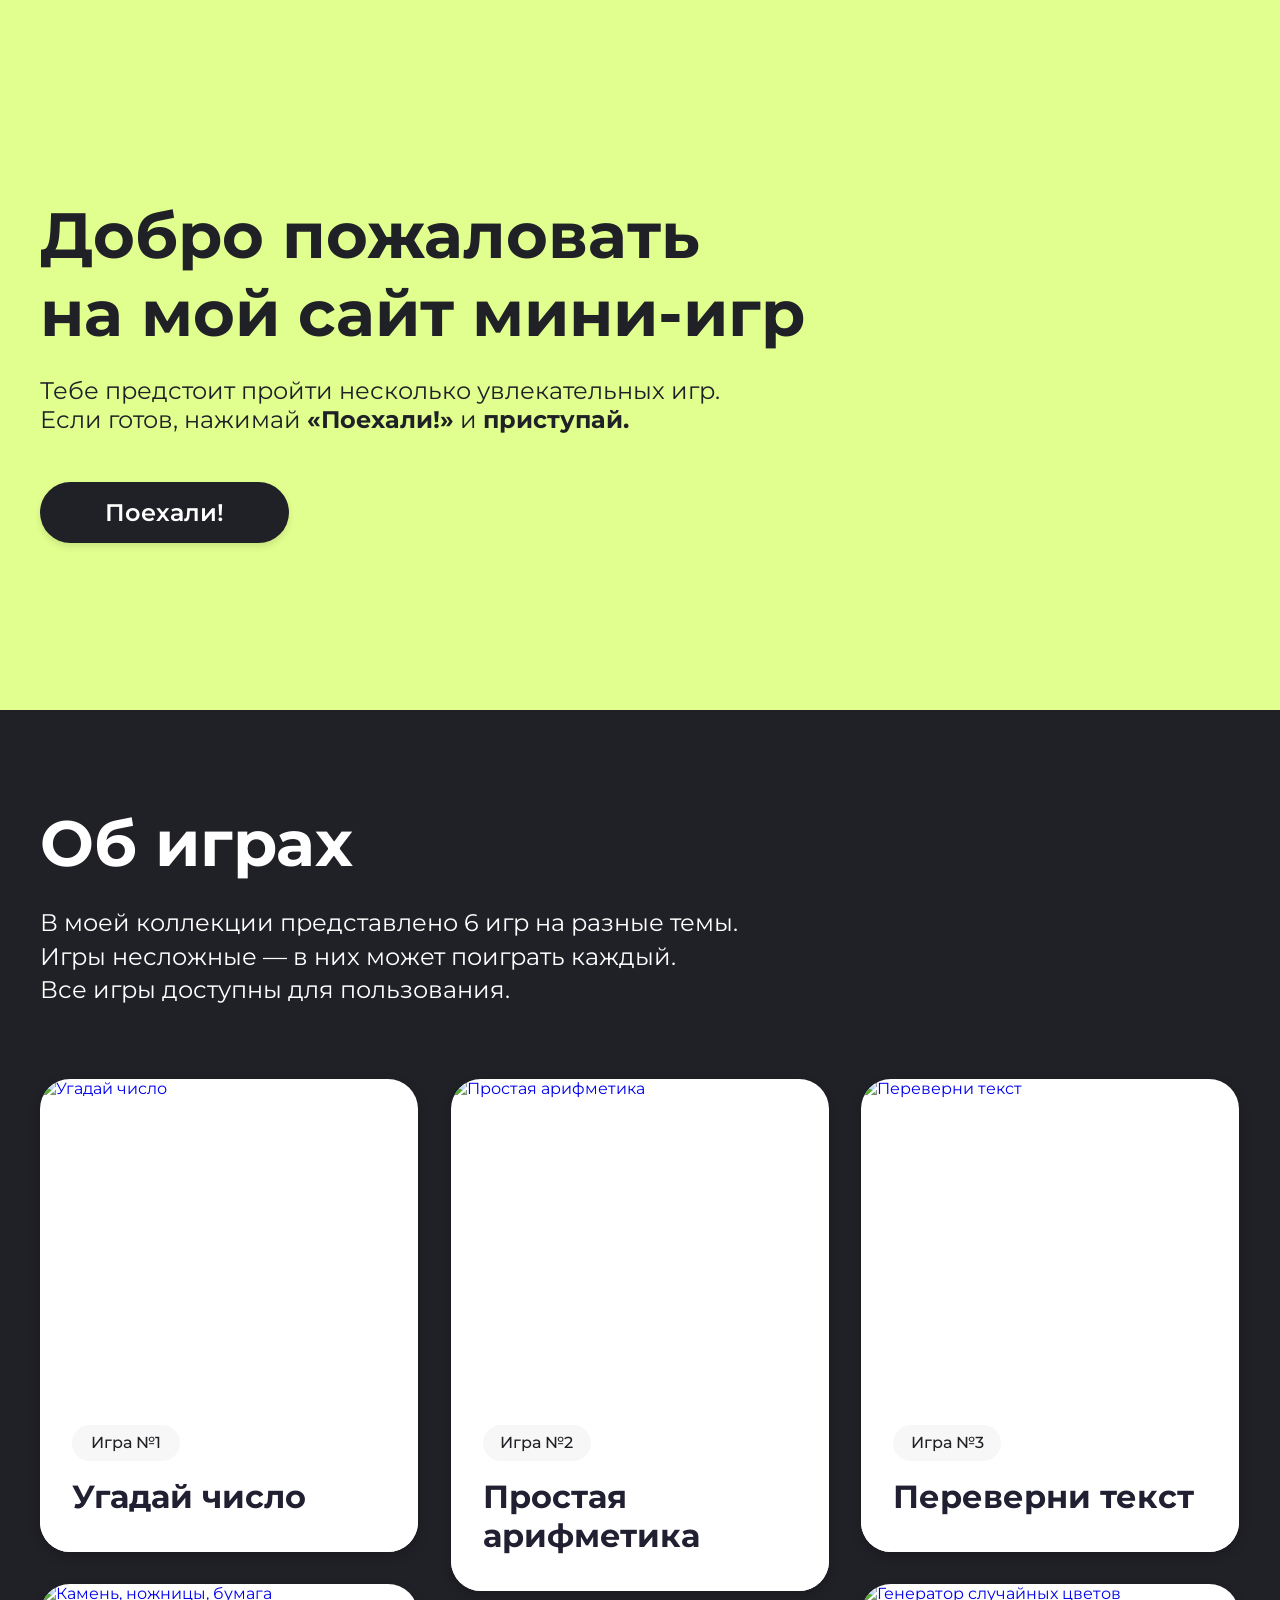
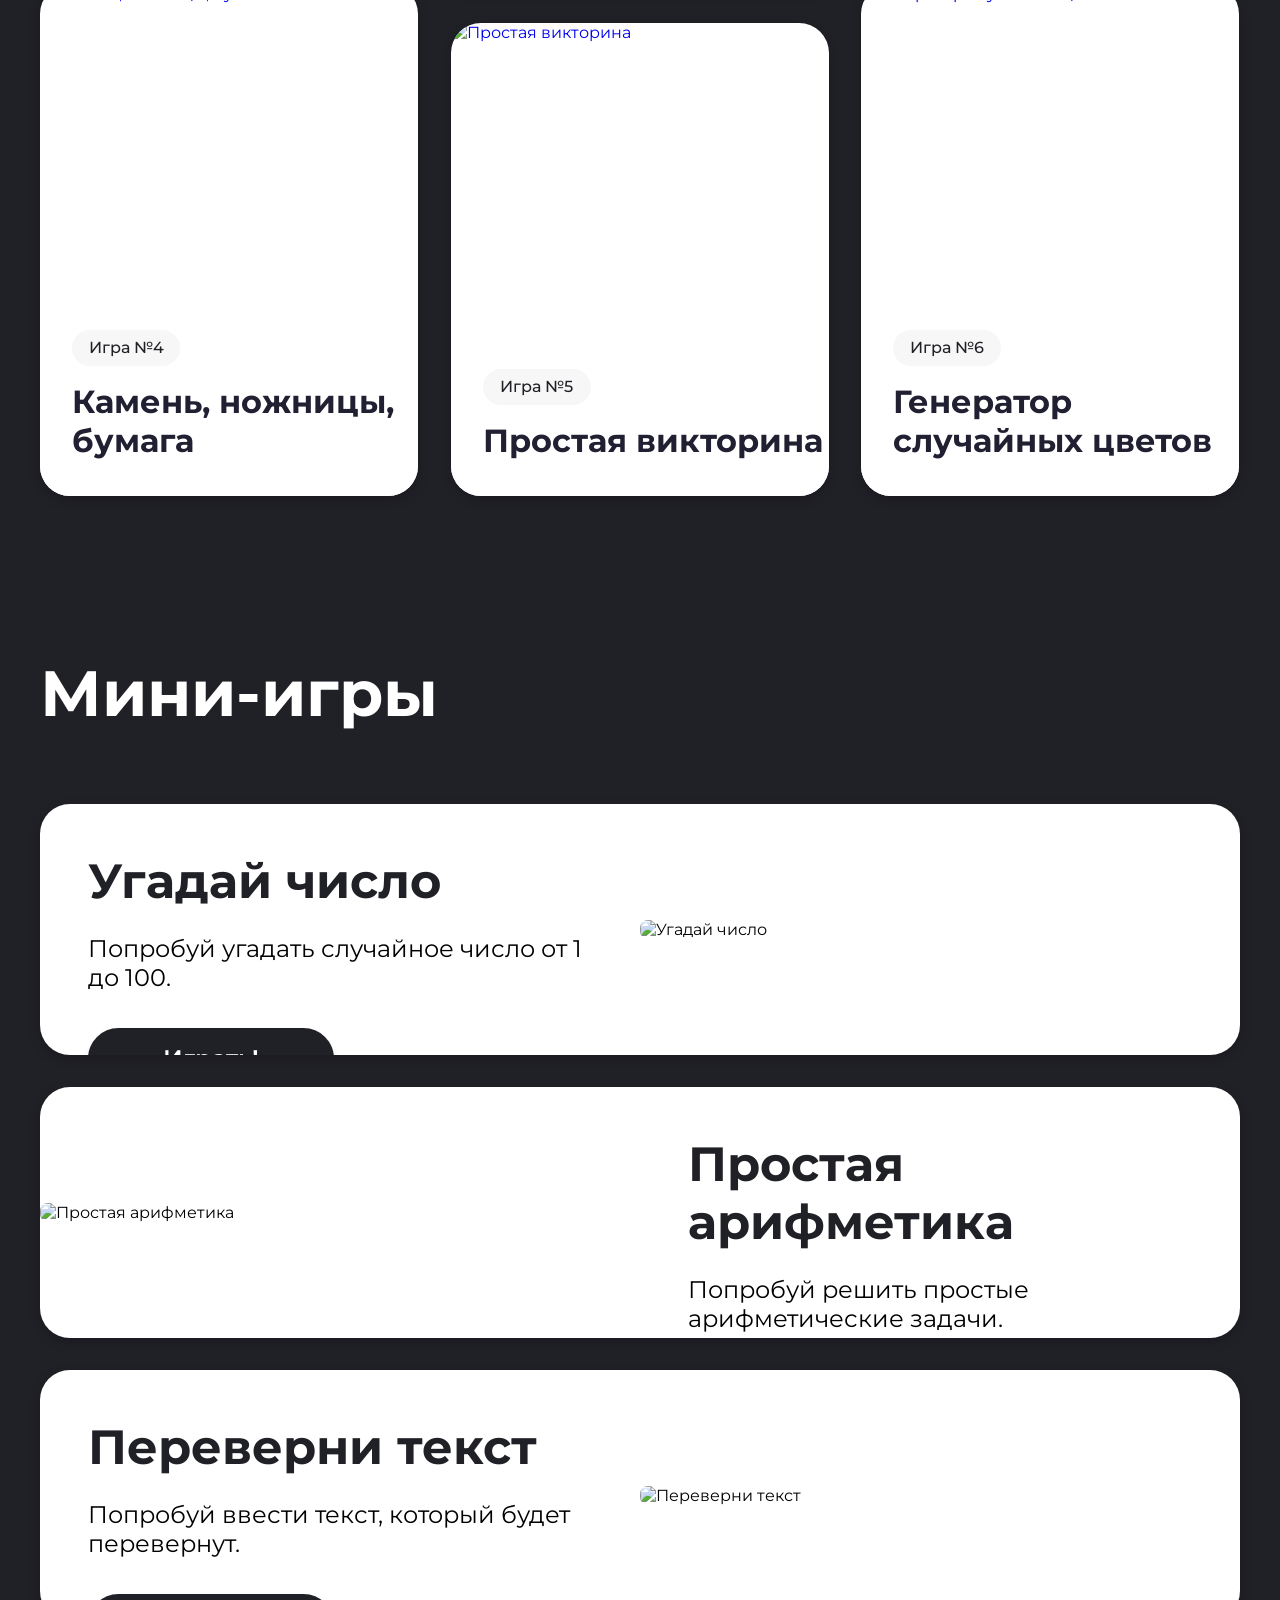
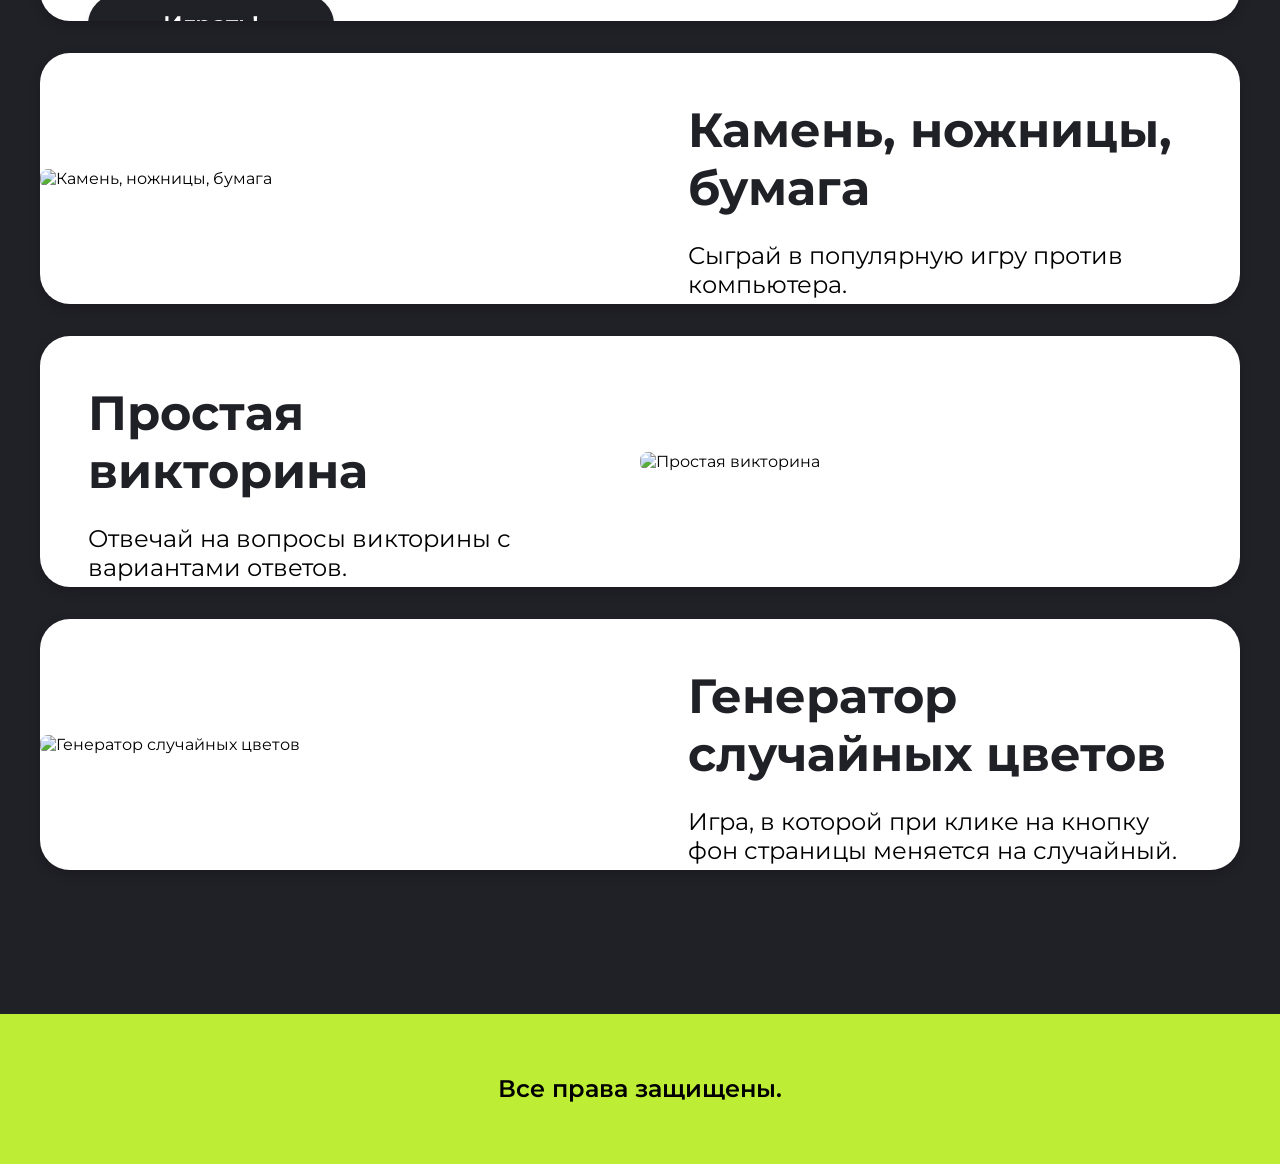
==== index.html @ d9d862b8 "Директория  картинок на ноуте!" ====
<!doctype html>
<html lang="ru">

<head>
  <meta charset="UTF-8">
  <meta name="viewport" content="width=device-width, initial-scale=1.0">
  <link rel="preconnect" href="https://fonts.googleapis.com">
  <link rel="preconnect" href="https://fonts.gstatic.com" crossorigin>
  <link href="https://fonts.googleapis.com/css2?family=Montserrat:ital,wght@0,100..900;1,100..900&display=swap"
    rel="stylesheet">
  <title>Сайт мини-игр</title>
  <link rel="stylesheet" href="css/style.css">
  <link href="fonts/your-font.css" rel="stylesheet">

</head>

<body>
  <!-- БЛОК «Добро пожаловать» -->
  <header class="header center">
    <div class="header__wrapper">
      <h1 class="header__title">Добро пожаловать на&nbsp;мой сайт мини-игр</h1> 
      <p class="header__subtitle">Тебе предстоит пройти несколько увлекательных игр. <br>Если готов, нажимай
        <b>«Поехали!»</b> и <b>приступай.</b></p>
      <button class="header__button header__button-start">Поехали!</button>
    </div>
  </header>

  <!-- БЛОК «Об играх» -->
  <div class="games-section center">
    <h2 class="games-section__title">Об играх</h2>
    <p class="games-section__description">В моей коллекции представлено 6 игр на разные темы. Игры&nbsp;несложные — в
      них может поиграть каждый. <br>Все игры доступны для пользования.</p>
    <div class="games-section__grid">
      <a href="#game-guess-number" class="game-card">
        <div class="game-card__image-wrapper"><img src="/HW-N_1/images/path-to-your-image-1.jpg" alt="Угадай число"
            class="game-card__image"></div>
        <div class="game-card__content">
          <div class="game-card__number-block">
            <h3 class="game-card__number">Игра №1</h3>
          </div>
          <p class="game-card__name">Угадай число</p>
        </div>
      </a>
      <a href="#game-rock-paper-scissors" class="game-card game-card-big">
        <div class="game-card__image-wrapper"><img src="/HW-N_1/images/path-to-your-image-4.jpg" alt="Камень, ножницы, бумага"
            class="game-card__image"></div>
        <div class="game-card__content">
          <div class="game-card__number-block">
            <h3 class="game-card__number">Игра №4</h3>
          </div>
          <p class="game-card__name">Камень, ножницы, бумага</p>
        </div>
      </a>
      <a href="#game-simple-math" class="game-card game-card-big">
        <div class="game-card__image-wrapper"><img src="/HW-N_1/images/path-to-your-image-2.jpg" alt="Простая арифметика"
            class="game-card__image"></div>
        <div class="game-card__content">
          <div class="game-card__number-block">
            <h3 class="game-card__number">Игра №2</h3>
          </div>
          <p class="game-card__name">Простая арифметика</p>
        </div>
      </a>
      <a href="#game-quiz" class="game-card">
        <div class="game-card__image-wrapper"><img src="/HW-N_1/images/path-to-your-image-5.jpg" alt="Простая викторина"
            class="game-card__image"></div>
        <div class="game-card__content">
          <div class="game-card__number-block">
            <h3 class="game-card__number">Игра №5</h3>
          </div>
          <p class="game-card__name">Простая викторина</p>
        </div>
      </a>
      <a href="#game-reverse-text" class="game-card">
        <div class="game-card__image-wrapper"><img src="/HW-N_1/images/path-to-your-image-3.jpg" alt="Переверни текст"
            class="game-card__image"></div>
        <div class="game-card__content">
          <div class="game-card__number-block">
            <h3 class="game-card__number">Игра №3</h3>
          </div>
          <p class="game-card__name">Переверни текст</p>
        </div>
      </a>
      <a href="#game-random-color" class="game-card game-card-big">
        <div class="game-card__image-wrapper"><img src="/HW-N_1/images/path-to-your-image-6.jpg"
            alt="Генератор случайных цветов" class="game-card__image"></div>
        <div class="game-card__content">
          <div class="game-card__number-block">
            <h3 class="game-card__number">Игра №6</h3>
          </div>
          <p class="game-card__name">Генератор случайных цветов</p>
        </div>
      </a>
    </div>
  </div>

  <!-- БЛОК «Мини-игры» (интерактивные карточки) с добавленными ID -->
  <div class="mini-games-section center">
    <h2 class="mini-games-section__title">Мини-игры</h2>
    <div class="mini-games-section__grid">
      <!-- игра 1 - Угадай число -->
      <div class="mini-game-card" id="game-guess-number">
        <div class="mini-game-card__content">
          <h3 class="mini-game-card__title">Угадай число</h3>
          <p class="mini-game-card__description">Попробуй угадать случайное число от 1 до 100.</p>
          <div class="mini-game-card__buttons"><button
              class="mini-game-card__button mini-game-card__button-play">Играть!</button></div>
        </div>
        <div class="mini-game-card__image-wrapper"><img src="/HW-N_1/images/path-to-your-image-1.jpg" alt="Угадай число"
            class="mini-game-card__image"></div>
      </div>
      <!-- игра 2 - Простая арифметика -->
      <div class="mini-game-card mini-game-card-mob" id="game-simple-math">
        <div class="mini-game-card__image-wrapper"><img src="/HW-N_1/images/path-to-your-image-2.jpg" alt="Простая арифметика"
            class="mini-game-card__image"></div>
        <div class="mini-game-card__content">
          <h3 class="mini-game-card__title">Простая арифметика</h3>
          <p class="mini-game-card__description">Попробуй решить простые арифметические задачи.</p>
          <button class="mini-game-card__button mini-game-card__button-play">Играть!</button>
        </div>
      </div>
      <!-- игра 3 - Переверни текст -->
      <div class="mini-game-card" id="game-reverse-text">
        <div class="mini-game-card__content">
          <h3 class="mini-game-card__title">Переверни текст</h3>
          <p class="mini-game-card__description">Попробуй ввести текст, который будет перевернут.</p>
          <button class="mini-game-card__button mini-game-card__button-play">Играть!</button>
        </div>
        <div class="mini-game-card__image-wrapper"><img src="/HW-N_1/images/path-to-your-image-3.jpg" alt="Переверни текст"
            class="mini-game-card__image"></div>
      </div>
      <!-- игра 4 - Камень, ножницы, бумага -->
      <div class="mini-game-card mini-game-card-mob" id="game-rock-paper-scissors">
        <div class="mini-game-card__image-wrapper"><img src="/HW-N_1/images/path-to-your-image-4.jpg"
            alt="Камень, ножницы, бумага" class="mini-game-card__image"></div>
        <div class="mini-game-card__content">
          <h3 class="mini-game-card__title">Камень, ножницы, бумага</h3>
          <p class="mini-game-card__description">Сыграй в популярную игру против компьютера.</p>
          <button class="mini-game-card__button mini-game-card__button-play">Играть!</button>
        </div>
      </div>
      <!-- игра 5 - Простая викторина -->
      <div class="mini-game-card" id="game-quiz">
        <div class="mini-game-card__content">
          <h3 class="mini-game-card__title">Простая викторина</h3>
          <p class="mini-game-card__description">Отвечай на вопросы викторины с вариантами ответов.</p>
          <button class="mini-game-card__button mini-game-card__button-play">Играть!</button>
        </div>
        <div class="mini-game-card__image-wrapper"><img src="/HW-N_1/images/path-to-your-image-5.jpg" alt="Простая викторина"
            class="mini-game-card__image"></div>
      </div>
      <!-- игра 6 - Генератор случайных цветов -->
      <div class="mini-game-card mini-game-card-mob" id="game-random-color">
        <div class="mini-game-card__image-wrapper"><img src="/HW-N_1/images/path-to-your-image-6.jpg"
            alt="Генератор случайных цветов" class="mini-game-card__image"></div>
        <div class="mini-game-card__content">
          <h3 class="mini-game-card__title">Генератор случайных цветов</h3>
          <p class="mini-game-card__description">Игра, в которой при клике на кнопку фон страницы меняется на случайный.
          </p>
          <button class="mini-game-card__button mini-game-card__button-play">Играть!</button>
        </div>
      </div>
    </div>
  </div>

  <footer class="footer">
    <p class="footer__copyright">Все права защищены.</p>
  </footer>

  <script>
    (function () {
      // Функция генерации короткого звука (щелчок) без внешних файлов
      function playBeep() {
        try {
          const AudioContext = window.AudioContext || window.webkitAudioContext;
          const audioCtx = new AudioContext();
          const oscillator = audioCtx.createOscillator();
          const gainNode = audioCtx.createGain();
          oscillator.connect(gainNode);
          gainNode.connect(audioCtx.destination);
          oscillator.frequency.value = 880;
          gainNode.gain.value = 0.2;
          oscillator.start();
          gainNode.gain.exponentialRampToValueAtTime(0.00001, audioCtx.currentTime + 0.3);
          oscillator.stop(audioCtx.currentTime + 0.3);
          if (audioCtx.state === 'suspended') {
            audioCtx.resume();
          }
        } catch (e) {
          console.warn('Звук не поддерживается', e);
        }
      }

      function highlightElement(element) {
        if (!element) return;
        element.classList.add('mini-game-card-highlight');
        setTimeout(() => {
          element.classList.remove('mini-game-card-highlight');
        }, 1000);
      }

      const gameCardLinks = document.querySelectorAll('.games-section__grid a');
      gameCardLinks.forEach((link) => {
        link.addEventListener('click', (e) => {
          e.preventDefault();
          const targetId = link.getAttribute('href').substring(1);
          const targetSection = document.getElementById(targetId);
          if (targetSection) {
            playBeep();
            targetSection.scrollIntoView({
              behavior: 'smooth',
              block: 'start',
            });
            setTimeout(() => {
              highlightElement(targetSection);
            }, 400);
          } else {
            alert(`Раздел с игрой "${link.querySelector('.game-card__name')?.textContent || 'игра'}" пока недоступен.`);
          }
        });
      });

      const startBtn = document.querySelector('.header__button-start');
      if (startBtn) {
        startBtn.addEventListener('click', () => {
          const gamesSection = document.querySelector('.mini-games-section');
          if (gamesSection) {
            gamesSection.scrollIntoView({ behavior: 'smooth', block: 'start' });
          } else {
            alert('Добро пожаловать! Список игр ниже ↓');
          }
        });
      }

      const allPlayButtons = document.querySelectorAll('.mini-game-card__button-play');
      allPlayButtons.forEach((btn) => {
        btn.addEventListener('click', (e) => {
          e.stopPropagation();
          const card = btn.closest('.mini-game-card');
          const gameTitle = card?.querySelector('.mini-game-card__title')?.innerText || 'игра';
          alert(`✨ Запуск "${gameTitle}"\nЗдесь будет логика игры. ✨`);
        });
      });
    })();
  </script>
</body>

</html>
---- css/style.css ----
@charset "UTF-8";
/*Основные стили*/
* {
  margin: 0;
  padding: 0;
  box-sizing: border-box;
}

a {
  text-decoration: none;
}

a,
input,
button,
select {
  font-family: "Montserrat", sans-serif;
}

body {
  font-family: "Montserrat", sans-serif;
  background-color: #202027;
  /* фон для всего сайта, как на макете */
}

.center {
  padding-left: calc(50% - 600px);
  padding-right: calc(50% - 600px);
}

/* ===== ХЕДЕР ===== */
.header {
  height: 710px;
  background-color: #E1FF8F;
  background-image: url(/HW-N_1/images/main\ start.svg);
  background-repeat: no-repeat;
  background-size: cover;
  background-position: top;
  /*Хеадер (Шапка сайта)*/
}
.header__wrapper {
  /* вместо фиксированной ширины — максимальная */
  max-width: 769px;
  height: 358px;
  padding-top: 196px;
}
.header__title {
  font-weight: 700;
  font-size: 64px;
  color: #202027;
  margin-bottom: 24px;
}
.header__subtitle {
  font-weight: 400;
  font-size: 24px;
  color: #202027;
  margin-bottom: 48px;
}
.header__button {
  padding: 16px 65px;
  border: none;
  border-radius: 60px;
  font-size: 24px;
  font-weight: 600;
  cursor: pointer;
  transition: all 0.3s ease;
}
.header__button-start {
  background-color: #202027;
  color: #ffffff;
  box-shadow: 0 4px 6px rgba(0, 0, 0, 0.1);
}
.header__button-start:hover {
  transform: translateY(-2px);
  box-shadow: 0 6px 8px rgba(0, 0, 0, 0.2);
}

/* ===== СЕКЦИЯ «ОБ ИГРАХ» ===== */
.games-section {
  background-color: #202027;
  padding-bottom: 94px;
  background-image: url(/HW-N_1/images/mini\ -images.svg);
  background-repeat: no-repeat;
  background-size: cover;
  background-position: top 77px;
}
.games-section__title {
  font-weight: 700;
  font-size: 64px;
  color: #ffffff;
  padding-top: 94px;
  margin-bottom: 24px;
}
.games-section__description {
  max-width: 788px;
  font-weight: 400;
  font-size: 24px;
  color: #ffffff;
  margin-bottom: 72px;
  line-height: 1.4;
}
.games-section__grid {
  -moz-columns: 3;
       columns: 3;
  -moz-column-gap: 32px;
       column-gap: 32px;
  margin-bottom: 32px;
}

/*===== КАРТОЧКИ =====*/
.game-card {
  width: 378px;
  height: 473px;
  margin-bottom: 32px;
  grid-template-columns: 1fr 1fr;
  /* Изображение и текст — по 50% */
  gap: 20px;
  border-radius: 30px;
  overflow: hidden;
  background-color: #fff;
  transition: transform 0.3s ease;
  box-shadow: 0 4px 12px rgba(0, 0, 0, 0.2);
}
.game-card:hover {
  transform: translateY(-3px);
}
.game-card-big {
  width: 378px;
  height: 512px;
  grid-template-columns: 1fr 1fr;
  /* Изображение и текст — по 50% */
  gap: 20px;
  border-radius: 30px;
  overflow: hidden;
  background-color: #fff;
  transition: transform 0.3s ease;
  box-shadow: 0 4px 12px rgba(0, 0, 0, 0.2);
}
.game-card-big:hover {
  transform: translateY(-3px);
}
.game-card__image-wrapper {
  overflow: hidden;
  width: 378px;
  height: 314px;
}
.game-card__image {
  width: 100%;
  height: 314px;
  -o-object-fit: cover;
     object-fit: cover;
  display: block;
}
.game-card__content {
  padding-left: 32px;
  width: 378px;
  height: 198px;
  background-color: white;
  border-radius: 0 0 30px 30px;
}
.game-card__number {
  font-weight: 500;
  font-size: 16px;
  color: #202027;
}
.game-card__number-block {
  /* Серый фон */
  background-color: #f7f7f7;
  /* светло-серый, можно поменять на нужный оттенок */
  /* Скруглённые углы как на изображении */
  border-radius: 52.58px;
  /* Отступы вокруг блока */
  box-sizing: border-box;
  /* Ширина и высота (по необходимости) */
  width: 108px;
  /* можно задать любую ширину */
  height: 36px;
  margin-top: 32px;
}
.game-card__name {
  font-weight: 700;
  font-size: 32px;
  color: #202032;
  margin-top: 16px;
}

/* ===== СЕКЦИЯ «МИНИ-ИГРЫ» ===== */
.mini-games__section {
  background-color: #202027;
  padding-bottom: 94px;
  background-image: url(/HW-N_1/images/mini\ -images.svg);
  background-repeat: no-repeat;
  background-size: cover;
  background-position: top 77px;
  margin-bottom: 144px;
}

.mini-games-section__title {
  font-weight: 700;
  font-size: 64px;
  color: #ffffff;
  margin-bottom: 72px;
}

.mini-games-section__grid {
  display: flex;
  flex-wrap: wrap;
  gap: 32px;
}

/* ===== КАРТОЧКИ «МИНИ-ИГРЫ» ===== */
.mini-game-card {
  display: flex;
  flex-direction: row;
  width: 100%;
  background: #fff;
  border-radius: 30px;
  overflow: hidden;
  box-shadow: 0 4px 12px rgba(0, 0, 0, 0.1);
  transition: transform 0.3s ease;
  box-shadow: 0 4px 12px rgba(0, 0, 0, 0.2);
}

.mini-game-card:hover {
  transform: translateY(-3px);
}

.mini-game-card__content {
  padding: 48px 48px 203px;
  width: 504px;
  height: 249px;
}

.mini-game-card__title {
  font-weight: 700;
  font-size: 48px;
  color: #202027;
  margin-bottom: 24px;
}

.mini-game-card__description {
  font-weight: 400;
  font-size: 24px;
  margin-bottom: 36px;
}

.mini-game-card__button {
  padding: 16px 75px;
  border: none;
  border-radius: 60px;
  font-size: 24px;
  font-weight: 600;
  cursor: pointer;
  transition: all 0.3s ease;
}

.mini-game-card__button-play {
  background-color: #202027;
  color: #ffffff;
  box-shadow: 0 4px 6px rgba(0, 0, 0, 0.1);
}

.mini-game-card__button-play:hover {
  transform: translateY(-2px);
  box-shadow: 0 6px 8px rgba(0, 0, 0, 0.2);
}

.mini-game-card__content,
.mini-game-card__image-wrapper {
  flex: 1;
  /* Каждая часть занимает 50% ширины */
  max-width: 50%;
  /* Ограничиваем ширину */
}

.mini-game-card__image-wrapper {
  display: flex;
  justify-content: center;
  /* Центрируем картинку */
  align-items: center;
  /* Центрируем по вертикали */
}

.mini-game-card__image {
  width: 100%;
  /* Картинка занимает всю ширину блока */
  height: auto;
  /* Сохраняем пропорции */
  border-radius: 8px;
  /* Скругление углов */
  -o-object-fit: cover;
     object-fit: cover;
  /* Заполняем блок, обрезая лишнее */
}

.footer {
  height: 150px;
  /*Высота блока */
  display: flex;
  align-items: center;
  justify-content: space-around;
  /*центрируем текст */
  background-color: #bded35;
  /* Тёмный фон, как на макете */
  padding: 20px 0;
  /* Отступы сверху/снизу */
  text-align: center;
  /* Выравнивание текста по центру */
  margin-top: 144px;
}

.footer__copyright {
  color: #000;
  /* Белый цвет текста для контраста */
  font-family: "Montserrat", sans-serif;
  /* Шрифт из макета */
  font-weight: 600;
  /* Жирный шрифт */
  font-size: 24px;
  /* Размер шрифта как на макете */
  line-height: 1;
  /* Межстрочный интервал */
  margin: 0;
  /* Убираем стандартные отступы p */
}

/*Основные стили*/
* {
  margin: 0;
  padding: 0;
  box-sizing: border-box;
}

a {
  text-decoration: none;
}

a,
input,
button,
select {
  font-family: "Montserrat", sans-serif;
}

body {
  font-family: "Montserrat", sans-serif;
  background-color: #202027;
  /* фон для всего сайта, как на макете */
}

.center {
  padding-left: calc(50% - 600px);
  padding-right: calc(50% - 600px);
}

/* ===== ХЕДЕР ===== */
.header {
  height: 710px;
  background-color: #E1FF8F;
  background-image: url(/HW-N_1/images/main\ start.svg);
  background-repeat: no-repeat;
  background-size: cover;
  background-position: top;
  /*Хеадер (Шапка сайта)*/
}
.header__wrapper {
  /* вместо фиксированной ширины — максимальная */
  max-width: 769px;
  height: 358px;
  padding-top: 196px;
}
.header__title {
  font-weight: 700;
  font-size: 64px;
  color: #202027;
  margin-bottom: 24px;
}
.header__subtitle {
  font-weight: 400;
  font-size: 24px;
  color: #202027;
  margin-bottom: 48px;
}
.header__button {
  padding: 16px 65px;
  border: none;
  border-radius: 60px;
  font-size: 24px;
  font-weight: 600;
  cursor: pointer;
  transition: all 0.3s ease;
}
.header__button-start {
  background-color: #202027;
  color: #ffffff;
  box-shadow: 0 4px 6px rgba(0, 0, 0, 0.1);
}
.header__button-start:hover {
  transform: translateY(-2px);
  box-shadow: 0 6px 8px rgba(0, 0, 0, 0.2);
}

/* ===== СЕКЦИЯ «ОБ ИГРАХ» ===== */
.games-section {
  background-color: #202027;
  padding-bottom: 94px;
  background-image: url(/HW-N_1/images/mini\ -images.svg);
  background-repeat: no-repeat;
  background-size: cover;
  background-position: top 77px;
}
.games-section__title {
  font-weight: 700;
  font-size: 64px;
  color: #ffffff;
  padding-top: 94px;
  margin-bottom: 24px;
}
.games-section__description {
  max-width: 788px;
  font-weight: 400;
  font-size: 24px;
  color: #ffffff;
  margin-bottom: 72px;
  line-height: 1.4;
}
.games-section__grid {
  -moz-columns: 3;
       columns: 3;
  -moz-column-gap: 32px;
       column-gap: 32px;
  margin-bottom: 32px;
}

/*=====КАРТОЧКИ=====*/
.game-card {
  width: 378px;
  height: 473px;
  margin-bottom: 32px;
  display: block;
  text-decoration: none;
  grid-template-columns: 1fr 1fr;
  /* Изображение и текст — по 50% */
  gap: 20px;
  border-radius: 30px;
  overflow: hidden;
  background-color: #fff;
  transition: transform 0.3s ease;
  box-shadow: 0 4px 12px rgba(0, 0, 0, 0.2);
}
.game-card:hover {
  transform: translateY(-3px);
}
.game-card-big {
  width: 378px;
  height: 512px;
  grid-template-columns: 1fr 1fr;
  /* Изображение и текст — по 50% */
  gap: 20px;
  border-radius: 30px;
  overflow: hidden;
  background-color: #fff;
  transition: transform 0.3s ease;
  box-shadow: 0 4px 12px rgba(0, 0, 0, 0.2);
}
.game-card-big:hover {
  transform: translateY(-3px);
}
.game-card__image-wrapper {
  overflow: hidden;
  width: 378px;
  height: 314px;
}
.game-card__image {
  width: 100%;
  height: 314px;
  -o-object-fit: cover;
     object-fit: cover;
  display: block;
}
.game-card__content {
  padding-left: 32px;
  width: 378px;
  height: 198px;
  background-color: white;
  border-radius: 0 0 30px 30px;
}
.game-card__number {
  font-weight: 500;
  font-size: 16px;
  color: #202027;
}
.game-card__number-block {
  display: flex;
  justify-content: center;
  /* по горизонтали (дублирует text-align, можно оставить одно) */
  align-items: center;
  /* Серый фон */
  background-color: #f7f7f7;
  /* светло-серый, можно поменять на нужный оттенок */
  /* Скруглённые углы как на изображении */
  border-radius: 52.58px;
  /* Отступы вокруг блока */
  box-sizing: border-box;
  /* Ширина и высота (по необходимости) */
  width: 108px;
  /* можно задать любую ширину */
  height: 36px;
  margin-top: 32px;
}
.game-card__name {
  font-weight: 700;
  font-size: 32px;
  color: #202032;
  margin-top: 16px;
}

/* ===== СЕКЦИЯ «МИНИ-ИГРЫ» ===== */
.mini-games__section {
  background-color: #202027;
  padding-bottom: 94px;
  background-image: url(/HW-N_1/images/mini\ -images.svg);
  background-repeat: no-repeat;
  background-size: cover;
  background-position: top 77px;
  margin-bottom: 144px;
}

.mini-games-section__title {
  font-weight: 700;
  font-size: 64px;
  color: #ffffff;
  margin-bottom: 72px;
}

.mini-games-section__grid {
  display: flex;
  flex-wrap: wrap;
  gap: 32px;
}

/* ===== КАРТОЧКИ «МИНИ-ИГРЫ» ===== */
.mini-game-card {
  display: flex;
  flex-direction: row;
  width: 100%;
  background: #fff;
  border-radius: 30px;
  overflow: hidden;
  box-shadow: 0 4px 12px rgba(0, 0, 0, 0.1);
  transition: transform 0.3s ease;
  box-shadow: 0 4px 12px rgba(0, 0, 0, 0.2);
}

.mini-game-card:hover {
  transform: translateY(-3px);
}

.mini-game-card__content {
  padding: 48px 48px 203px;
  width: 504px;
  height: 249px;
}

.mini-game-card__title {
  font-weight: 700;
  font-size: 48px;
  color: #202027;
  margin-bottom: 24px;
}

.mini-game-card__description {
  font-weight: 400;
  font-size: 24px;
  margin-bottom: 36px;
}

.mini-game-card__button {
  padding: 16px 75px;
  border: none;
  border-radius: 60px;
  font-size: 24px;
  font-weight: 600;
  cursor: pointer;
  transition: all 0.3s ease;
}

.mini-game-card__button-play {
  background-color: #202027;
  color: #ffffff;
  box-shadow: 0 4px 6px rgba(0, 0, 0, 0.1);
}

.mini-game-card__button-play:hover {
  transform: translateY(-2px);
  box-shadow: 0 6px 8px rgba(0, 0, 0, 0.2);
}

.mini-game-card__content,
.mini-game-card__image-wrapper {
  flex: 1;
  /* Каждая часть занимает 50% ширины */
  max-width: 50%;
  /* Ограничиваем ширину */
}

.mini-game-card__image-wrapper {
  display: flex;
  justify-content: center;
  /* Центрируем картинку */
  align-items: center;
  /* Центрируем по вертикали */
}

.mini-game-card__image {
  width: 100%;
  /* Картинка занимает всю ширину блока */
  height: auto;
  /* Сохраняем пропорции */
  border-radius: 8px;
  /* Скругление углов */
  -o-object-fit: cover;
     object-fit: cover;
  /* Заполняем блок, обрезая лишнее */
}

.footer {
  height: 150px;
  background-color: #bded35;
  /* Тёмный фон, как на макете */
  padding: 20px 0;
  /* Отступы сверху/снизу */
  text-align: center;
  /* Выравнивание текста по центру */
  margin-top: 144px;
}

.footer__copyright {
  color: #000;
  /* Белый цвет текста для контраста */
  font-family: "Montserrat", sans-serif;
  /* Шрифт из макета */
  font-weight: 600;
  /* Жирный шрифт */
  font-size: 24px;
  /* Размер шрифта как на макете */
  line-height: 1;
  /* Межстрочный интервал */
  margin: 0;
  /* Убираем стандартные отступы p */
}

/*Общие стили*/
@media (max-width: 767px) {
  .center {
    padding-left: 16px;
    padding-right: 16px;
  }
}
/* Хедер */
@media (max-width: 767px) {
  .header {
    display: flex;
    justify-content: center;
    text-align: center;
    height: 700px;
    background-color: #E1FF8F;
    background-image: url(/HW-N_1/images/main\ start.svg);
    background-repeat: no-repeat;
    background-size: cover;
    background-position: top;
  }
  .header__wrapper {
    height: 371px;
    max-width: 343px;
    padding-top: 147px;
  }
  .header__title {
    display: -webkit-inline-box;
    width: 296px;
    font-weight: 700;
    font-size: 40px;
    margin-bottom: 24px;
    text-align: center;
  }
  .header__subtitle {
    font-weight: 400;
    font-size: 16px;
    margin-bottom: 36px;
    text-align: center;
    line-height: 1.4;
  }
  .header__button {
    width: 285px;
    padding: 16px 103.5px;
    font-weight: 600;
    font-size: 16px;
  }
}
@media (max-width: 767px) {
  .games-section {
    display: none;
  }
}
/* ===== СЕКЦИЯ «МИНИ-ИГРЫ» ===== */
@media (max-width: 767px) {
  .mini-games__section {
    background-color: #202027;
    padding-bottom: 94px;
    background-image: url(/images/mini-images.svg);
    background-repeat: no-repeat;
    background-size: cover;
    background-position: top 77px;
    margin-bottom: 144px;
  }
  .mini-games-section__title {
    font-weight: 700;
    font-size: 40px;
    color: #ffffff;
    margin-top: 48px;
  }
  .mini-games-section__grid {
    display: flex;
    flex-direction: column; /* Вертикальное расположение карточек */
    gap: 24px; /* Отступы между карточками */
  }
  /* ===== КАРТОЧКИ «МИНИ-ИГРЫ» ===== */
  .mini-game-card {
    display: flex;
    flex-direction: column-reverse;
    width: 100%; /* Занимают всю ширину экрана */
    height: auto; /* Убрали жёсткую высоту — теперь зависит от контента */
    background: #fff;
    border-radius: 30px;
    box-shadow: 0 4px 12px rgba(0, 0, 0, 0.1);
    transition: transform 0.3s ease;
  }
  .mini-game-card:hover {
    transform: translateY(-3px);
  }
  .mini-game-card-mob {
    display: flex;
    flex-direction: column;
    width: 100%; /* Занимают всю ширину экрана */
    height: auto; /* Убрали жёсткую высоту — теперь зависит от контента */
    background: #fff;
    border-radius: 30px;
    box-shadow: 0 4px 12px rgba(0, 0, 0, 0.1);
    transition: transform 0.3s ease;
  }
  .mini-game-card-mob:hover {
    transform: translateY(-3px);
  }
  .mini-game-card__content {
    padding: 29px 29px 32px;
    width: 100%; /* Ширина 100% для вертикального макета */
    height: 221px;
  }
  .mini-game-card__title {
    font-weight: 700;
    font-size: 32px;
    color: #202027;
    margin-bottom: 16px;
  }
  .mini-game-card__description {
    font-weight: 400;
    font-size: 16px;
    margin-bottom: 32px;
  }
  .mini-game-card__button {
    padding: 16px 110px;
    border: none;
    border-radius: 60px;
    font-size: 16px;
    font-weight: 600;
    cursor: pointer;
    transition: all 0.3s ease;
    width: 100%; /* Кнопка занимает всю ширину карточки */
  }
  .mini-game-card__button-play {
    background-color: #202027;
    color: #ffffff;
    box-shadow: 0 4px 6px rgba(0, 0, 0, 0.1);
  }
  .mini-game-card__button-play:hover {
    transform: translateY(-2px);
    box-shadow: 0 6px 8px rgba(0, 0, 0, 0.2);
  }
  /* Исправляем разметку для вертикального макета */
  .mini-game-card__content,
  .mini-game-card__image-wrapper {
    flex: 1;
    max-width: none; /* Убираем ограничение 50% — теперь полноэкранные */
  }
  .mini-game-card__image-wrapper {
    display: flex;
    justify-content: center;
    align-items: center;
    width: 100%; /* Ширина 100% для вертикального макета */
  }
  .mini-game-card__image {
    width: 100%;
    height: auto;
    border-radius: 8px;
    -o-object-fit: cover;
       object-fit: cover;
  }
  /* Подсветка карточки мини-игры при переходе */
  .mini-game-card-highlight {
    box-shadow: 0 0 0 4px #E1FF8F, 0 8px 20px rgba(0, 0, 0, 0.3) !important;
    transform: scale(1.02);
    transition: all 0.2s ease;
  }
}
@media (max-width: 767px) {
  .footer {
    background-color: #bded35;
    /* Тёмный фон, как на макете */
    padding: 20px 0;
    /* Отступы сверху/снизу */
    text-align: center;
    /* Выравнивание текста по центру */
    margin-top: 10px;
  }
  .footer__copyright {
    color: #000;
    /* Белый цвет текста для контраста */
    font-family: "Montserrat", sans-serif;
    /* Шрифт из макета */
    font-weight: 600;
    /* Жирный шрифт */
    font-size: 16px;
    /* Размер шрифта как на макете */
    line-height: 1;
    /* Межстрочный интервал */
    margin: 0;
    /* Убираем стандартные отступы p */
  }
}/*# sourceMappingURL=style.css.map */
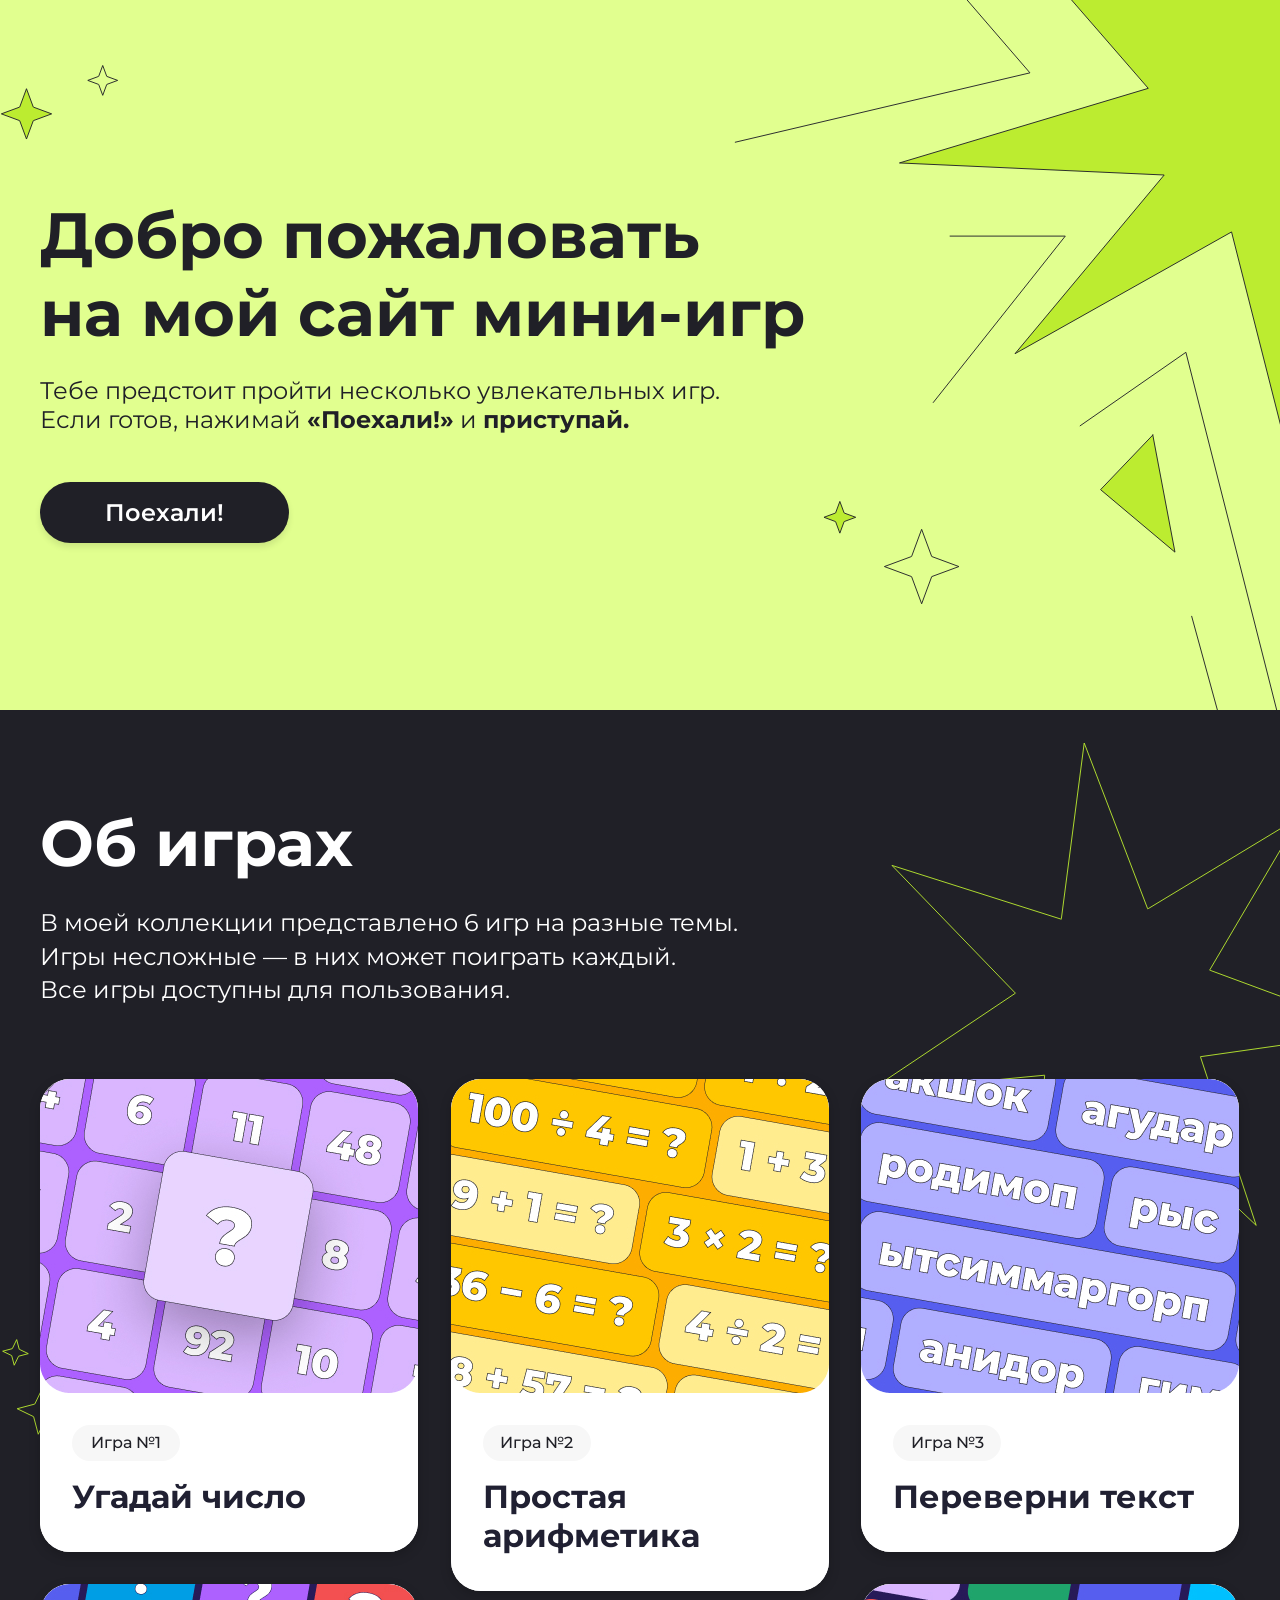
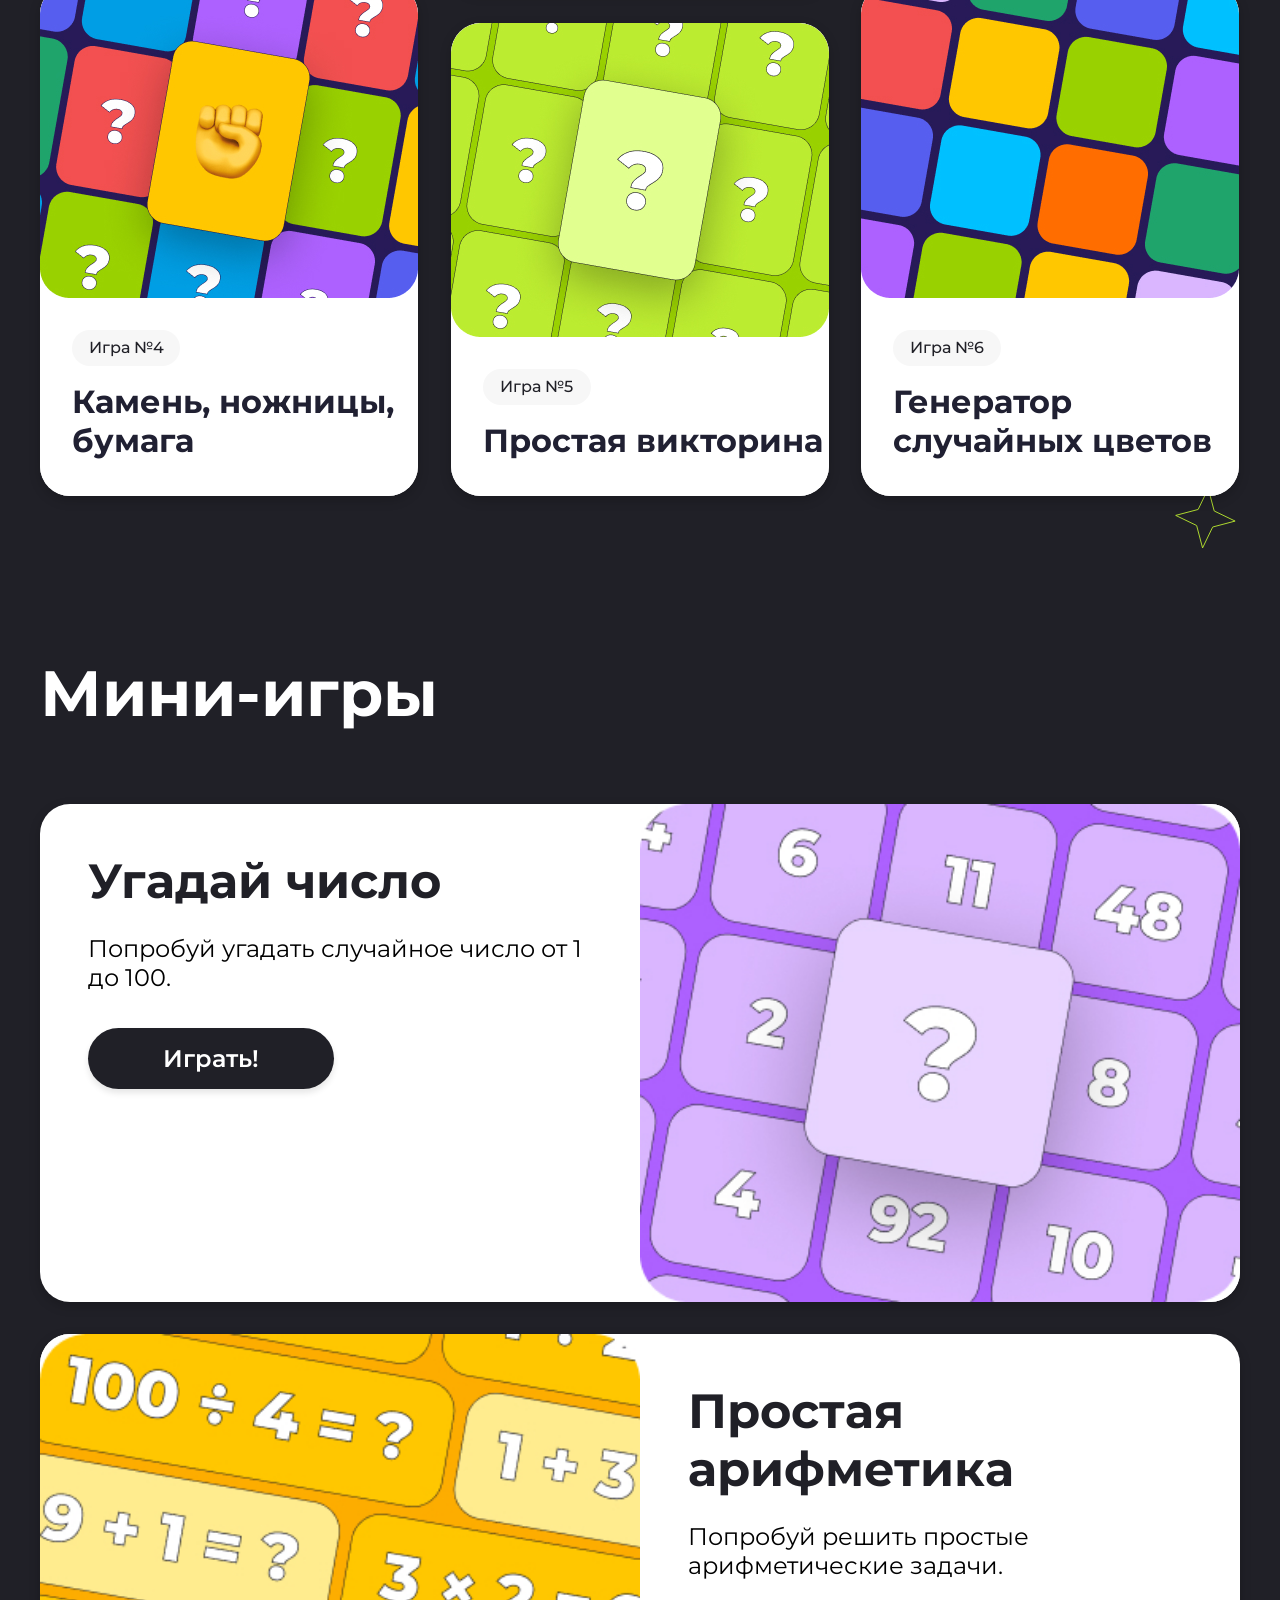
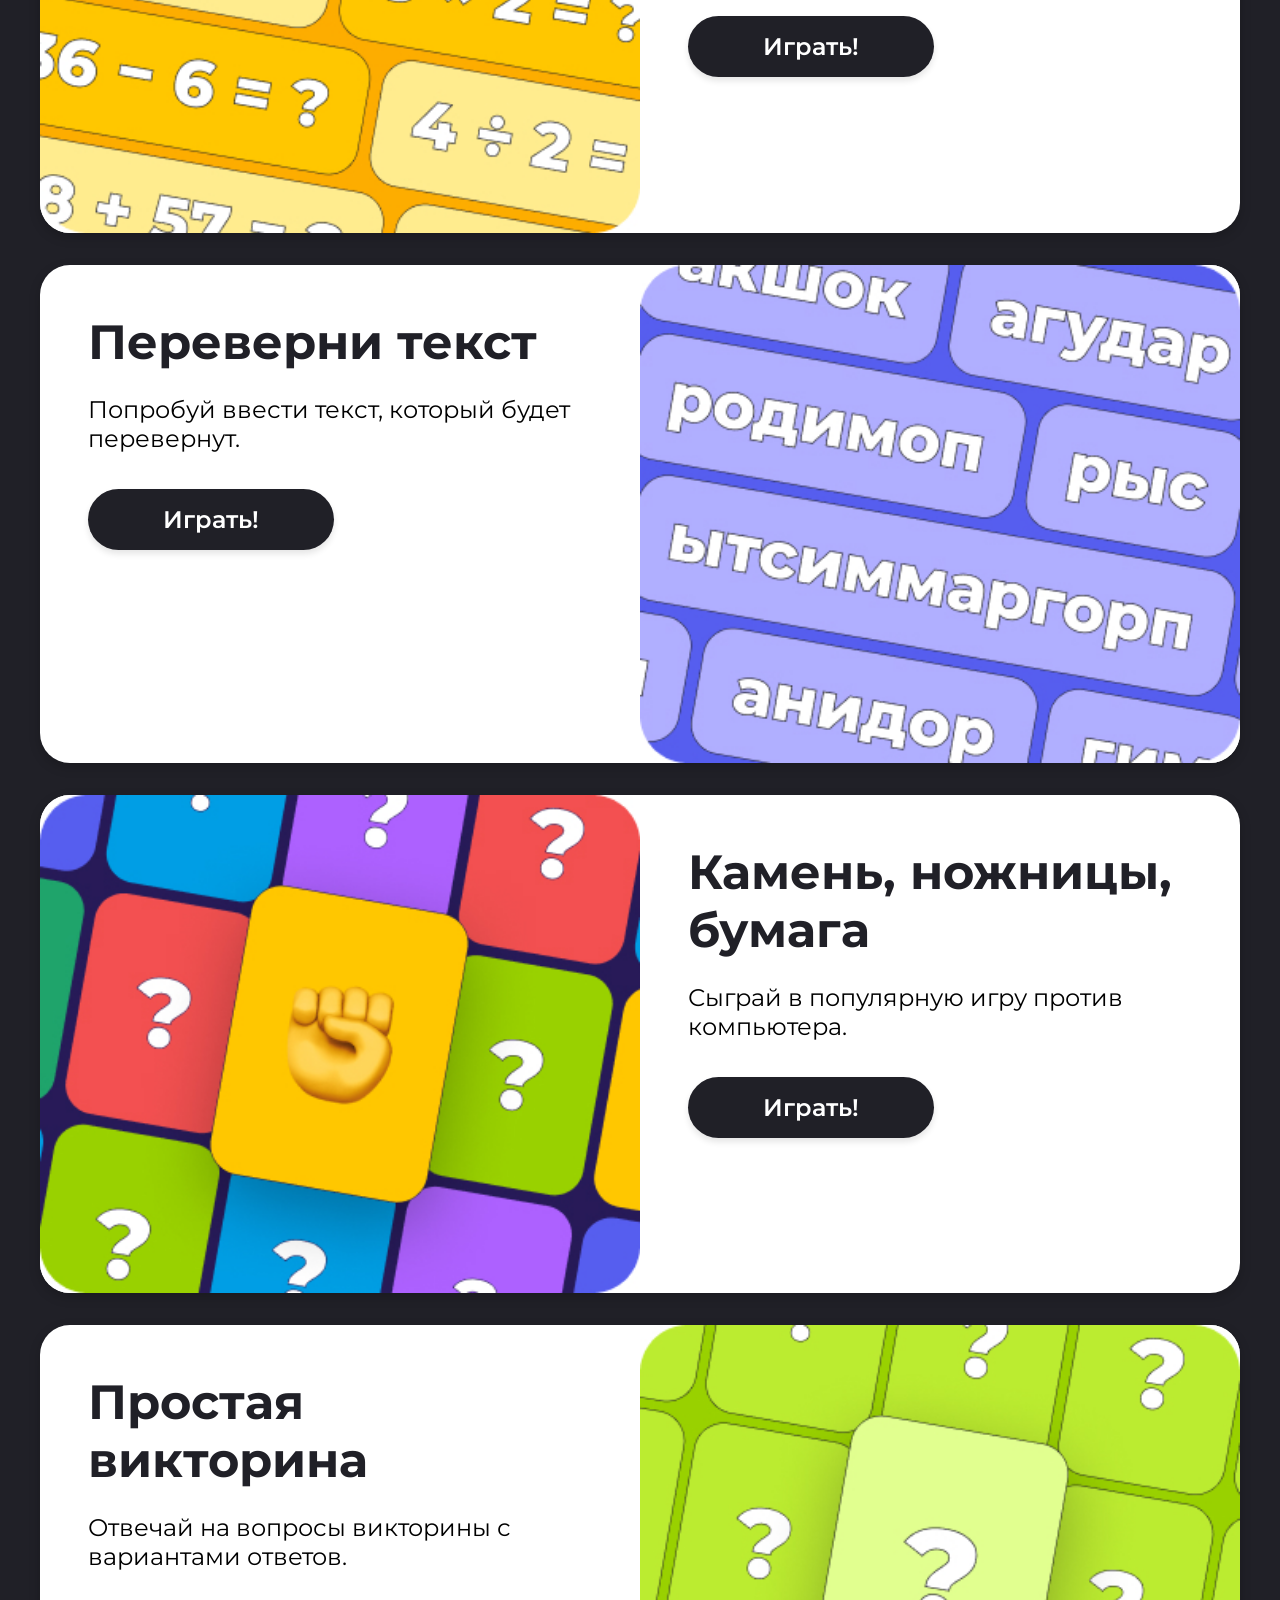
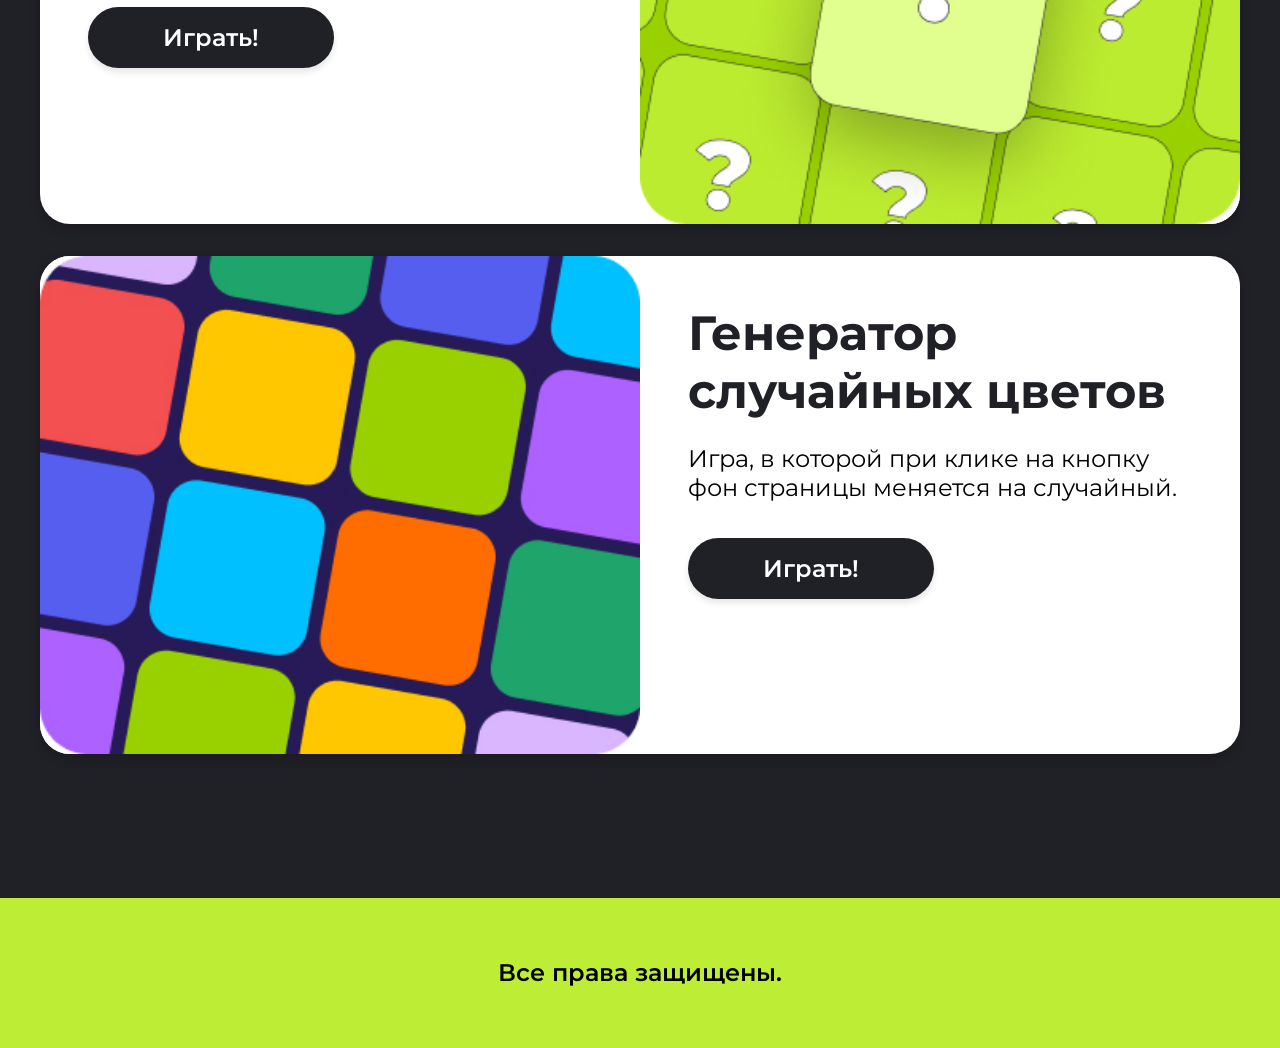
==== commit 3a47c056: "Изменён путь к файлу." ====
--- a/index.html
+++ b/index.html
@@ -32,7 +32,7 @@
       них может поиграть каждый. <br>Все игры доступны для пользования.</p>
     <div class="games-section__grid">
       <a href="#game-guess-number" class="game-card">
-        <div class="game-card__image-wrapper"><img src="/HW-N_1/images/path-to-your-image-1.jpg" alt="Угадай число"
+        <div class="game-card__image-wrapper"><img src="./images/path-to-your-image-1.jpg" alt="Угадай число"
             class="game-card__image"></div>
         <div class="game-card__content">
           <div class="game-card__number-block">
@@ -42,7 +42,7 @@
         </div>
       </a>
       <a href="#game-rock-paper-scissors" class="game-card game-card-big">
-        <div class="game-card__image-wrapper"><img src="/HW-N_1/images/path-to-your-image-4.jpg" alt="Камень, ножницы, бумага"
+        <div class="game-card__image-wrapper"><img src="./images/path-to-your-image-4.jpg" alt="Камень, ножницы, бумага"
             class="game-card__image"></div>
         <div class="game-card__content">
           <div class="game-card__number-block">
@@ -52,7 +52,7 @@
         </div>
       </a>
       <a href="#game-simple-math" class="game-card game-card-big">
-        <div class="game-card__image-wrapper"><img src="/HW-N_1/images/path-to-your-image-2.jpg" alt="Простая арифметика"
+        <div class="game-card__image-wrapper"><img src="./images/path-to-your-image-2.jpg" alt="Простая арифметика"
             class="game-card__image"></div>
         <div class="game-card__content">
           <div class="game-card__number-block">
@@ -62,7 +62,7 @@
         </div>
       </a>
       <a href="#game-quiz" class="game-card">
-        <div class="game-card__image-wrapper"><img src="/HW-N_1/images/path-to-your-image-5.jpg" alt="Простая викторина"
+        <div class="game-card__image-wrapper"><img src="./images/path-to-your-image-5.jpg" alt="Простая викторина"
             class="game-card__image"></div>
         <div class="game-card__content">
           <div class="game-card__number-block">
@@ -72,7 +72,7 @@
         </div>
       </a>
       <a href="#game-reverse-text" class="game-card">
-        <div class="game-card__image-wrapper"><img src="/HW-N_1/images/path-to-your-image-3.jpg" alt="Переверни текст"
+        <div class="game-card__image-wrapper"><img src="./images/path-to-your-image-3.jpg" alt="Переверни текст"
             class="game-card__image"></div>
         <div class="game-card__content">
           <div class="game-card__number-block">
@@ -82,7 +82,7 @@
         </div>
       </a>
       <a href="#game-random-color" class="game-card game-card-big">
-        <div class="game-card__image-wrapper"><img src="/HW-N_1/images/path-to-your-image-6.jpg"
+        <div class="game-card__image-wrapper"><img src="./images/path-to-your-image-6.jpg"
             alt="Генератор случайных цветов" class="game-card__image"></div>
         <div class="game-card__content">
           <div class="game-card__number-block">
@@ -106,12 +106,12 @@
           <div class="mini-game-card__buttons"><button
               class="mini-game-card__button mini-game-card__button-play">Играть!</button></div>
         </div>
-        <div class="mini-game-card__image-wrapper"><img src="/HW-N_1/images/path-to-your-image-1.jpg" alt="Угадай число"
+        <div class="mini-game-card__image-wrapper"><img src="./images/path-to-your-image-1.jpg" alt="Угадай число"
             class="mini-game-card__image"></div>
       </div>
       <!-- игра 2 - Простая арифметика -->
       <div class="mini-game-card mini-game-card-mob" id="game-simple-math">
-        <div class="mini-game-card__image-wrapper"><img src="/HW-N_1/images/path-to-your-image-2.jpg" alt="Простая арифметика"
+        <div class="mini-game-card__image-wrapper"><img src="./images/path-to-your-image-2.jpg" alt="Простая арифметика"
             class="mini-game-card__image"></div>
         <div class="mini-game-card__content">
           <h3 class="mini-game-card__title">Простая арифметика</h3>
@@ -126,12 +126,12 @@
           <p class="mini-game-card__description">Попробуй ввести текст, который будет перевернут.</p>
           <button class="mini-game-card__button mini-game-card__button-play">Играть!</button>
         </div>
-        <div class="mini-game-card__image-wrapper"><img src="/HW-N_1/images/path-to-your-image-3.jpg" alt="Переверни текст"
+        <div class="mini-game-card__image-wrapper"><img src="./images/path-to-your-image-3.jpg" alt="Переверни текст"
             class="mini-game-card__image"></div>
       </div>
       <!-- игра 4 - Камень, ножницы, бумага -->
       <div class="mini-game-card mini-game-card-mob" id="game-rock-paper-scissors">
-        <div class="mini-game-card__image-wrapper"><img src="/HW-N_1/images/path-to-your-image-4.jpg"
+        <div class="mini-game-card__image-wrapper"><img src="./images/path-to-your-image-4.jpg"
             alt="Камень, ножницы, бумага" class="mini-game-card__image"></div>
         <div class="mini-game-card__content">
           <h3 class="mini-game-card__title">Камень, ножницы, бумага</h3>
@@ -146,12 +146,12 @@
           <p class="mini-game-card__description">Отвечай на вопросы викторины с вариантами ответов.</p>
           <button class="mini-game-card__button mini-game-card__button-play">Играть!</button>
         </div>
-        <div class="mini-game-card__image-wrapper"><img src="/HW-N_1/images/path-to-your-image-5.jpg" alt="Простая викторина"
+        <div class="mini-game-card__image-wrapper"><img src="./images/path-to-your-image-5.jpg" alt="Простая викторина"
             class="mini-game-card__image"></div>
       </div>
       <!-- игра 6 - Генератор случайных цветов -->
       <div class="mini-game-card mini-game-card-mob" id="game-random-color">
-        <div class="mini-game-card__image-wrapper"><img src="/HW-N_1/images/path-to-your-image-6.jpg"
+        <div class="mini-game-card__image-wrapper"><img src="./images/path-to-your-image-6.jpg"
             alt="Генератор случайных цветов" class="mini-game-card__image"></div>
         <div class="mini-game-card__content">
           <h3 class="mini-game-card__title">Генератор случайных цветов</h3>
--- a/css/style.css
+++ b/css/style.css
@@ -32,7 +32,7 @@
 .header {
   height: 710px;
   background-color: #E1FF8F;
-  background-image: url(/HW-N_1/images/main\ start.svg);
+  background-image: url(../images/main\ start.svg);
   background-repeat: no-repeat;
   background-size: cover;
   background-position: top;
@@ -79,7 +79,7 @@
 .games-section {
   background-color: #202027;
   padding-bottom: 94px;
-  background-image: url(/HW-N_1/images/mini\ -images.svg);
+  background-image: url(../images/mini\ -images.svg);
   background-repeat: no-repeat;
   background-size: cover;
   background-position: top 77px;
@@ -188,7 +188,7 @@
 .mini-games__section {
   background-color: #202027;
   padding-bottom: 94px;
-  background-image: url(/HW-N_1/images/mini\ -images.svg);
+  background-image: url(../images/mini\ -images.svg);
   background-repeat: no-repeat;
   background-size: cover;
   background-position: top 77px;
@@ -357,7 +357,7 @@
 .header {
   height: 710px;
   background-color: #E1FF8F;
-  background-image: url(/HW-N_1/images/main\ start.svg);
+  background-image: url(../images/main\ start.svg);
   background-repeat: no-repeat;
   background-size: cover;
   background-position: top;
@@ -404,7 +404,7 @@
 .games-section {
   background-color: #202027;
   padding-bottom: 94px;
-  background-image: url(/HW-N_1/images/mini\ -images.svg);
+  background-image: url(../images/mini\ -images.svg);
   background-repeat: no-repeat;
   background-size: cover;
   background-position: top 77px;
@@ -519,7 +519,7 @@
 .mini-games__section {
   background-color: #202027;
   padding-bottom: 94px;
-  background-image: url(/HW-N_1/images/mini\ -images.svg);
+  background-image: url(../images/mini\ -images.svg);
   background-repeat: no-repeat;
   background-size: cover;
   background-position: top 77px;
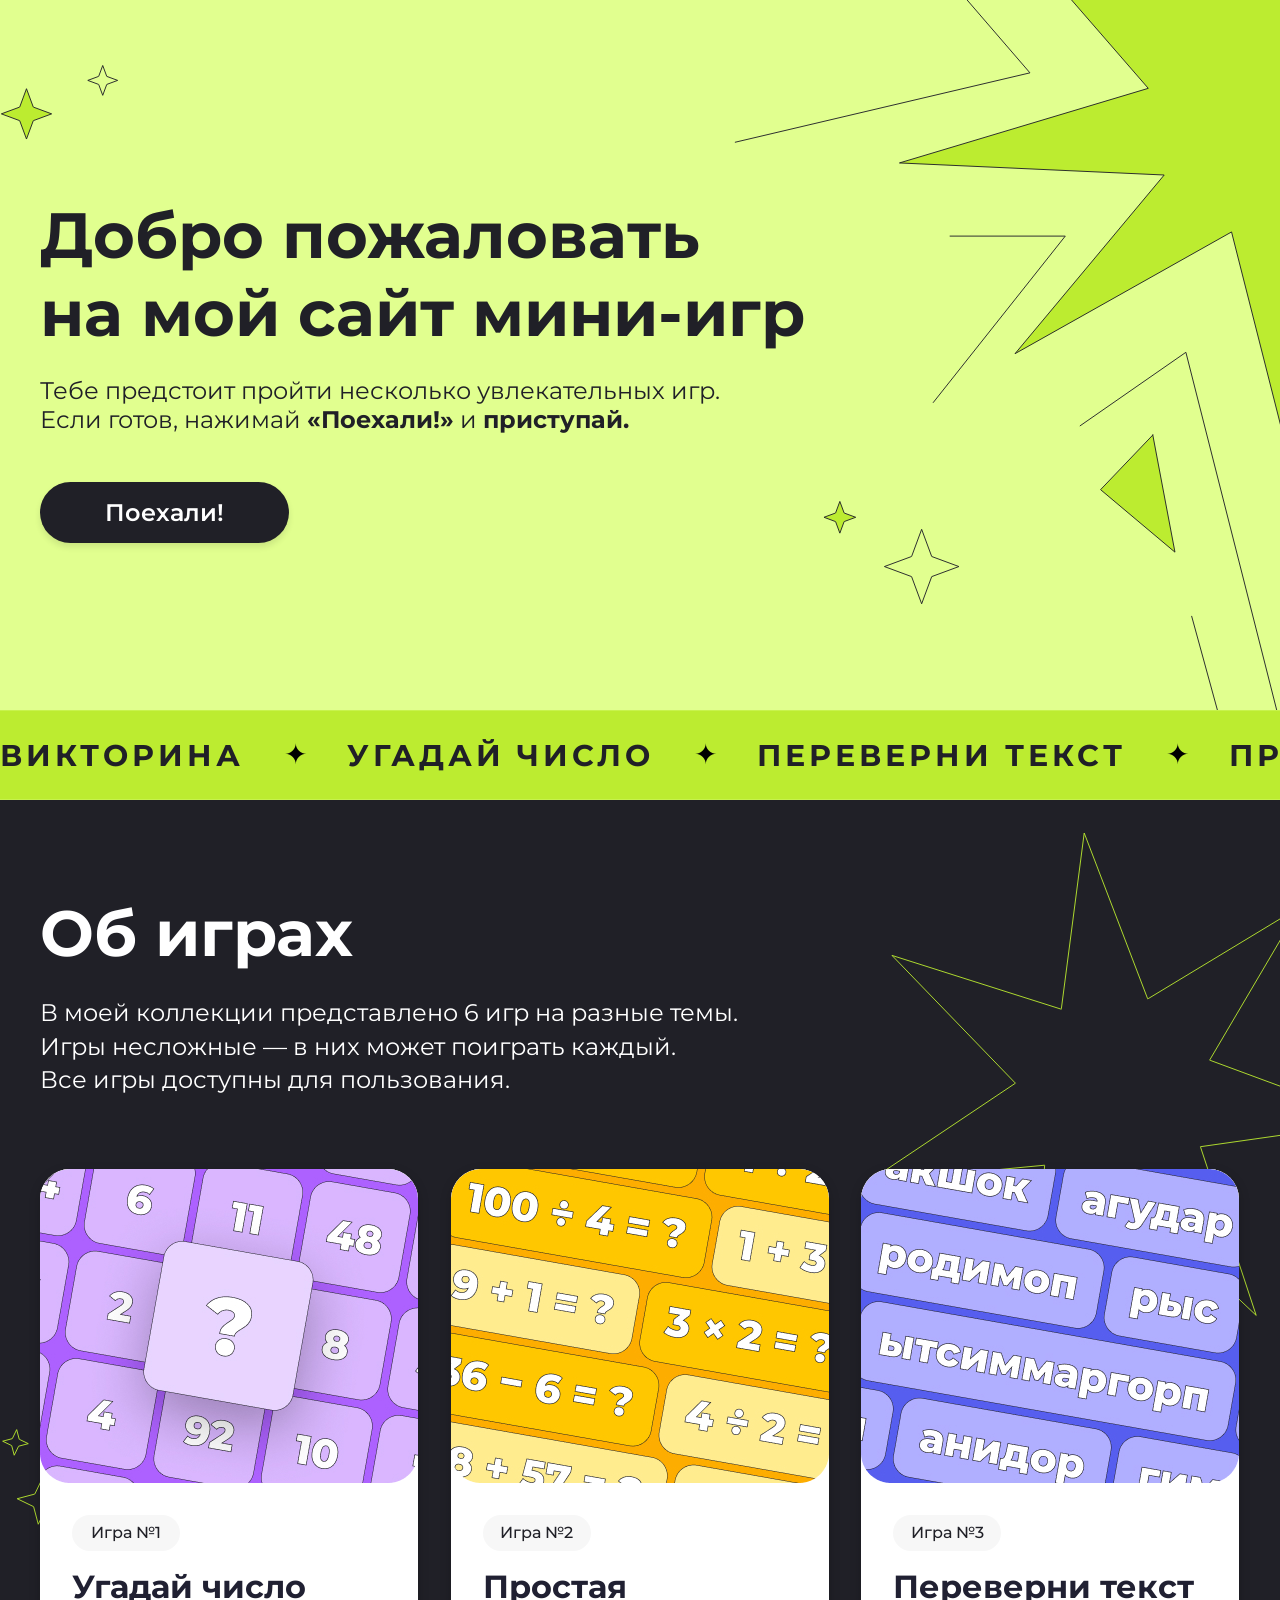
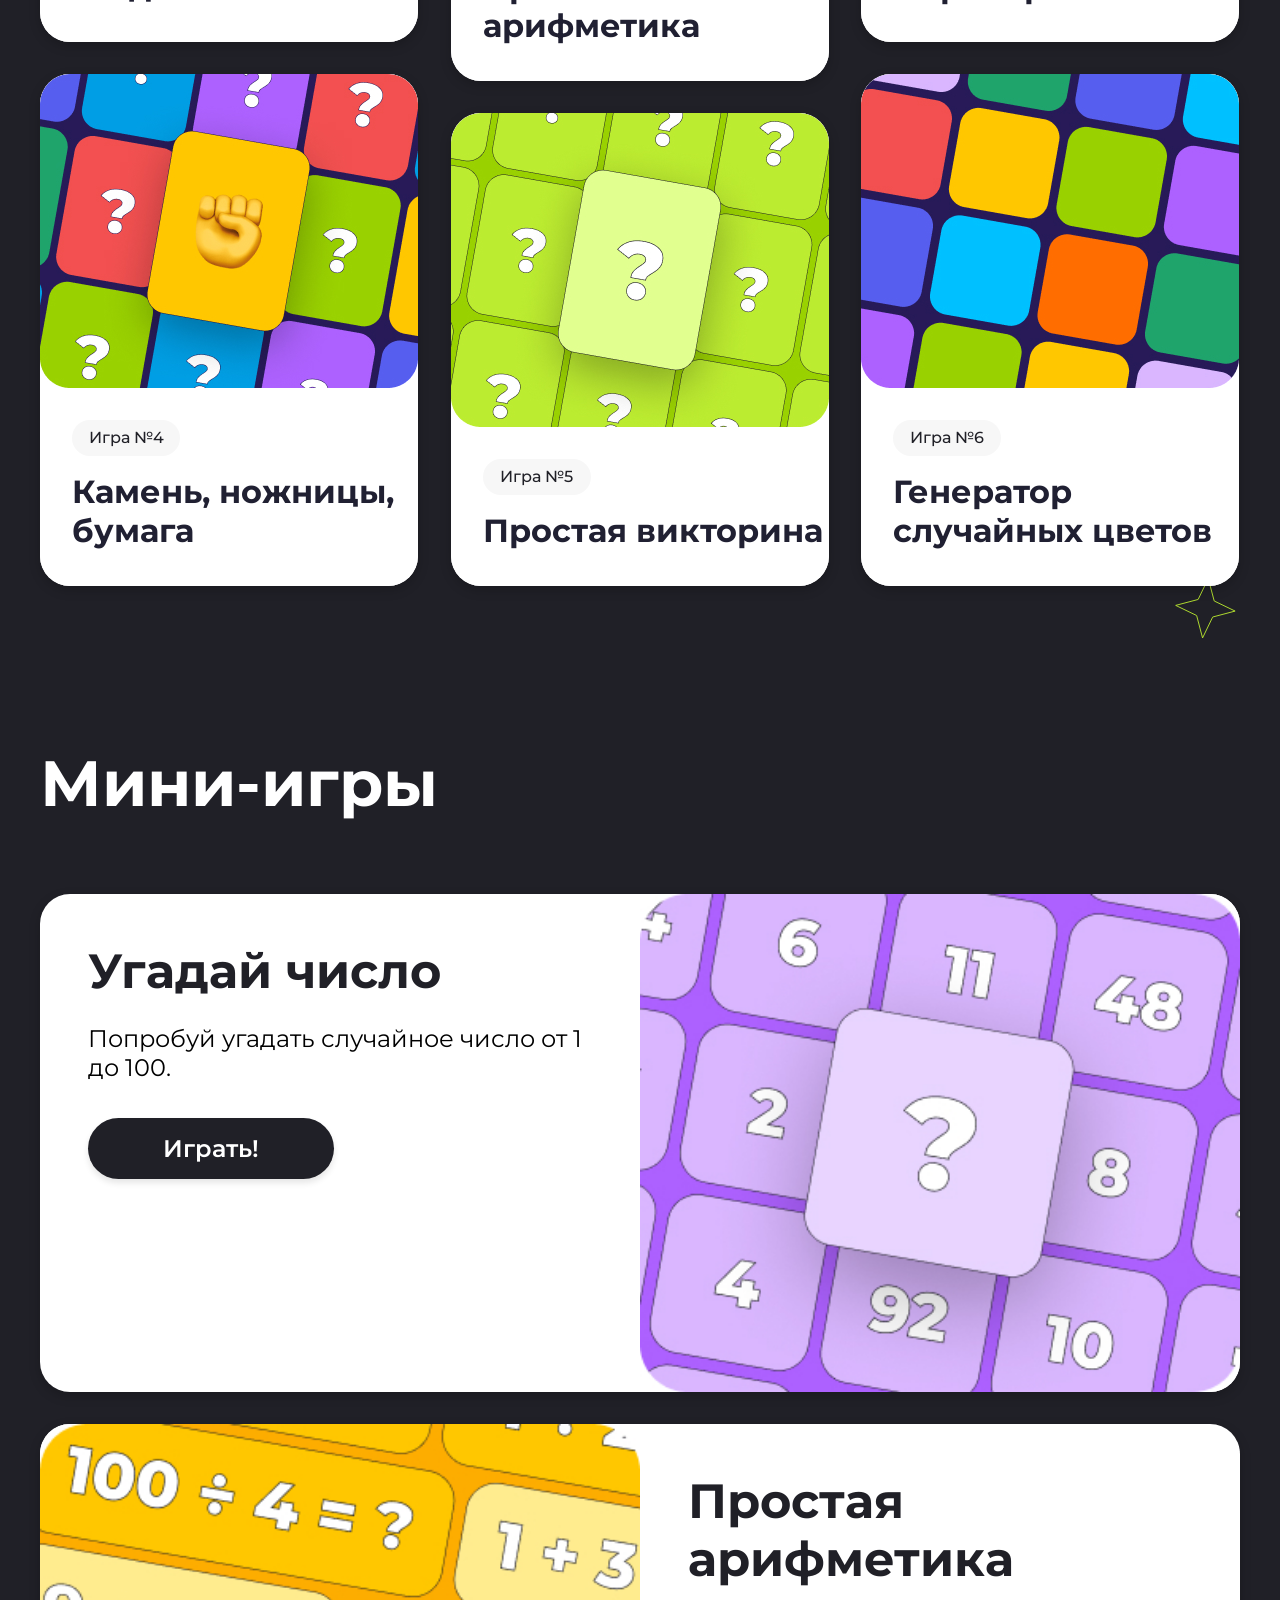
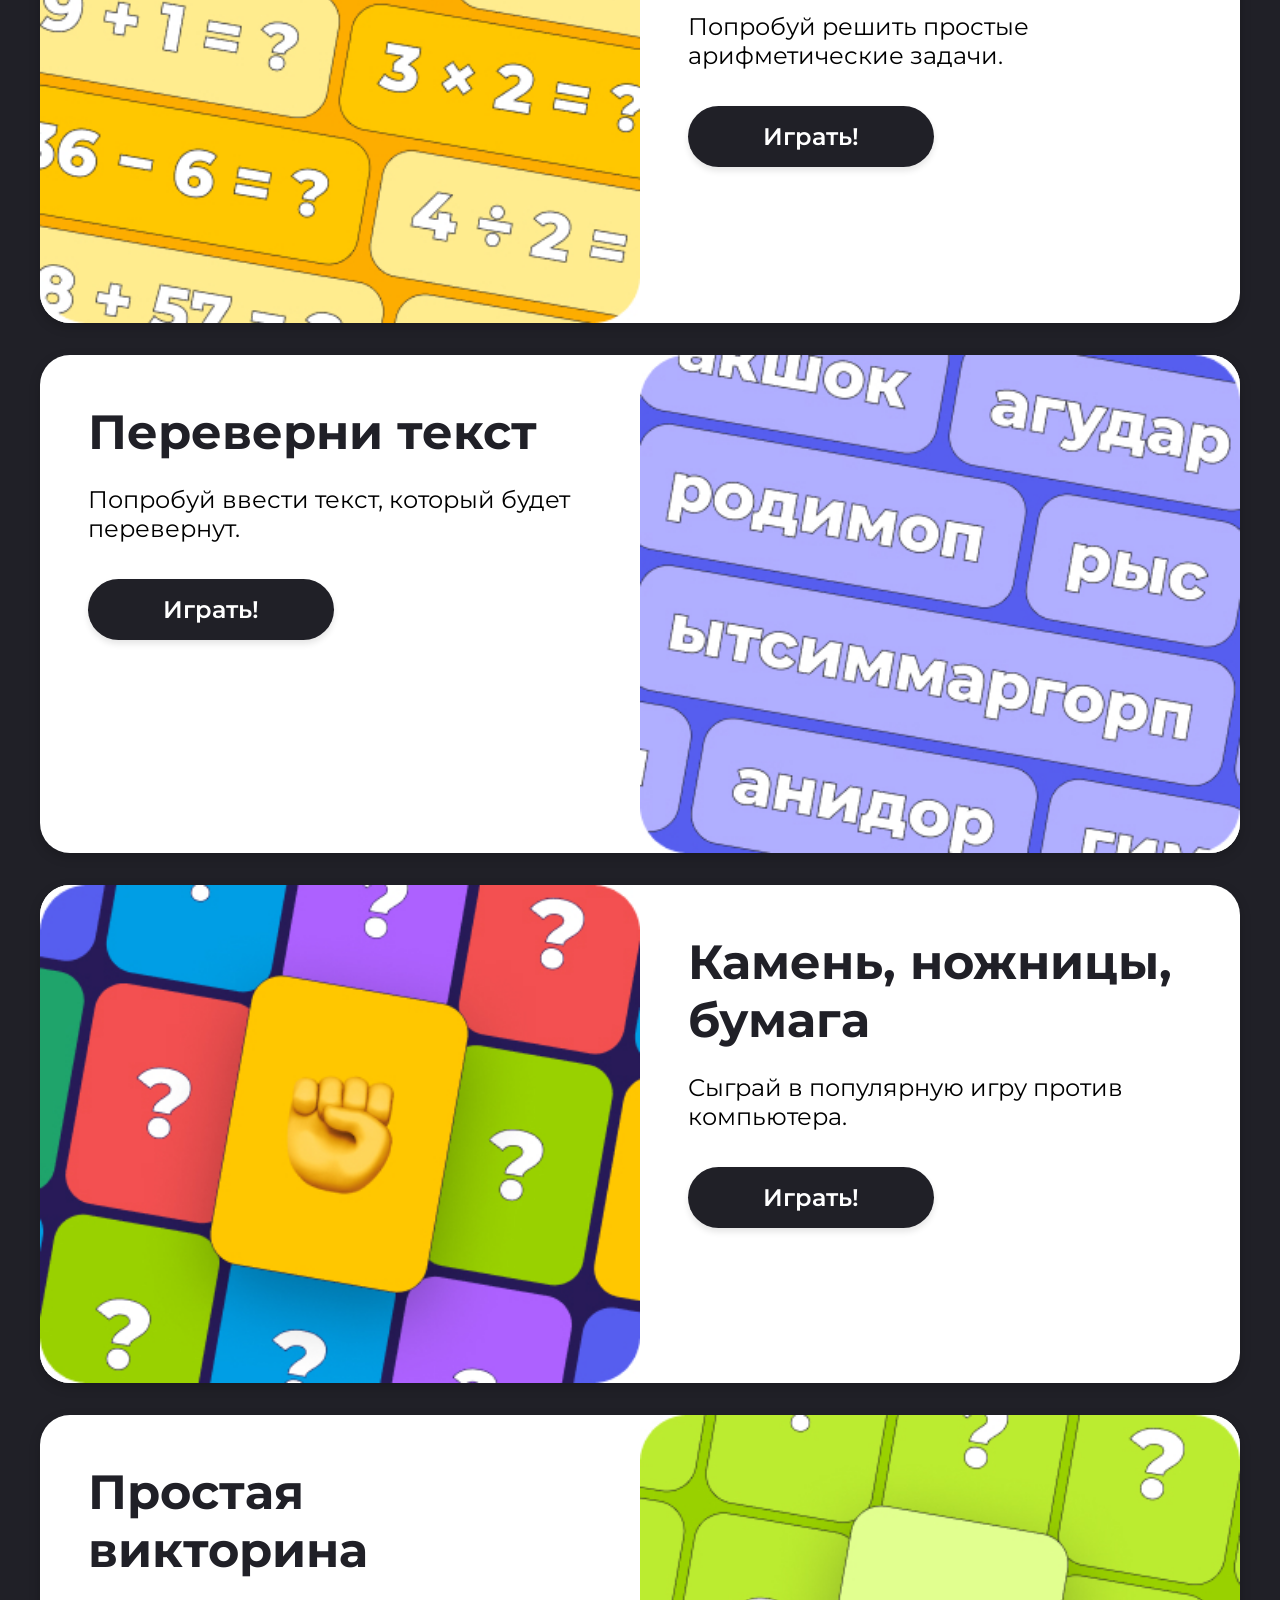
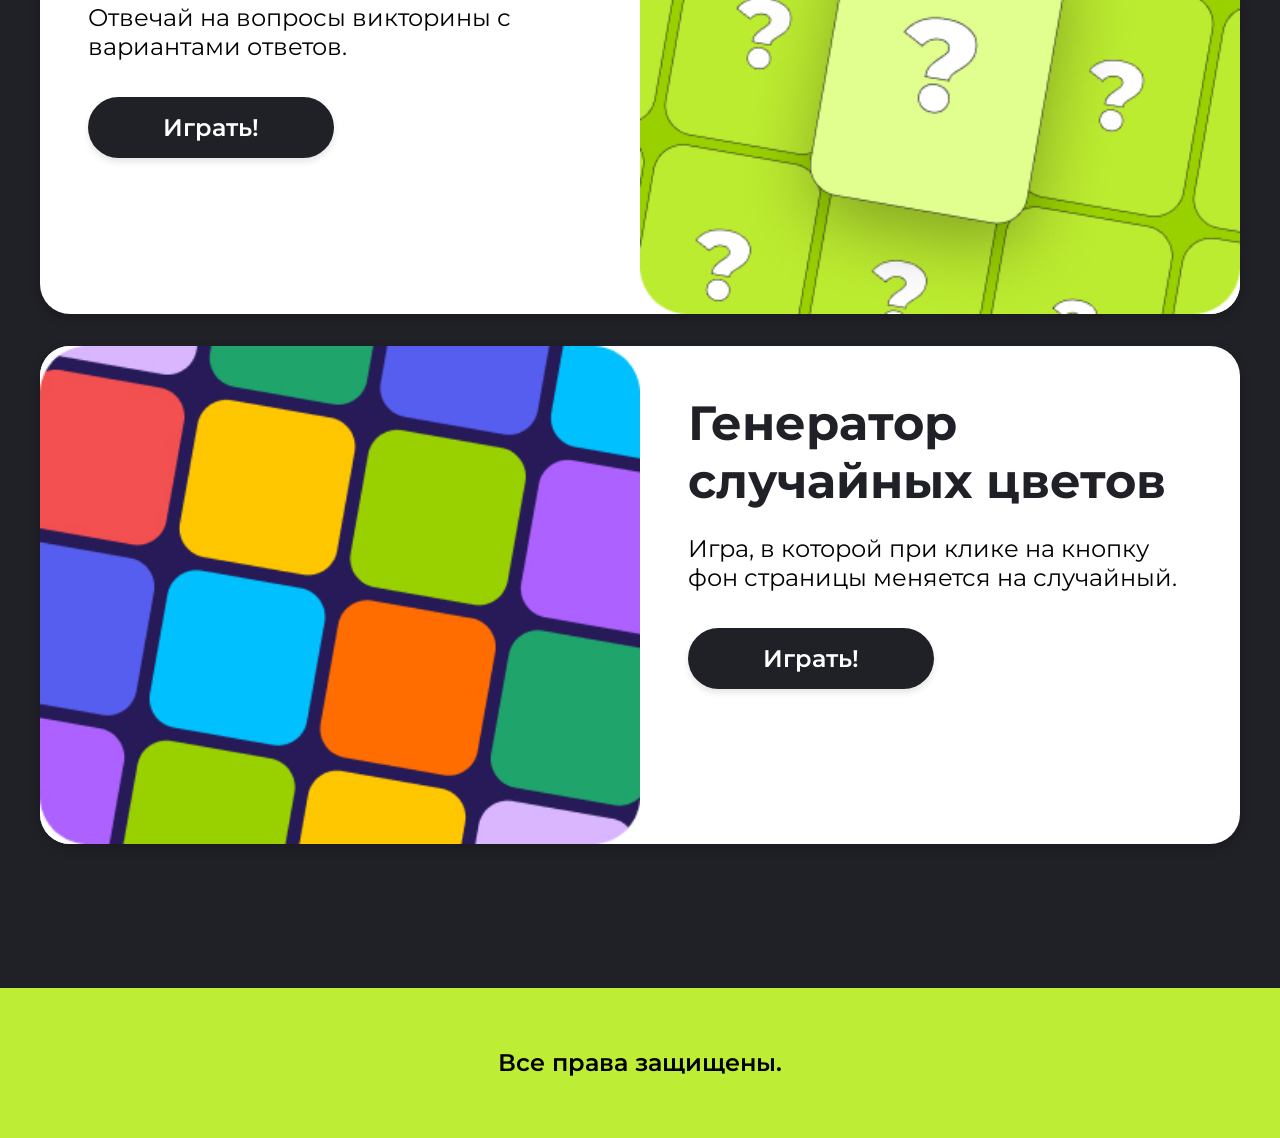
==== commit 38b0eaf0: "Реализация внешнего вида, кнопки "Поехали с переходом в блок"Об играх". Реализация полосы прокрутки " ====
--- a/index.html
+++ b/index.html
@@ -18,13 +18,46 @@
   <!-- БЛОК «Добро пожаловать» -->
   <header class="header center">
     <div class="header__wrapper">
-      <h1 class="header__title">Добро пожаловать на&nbsp;мой сайт мини-игр</h1> 
+      <h1 class="header__title">Добро пожаловать на&nbsp;мой сайт мини-игр</h1>
       <p class="header__subtitle">Тебе предстоит пройти несколько увлекательных игр. <br>Если готов, нажимай
-        <b>«Поехали!»</b> и <b>приступай.</b></p>
+        <b>«Поехали!»</b> и <b>приступай.</b>
+      </p>
       <button class="header__button header__button-start">Поехали!</button>
     </div>
   </header>
-
+  <!-- Анимированная полоса (тикер) с названиями игр -->
+  <div class="ticker">
+    <div class="ticker__wrapper">
+      <div class="ticker__content">
+        <span class="ticker__item">Викторина</span>
+        <span class="ticker__star">✦</span>
+        <span class="ticker__item">угадай число</span>
+        <span class="ticker__star">✦</span>
+        <span class="ticker__item">Переверни текст</span>
+        <span class="ticker__star">✦</span>
+        <span class="ticker__item">Простая арифметика</span>
+        <span class="ticker__star">✦</span>
+        <span class="ticker__item">Камень, ножницы, бумага</span>
+        <span class="ticker__star">✦</span>
+        <span class="ticker__item">Генератор случайных цветов</span>
+      </div>
+      <!-- Дублируем контент для бесконечности -->
+        <span class="ticker__star">✦</span>
+      <div class="ticker__content" aria-hidden="true">
+        <span class="ticker__item">Викторина</span>
+        <span class="ticker__star">✦</span>
+        <span class="ticker__item">угадай число</span>
+        <span class="ticker__star">✦</span>
+        <span class="ticker__item">Переверни текст</span>
+        <span class="ticker__star">✦</span>
+        <span class="ticker__item">Простая арифметика</span>
+        <span class="ticker__star">✦</span>
+        <span class="ticker__item">Камень, ножницы, бумага</span>
+        <span class="ticker__star">✦</span>
+        <span class="ticker__item">Генератор случайных цветов</span>
+      </div>
+    </div>
+  </div>
   <!-- БЛОК «Об играх» -->
   <div class="games-section center">
     <h2 class="games-section__title">Об играх</h2>
@@ -223,7 +256,7 @@
       const startBtn = document.querySelector('.header__button-start');
       if (startBtn) {
         startBtn.addEventListener('click', () => {
-          const gamesSection = document.querySelector('.mini-games-section');
+          const gamesSection = document.querySelector('.games-section');
           if (gamesSection) {
             gamesSection.scrollIntoView({ behavior: 'smooth', block: 'start' });
           } else {
--- a/css/style.css
+++ b/css/style.css
@@ -58,7 +58,8 @@
 }
 .header__button {
   padding: 16px 65px;
-  border: none;
+  border: 1px;
+  color: #000;
   border-radius: 60px;
   font-size: 24px;
   font-weight: 600;
@@ -70,9 +71,14 @@
   color: #ffffff;
   box-shadow: 0 4px 6px rgba(0, 0, 0, 0.1);
 }
+.header {
+  /* Инверсия цветов при наведении */
+}
 .header__button-start:hover {
+  background-color: #ffffff;
+  color: #000;
+  box-shadow: 0 6px 12px rgba(0, 0, 0, 0.15);
   transform: translateY(-2px);
-  box-shadow: 0 6px 8px rgba(0, 0, 0, 0.2);
 }
 
 /* ===== СЕКЦИЯ «ОБ ИГРАХ» ===== */
@@ -107,6 +113,77 @@
   margin-bottom: 32px;
 }
 
+/* ===== АНИМИРОВАННАЯ ПОЛОСА (ТИКЕР) ===== */
+.ticker {
+  display: flex;
+  align-items: center;
+  height: 90px;
+  background-color: #bcec30; /* фон как у секций */
+  overflow: hidden;
+  white-space: nowrap;
+  padding: 16px 0;
+  border-top: 1px solid rgba(225, 255, 143, 0.3);
+  border-bottom: 1px solid rgba(225, 255, 143, 0.3);
+}
+
+.ticker__star {
+  font-size: 28px; /* чуть крупнее для акцента */
+  vertical-align: middle;
+}
+
+.ticker__wrapper {
+  display: flex;
+  gap: 40px;
+  width: -moz-fit-content;
+  width: fit-content;
+  animation: scrollTicker 20s linear infinite;
+}
+
+.ticker__content {
+  display: flex;
+  gap: 40px;
+}
+
+.ticker__item {
+  font-family: "Montserrat", sans-serif;
+  font-weight: 700;
+  font-size: 30px;
+  color: #202027;
+  letter-spacing: 4px;
+  text-transform: uppercase;
+  white-space: nowrap;
+}
+
+/* Анимация движения влево */
+@keyframes scrollTicker {
+  0% {
+    transform: translateX(0);
+  }
+  100% {
+    transform: translateX(-50%);
+  }
+}
+/* Остановка анимации при наведении (по желанию) */
+.ticker:hover .ticker__wrapper {
+  animation-play-state: paused;
+}
+
+/* Мобильная адаптация */
+@media (max-width: 767px) {
+  .ticker {
+    padding: 10px 0;
+  }
+  .ticker__item {
+    font-size: 30px;
+  }
+  .ticker__wrapper {
+    gap: 20px;
+    animation-duration: 15s; /* чуть быстрее для короткой строки */
+  }
+  .ticker__content {
+    gap: 20px;
+  }
+}
 /*===== КАРТОЧКИ =====*/
 .game-card {
   width: 378px;
@@ -357,7 +434,7 @@
 .header {
   height: 710px;
   background-color: #E1FF8F;
-  background-image: url(../images/main\ start.svg);
+  background-image: url(/images/main\ start.svg);
   background-repeat: no-repeat;
   background-size: cover;
   background-position: top;
@@ -404,7 +481,7 @@
 .games-section {
   background-color: #202027;
   padding-bottom: 94px;
-  background-image: url(../images/mini\ -images.svg);
+  background-image: url(/images/mini\ -images.svg);
   background-repeat: no-repeat;
   background-size: cover;
   background-position: top 77px;
@@ -519,7 +596,7 @@
 .mini-games__section {
   background-color: #202027;
   padding-bottom: 94px;
-  background-image: url(../images/mini\ -images.svg);
+  background-image: url(/images/mini\ -images.svg);
   background-repeat: no-repeat;
   background-size: cover;
   background-position: top 77px;
@@ -665,7 +742,7 @@
     text-align: center;
     height: 700px;
     background-color: #E1FF8F;
-    background-image: url(/HW-N_1/images/main\ start.svg);
+    background-image: url(/images/main\ start.svg);
     background-repeat: no-repeat;
     background-size: cover;
     background-position: top;
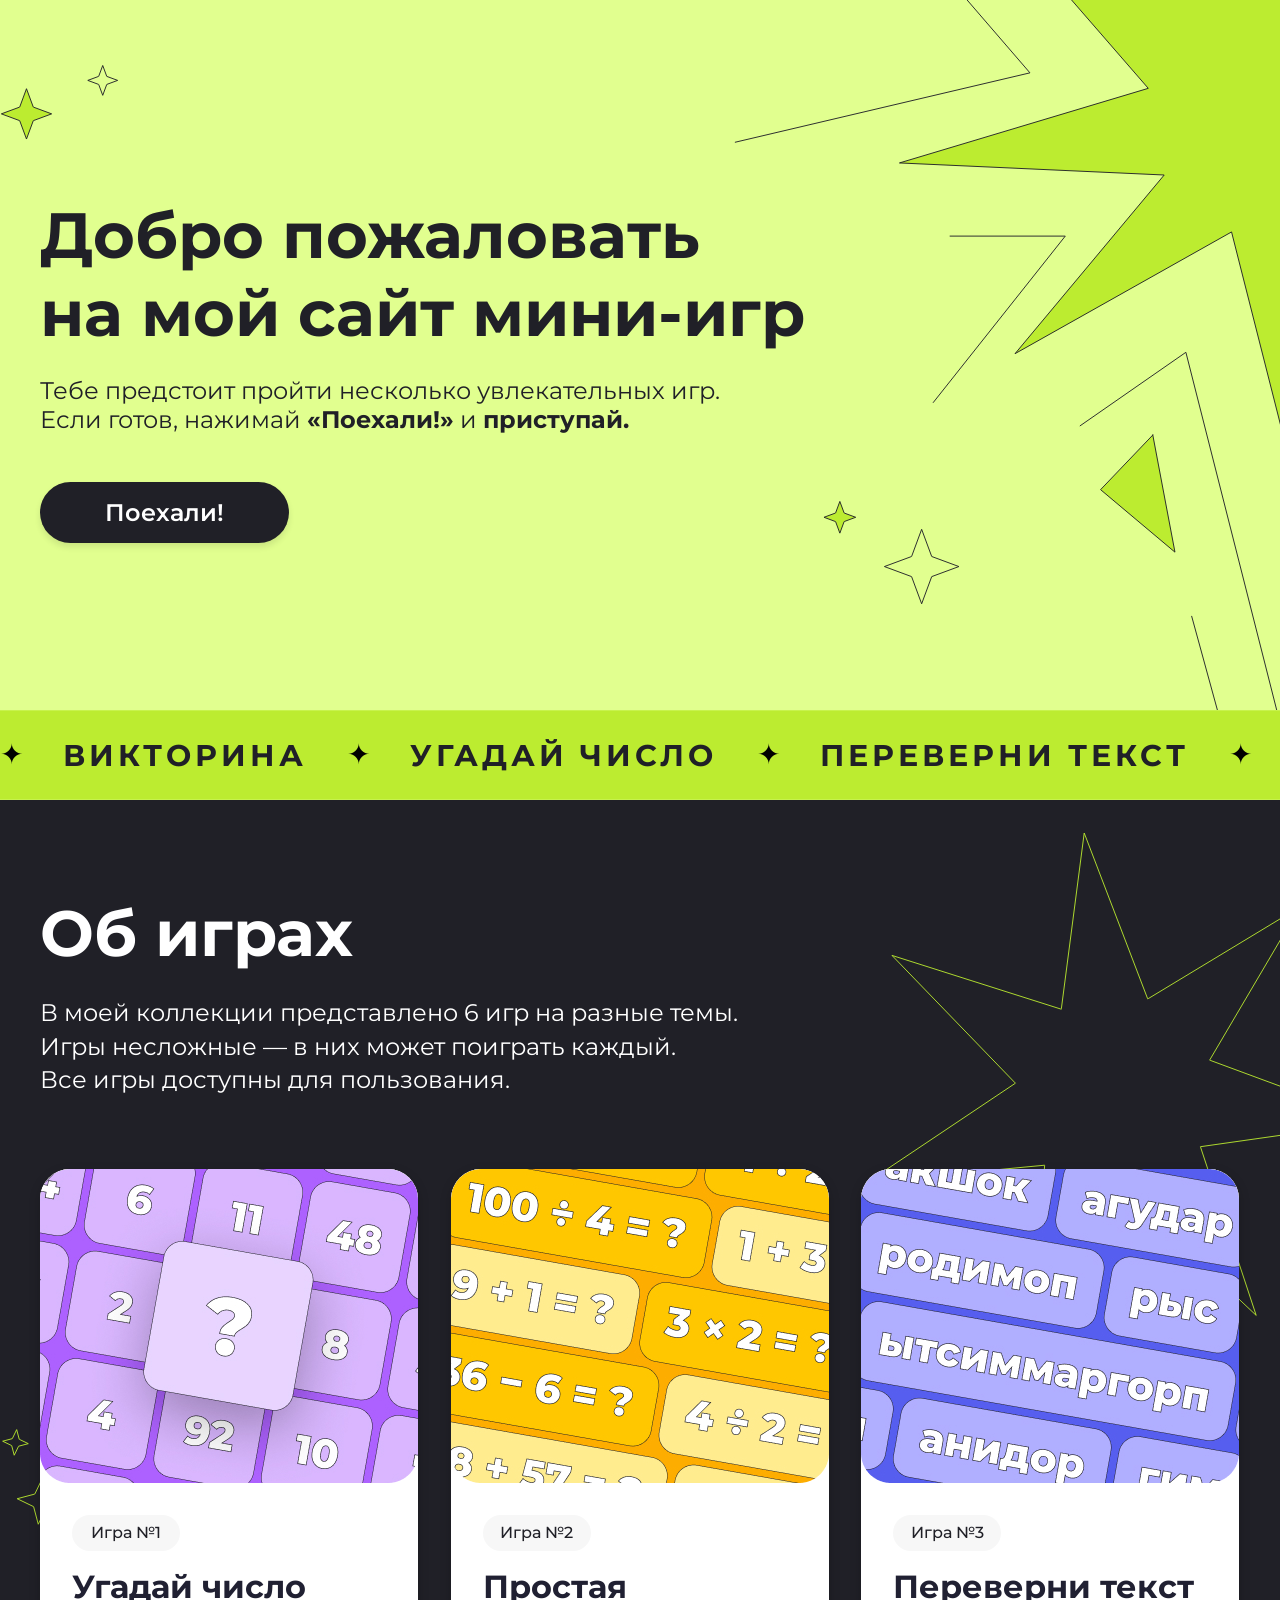
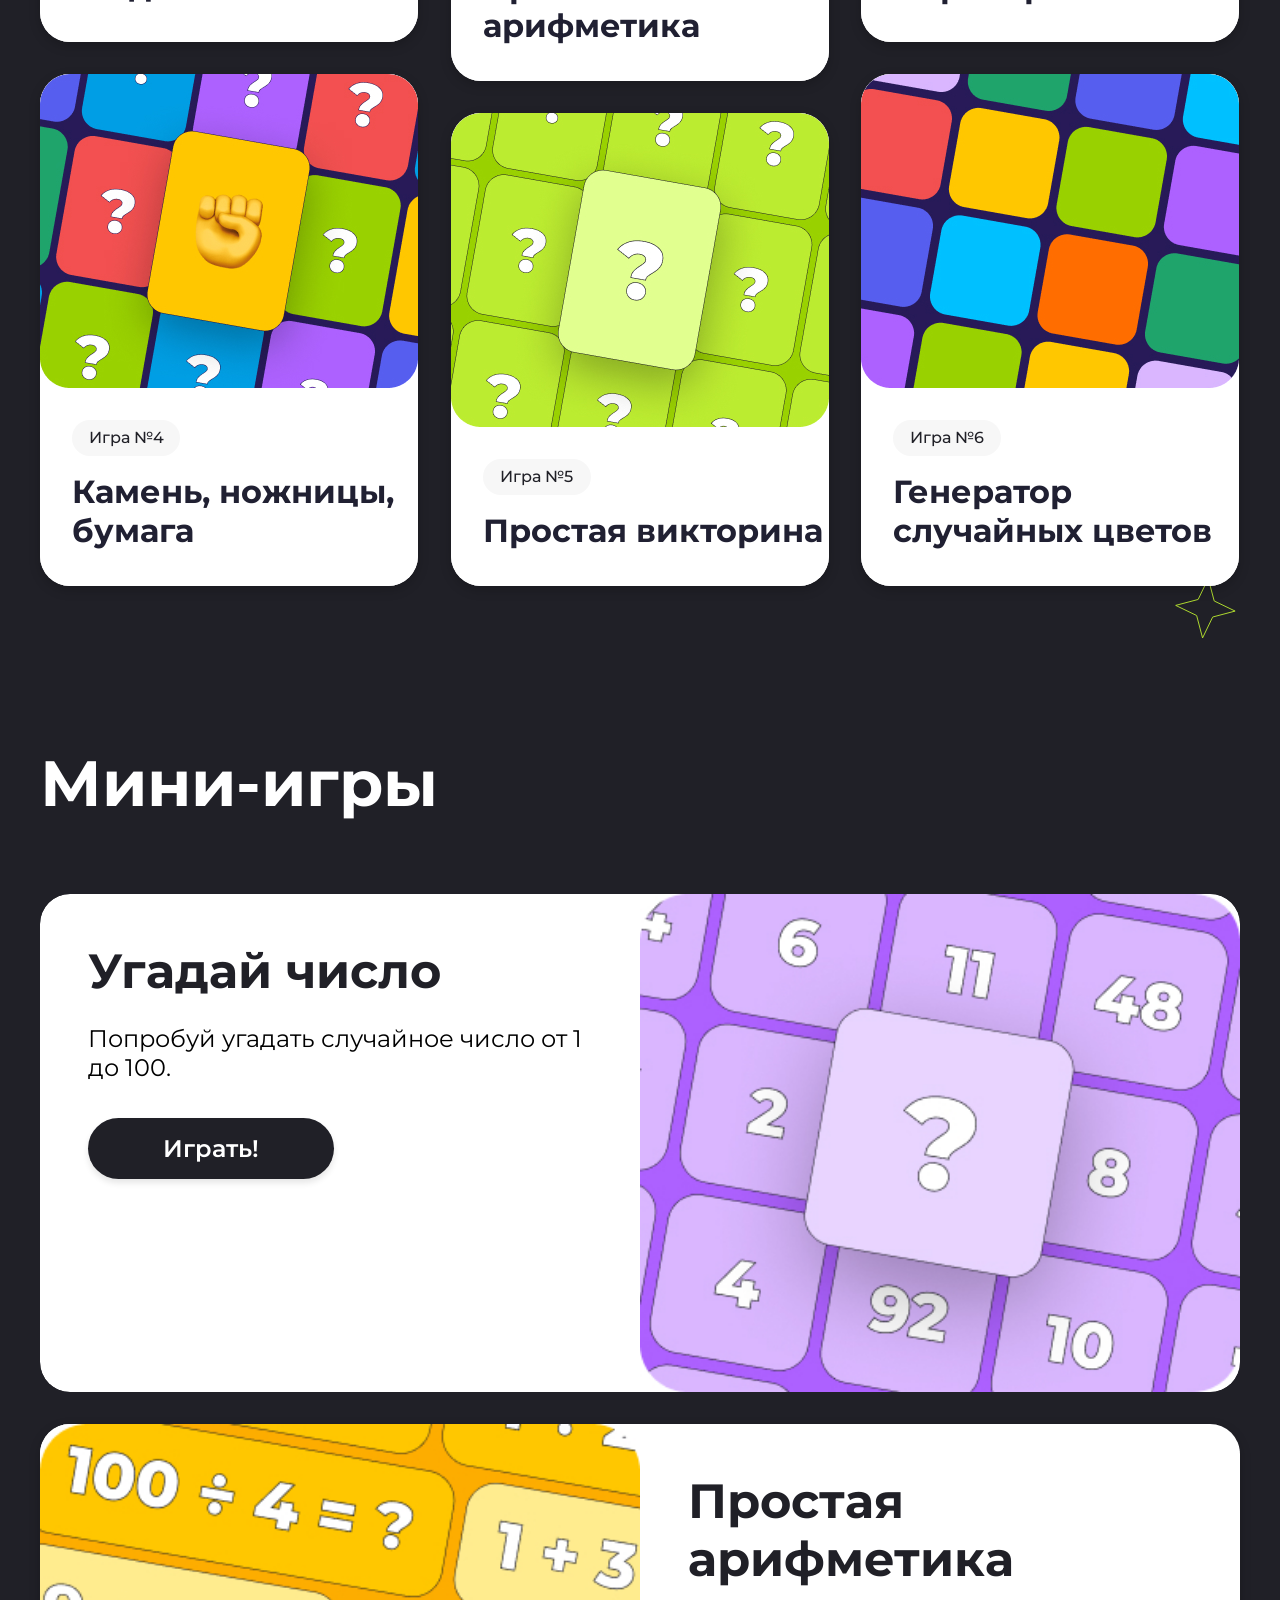
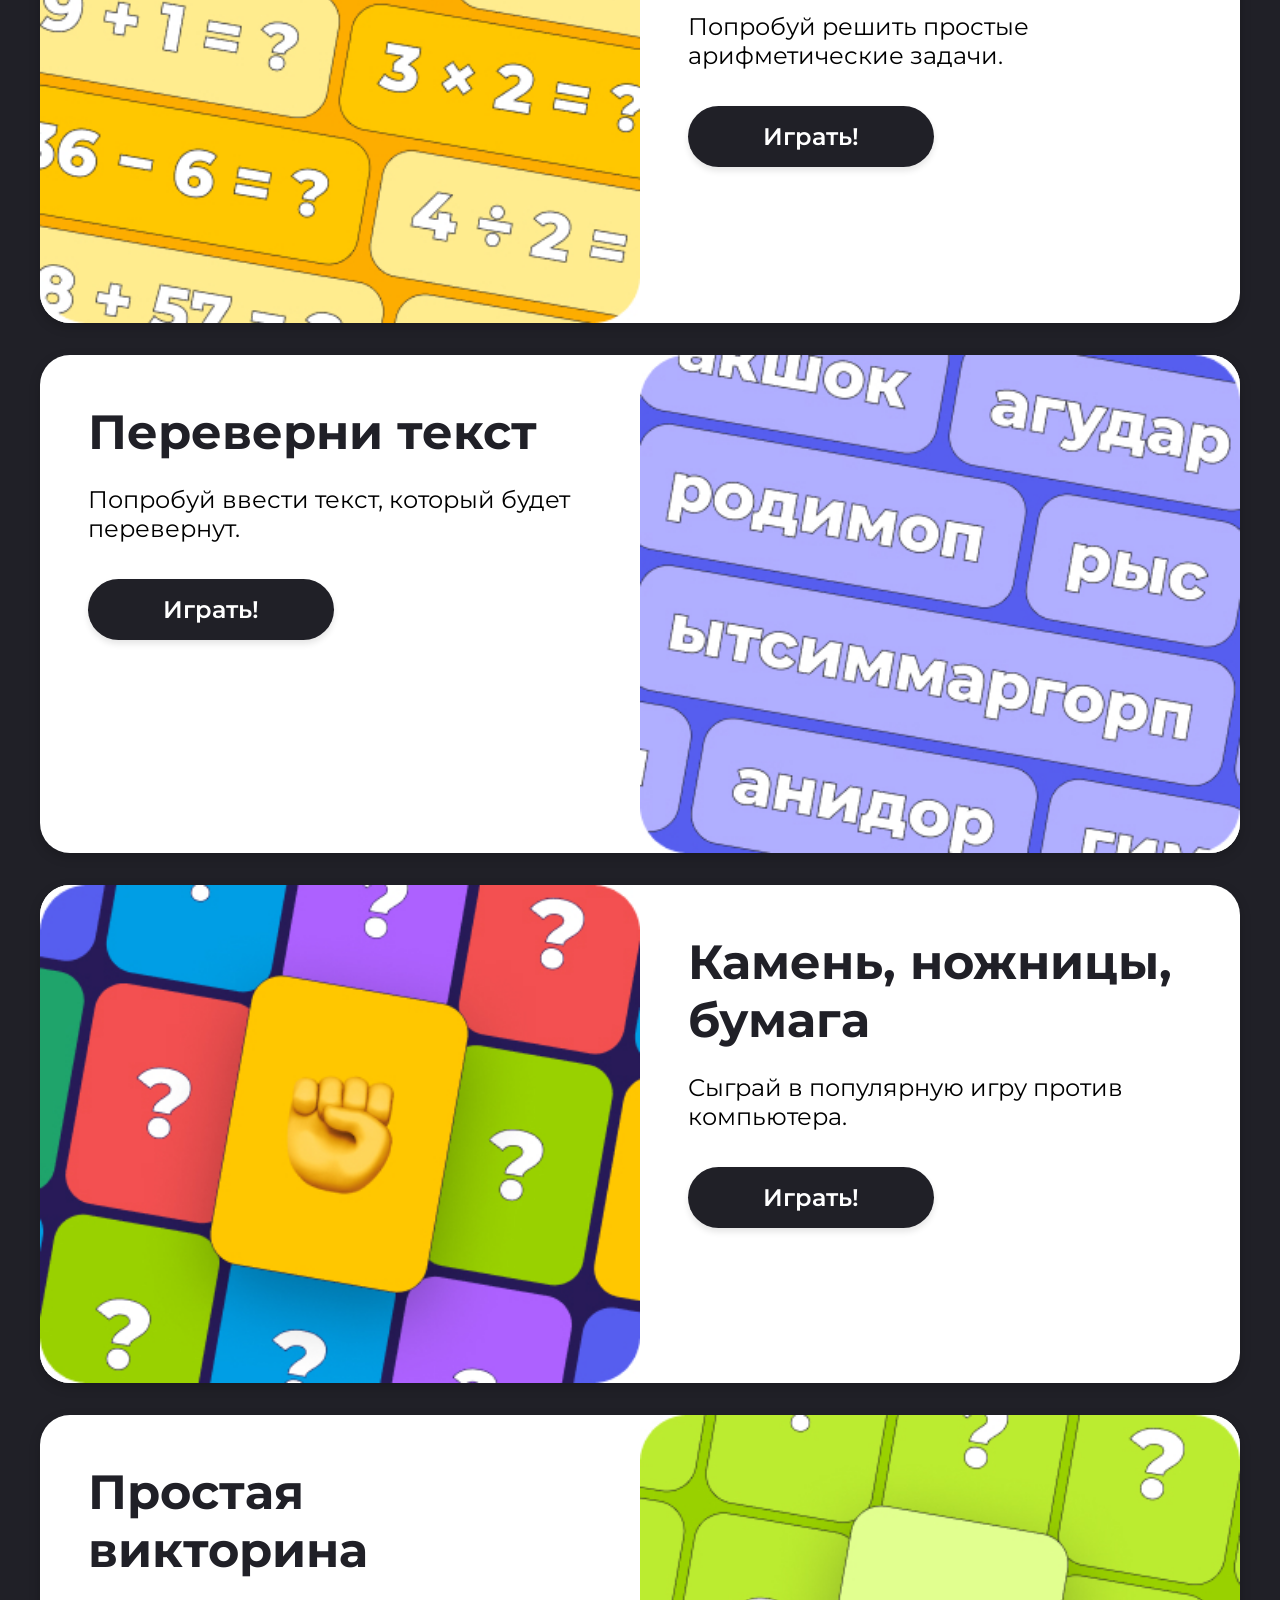
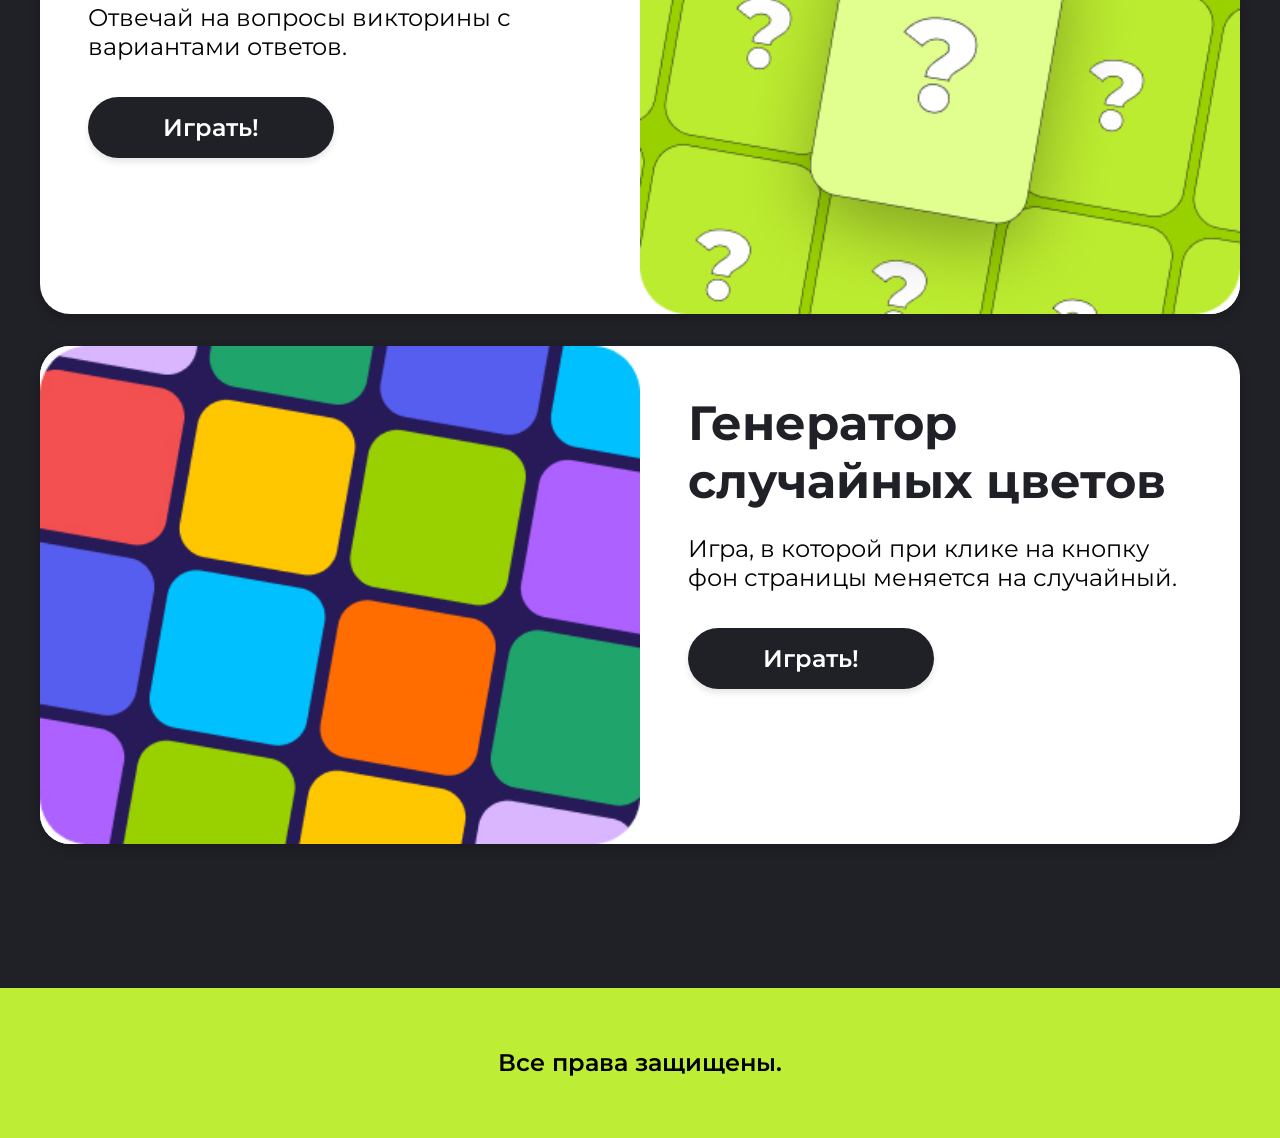
==== commit 3d98507f: "Реализация : 1. Добавил эффект наведения ,про взаимодействии с элементами. 2. Добавил игру для нашег" ====
--- a/index.html
+++ b/index.html
@@ -29,6 +29,7 @@
   <div class="ticker">
     <div class="ticker__wrapper">
       <div class="ticker__content">
+         <span class="ticker__star">✦</span>
         <span class="ticker__item">Викторина</span>
         <span class="ticker__star">✦</span>
         <span class="ticker__item">угадай число</span>
@@ -131,17 +132,47 @@
   <div class="mini-games-section center">
     <h2 class="mini-games-section__title">Мини-игры</h2>
     <div class="mini-games-section__grid">
-      <!-- игра 1 - Угадай число -->
-      <div class="mini-game-card" id="game-guess-number">
-        <div class="mini-game-card__content">
-          <h3 class="mini-game-card__title">Угадай число</h3>
-          <p class="mini-game-card__description">Попробуй угадать случайное число от 1 до 100.</p>
-          <div class="mini-game-card__buttons"><button
-              class="mini-game-card__button mini-game-card__button-play">Играть!</button></div>
-        </div>
-        <div class="mini-game-card__image-wrapper"><img src="./images/path-to-your-image-1.jpg" alt="Угадай число"
-            class="mini-game-card__image"></div>
-      </div>
+    <!-- игра 1 - Угадай число (с переворотом) -->
+<div class="mini-game-card" id="game-guess-number">
+  <div class="card-inner">
+    <!-- Лицевая сторона -->
+    <div class="card-front">
+      <div class="mini-game-card__content">
+        <h3 class="mini-game-card__title">Угадай число</h3>
+        <p class="mini-game-card__description">Попробуй угадать случайное число от 1 до 100.</p>
+        <div class="mini-game-card__buttons">
+          <button class="mini-game-card__button mini-game-card__button-play play-guess-number">Играть!</button>
+        </div>
+      </div>
+      <div class="mini-game-card__image-wrapper">
+        <img src="./images/path-to-your-image-1.jpg" alt="Угадай число" class="mini-game-card__image">
+      </div>
+    </div>
+
+    <!-- Задняя сторона с игрой -->
+    <div class="card-back">
+      <div class="game-container">
+        <h3 class="game-title">Угадай число</h3>
+        <p class="game-description">Я загадал число от 1 до 100. Попробуй угадать!</p>
+        
+        <div class="game-input-group">
+          <input type="number" id="guessInput" class="guess-input" placeholder="Введите число" min="1" max="100">
+          <button id="checkGuessBtn" class="game-button check-btn">Проверить</button>
+        </div>
+        
+        <div class="game-feedback">
+          <p id="feedbackMessage" class="feedback-message"></p>
+          <p id="attemptsCount" class="attempts-count">Попыток: 0</p>
+        </div>
+        
+        <div class="game-actions">
+          <button id="newGameBtn" class="game-button new-game-btn">Новая игра</button>
+          <button id="backToFrontBtn" class="game-button back-btn">Назад</button>
+        </div>
+      </div>
+    </div>
+  </div>
+</div>
       <!-- игра 2 - Простая арифметика -->
       <div class="mini-game-card mini-game-card-mob" id="game-simple-math">
         <div class="mini-game-card__image-wrapper"><img src="./images/path-to-your-image-2.jpg" alt="Простая арифметика"
@@ -200,82 +231,9 @@
     <p class="footer__copyright">Все права защищены.</p>
   </footer>
 
-  <script>
-    (function () {
-      // Функция генерации короткого звука (щелчок) без внешних файлов
-      function playBeep() {
-        try {
-          const AudioContext = window.AudioContext || window.webkitAudioContext;
-          const audioCtx = new AudioContext();
-          const oscillator = audioCtx.createOscillator();
-          const gainNode = audioCtx.createGain();
-          oscillator.connect(gainNode);
-          gainNode.connect(audioCtx.destination);
-          oscillator.frequency.value = 880;
-          gainNode.gain.value = 0.2;
-          oscillator.start();
-          gainNode.gain.exponentialRampToValueAtTime(0.00001, audioCtx.currentTime + 0.3);
-          oscillator.stop(audioCtx.currentTime + 0.3);
-          if (audioCtx.state === 'suspended') {
-            audioCtx.resume();
-          }
-        } catch (e) {
-          console.warn('Звук не поддерживается', e);
-        }
-      }
-
-      function highlightElement(element) {
-        if (!element) return;
-        element.classList.add('mini-game-card-highlight');
-        setTimeout(() => {
-          element.classList.remove('mini-game-card-highlight');
-        }, 1000);
-      }
-
-      const gameCardLinks = document.querySelectorAll('.games-section__grid a');
-      gameCardLinks.forEach((link) => {
-        link.addEventListener('click', (e) => {
-          e.preventDefault();
-          const targetId = link.getAttribute('href').substring(1);
-          const targetSection = document.getElementById(targetId);
-          if (targetSection) {
-            playBeep();
-            targetSection.scrollIntoView({
-              behavior: 'smooth',
-              block: 'start',
-            });
-            setTimeout(() => {
-              highlightElement(targetSection);
-            }, 400);
-          } else {
-            alert(`Раздел с игрой "${link.querySelector('.game-card__name')?.textContent || 'игра'}" пока недоступен.`);
-          }
-        });
-      });
-
-      const startBtn = document.querySelector('.header__button-start');
-      if (startBtn) {
-        startBtn.addEventListener('click', () => {
-          const gamesSection = document.querySelector('.games-section');
-          if (gamesSection) {
-            gamesSection.scrollIntoView({ behavior: 'smooth', block: 'start' });
-          } else {
-            alert('Добро пожаловать! Список игр ниже ↓');
-          }
-        });
-      }
-
-      const allPlayButtons = document.querySelectorAll('.mini-game-card__button-play');
-      allPlayButtons.forEach((btn) => {
-        btn.addEventListener('click', (e) => {
-          e.stopPropagation();
-          const card = btn.closest('.mini-game-card');
-          const gameTitle = card?.querySelector('.mini-game-card__title')?.innerText || 'игра';
-          alert(`✨ Запуск "${gameTitle}"\nЗдесь будет логика игры. ✨`);
-        });
-      });
-    })();
-  </script>
+  <script src="./js/jscript.js"></script>
+    
+  
 </body>
 
 </html>
--- a/css/style.css
+++ b/css/style.css
@@ -434,7 +434,7 @@
 .header {
   height: 710px;
   background-color: #E1FF8F;
-  background-image: url(/images/main\ start.svg);
+  background-image: url(../images/main\ start.svg);
   background-repeat: no-repeat;
   background-size: cover;
   background-position: top;
@@ -481,7 +481,7 @@
 .games-section {
   background-color: #202027;
   padding-bottom: 94px;
-  background-image: url(/images/mini\ -images.svg);
+  background-image: url(../images/mini\ -images.svg);
   background-repeat: no-repeat;
   background-size: cover;
   background-position: top 77px;
@@ -596,7 +596,7 @@
 .mini-games__section {
   background-color: #202027;
   padding-bottom: 94px;
-  background-image: url(/images/mini\ -images.svg);
+  background-image: url(../images/mini\ -images.svg);
   background-repeat: no-repeat;
   background-size: cover;
   background-position: top 77px;
@@ -701,6 +701,183 @@
   /* Заполняем блок, обрезая лишнее */
 }
 
+/* ===== 3D ПЕРЕВОРОТ ДЛЯ КАРТОЧКИ "УГАДАЙ ЧИСЛО" ===== */
+.mini-game-card#game-guess-number {
+  perspective: 1500px;
+  background: transparent;
+  box-shadow: none;
+}
+
+.mini-game-card#game-guess-number .card-inner {
+  position: relative;
+  width: 100%;
+  height: 100%;
+  transition: transform 0.6s ease-in-out;
+  transform-style: preserve-3d;
+  border-radius: 30px;
+}
+
+.mini-game-card#game-guess-number.flipped .card-inner {
+  transform: rotateY(180deg);
+}
+
+.mini-game-card#game-guess-number .card-front,
+.mini-game-card#game-guess-number .card-back {
+  position: relative;
+  width: 100%;
+  min-height: 100%;
+  backface-visibility: hidden;
+  border-radius: 30px;
+  background: #fff;
+  display: flex;
+  flex-direction: row;
+  overflow: hidden;
+  box-shadow: 0 4px 12px rgba(0, 0, 0, 0.2);
+}
+
+.mini-game-card#game-guess-number .card-back {
+  position: absolute;
+  top: 0;
+  left: 0;
+  transform: rotateY(180deg);
+  background-image: url(../images/path-to-your-image-1.jpg);
+  background-position: center;
+  display: flex;
+  align-items: center;
+  justify-content: center;
+}
+
+/* Содержимое игры на задней стороне */
+.game-container {
+  padding: 40px 30px;
+  width: 100%;
+  text-align: center;
+}
+
+.game-title {
+  font-weight: 700;
+  font-size: 32px;
+  color: #202027;
+  margin-bottom: 16px;
+}
+
+.game-description {
+  font-size: 18px;
+  color: #555;
+  margin-bottom: 32px;
+}
+
+.game-input-group {
+  display: flex;
+  gap: 12px;
+  justify-content: center;
+  margin-bottom: 24px;
+  flex-wrap: wrap;
+}
+
+.guess-input {
+  padding: 12px 20px;
+  font-size: 18px;
+  border: 2px solid #ddd;
+  border-radius: 60px;
+  width: 180px;
+  text-align: center;
+  font-family: "Montserrat", sans-serif;
+  outline: none;
+  transition: 0.2s;
+}
+
+.guess-input:focus {
+  border-color: #bcec30;
+}
+
+.game-button {
+  padding: 12px 28px;
+  border: none;
+  border-radius: 60px;
+  font-size: 18px;
+  font-weight: 600;
+  cursor: pointer;
+  transition: all 0.3s ease;
+  font-family: "Montserrat", sans-serif;
+}
+
+.check-btn {
+  background-color: #202027;
+  color: white;
+}
+
+.check-btn:hover {
+  transform: translateY(-2px);
+  box-shadow: 0 6px 8px rgba(0, 0, 0, 0.2);
+}
+
+.new-game-btn {
+  background-color: #4caf50;
+  color: white;
+}
+
+.new-game-btn:hover {
+  background-color: #45a049;
+}
+
+.back-btn {
+  background-color: #ff9800;
+  color: white;
+}
+
+.back-btn:hover {
+  background-color: #fb8c00;
+}
+
+.game-feedback {
+  margin: 20px 0;
+  min-height: 80px;
+}
+
+.feedback-message {
+  font-size: 20px;
+  font-weight: 600;
+  margin-bottom: 8px;
+  color: #202027;
+}
+
+.attempts-count {
+  font-size: 18px;
+  color: #666;
+}
+
+.game-actions {
+  display: flex;
+  gap: 15px;
+  justify-content: center;
+  margin-top: 10px;
+  flex-wrap: wrap;
+}
+
+/* Адаптация для мобильных устройств */
+@media (max-width: 767px) {
+  .mini-game-card#game-guess-number .card-front,
+  .mini-game-card#game-guess-number .card-back {
+    flex-direction: column;
+  }
+  .game-container {
+    padding: 30px 20px;
+  }
+  .game-title {
+    font-size: 28px;
+  }
+  .guess-input {
+    width: 100%;
+  }
+  .game-input-group {
+    flex-direction: column;
+    align-items: stretch;
+  }
+  .game-actions {
+    flex-direction: column;
+  }
+}
 .footer {
   height: 150px;
   background-color: #bded35;
@@ -742,7 +919,7 @@
     text-align: center;
     height: 700px;
     background-color: #E1FF8F;
-    background-image: url(/images/main\ start.svg);
+    background-image: url(../images/main\ start.svg);
     background-repeat: no-repeat;
     background-size: cover;
     background-position: top;
@@ -784,7 +961,7 @@
   .mini-games__section {
     background-color: #202027;
     padding-bottom: 94px;
-    background-image: url(/images/mini-images.svg);
+    background-image: url(../images/mini-images.svg);
     background-repeat: no-repeat;
     background-size: cover;
     background-position: top 77px;
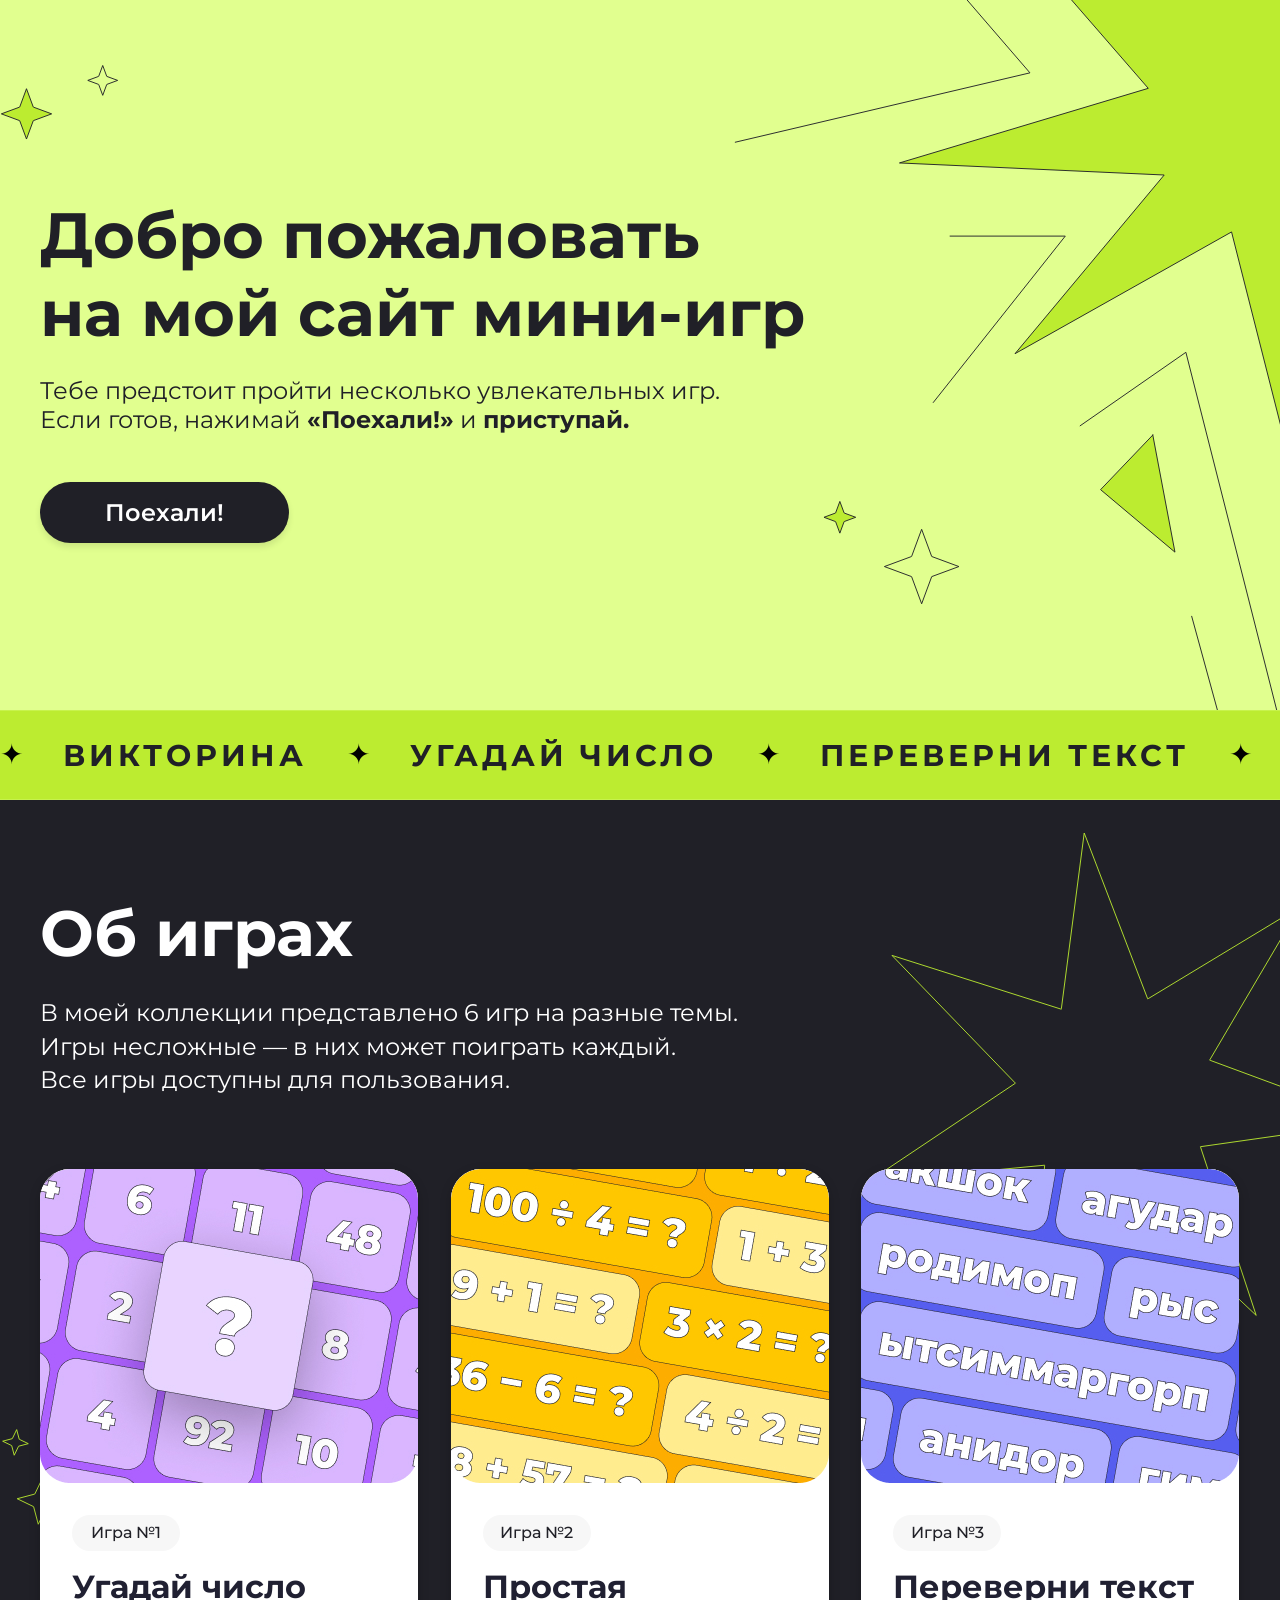
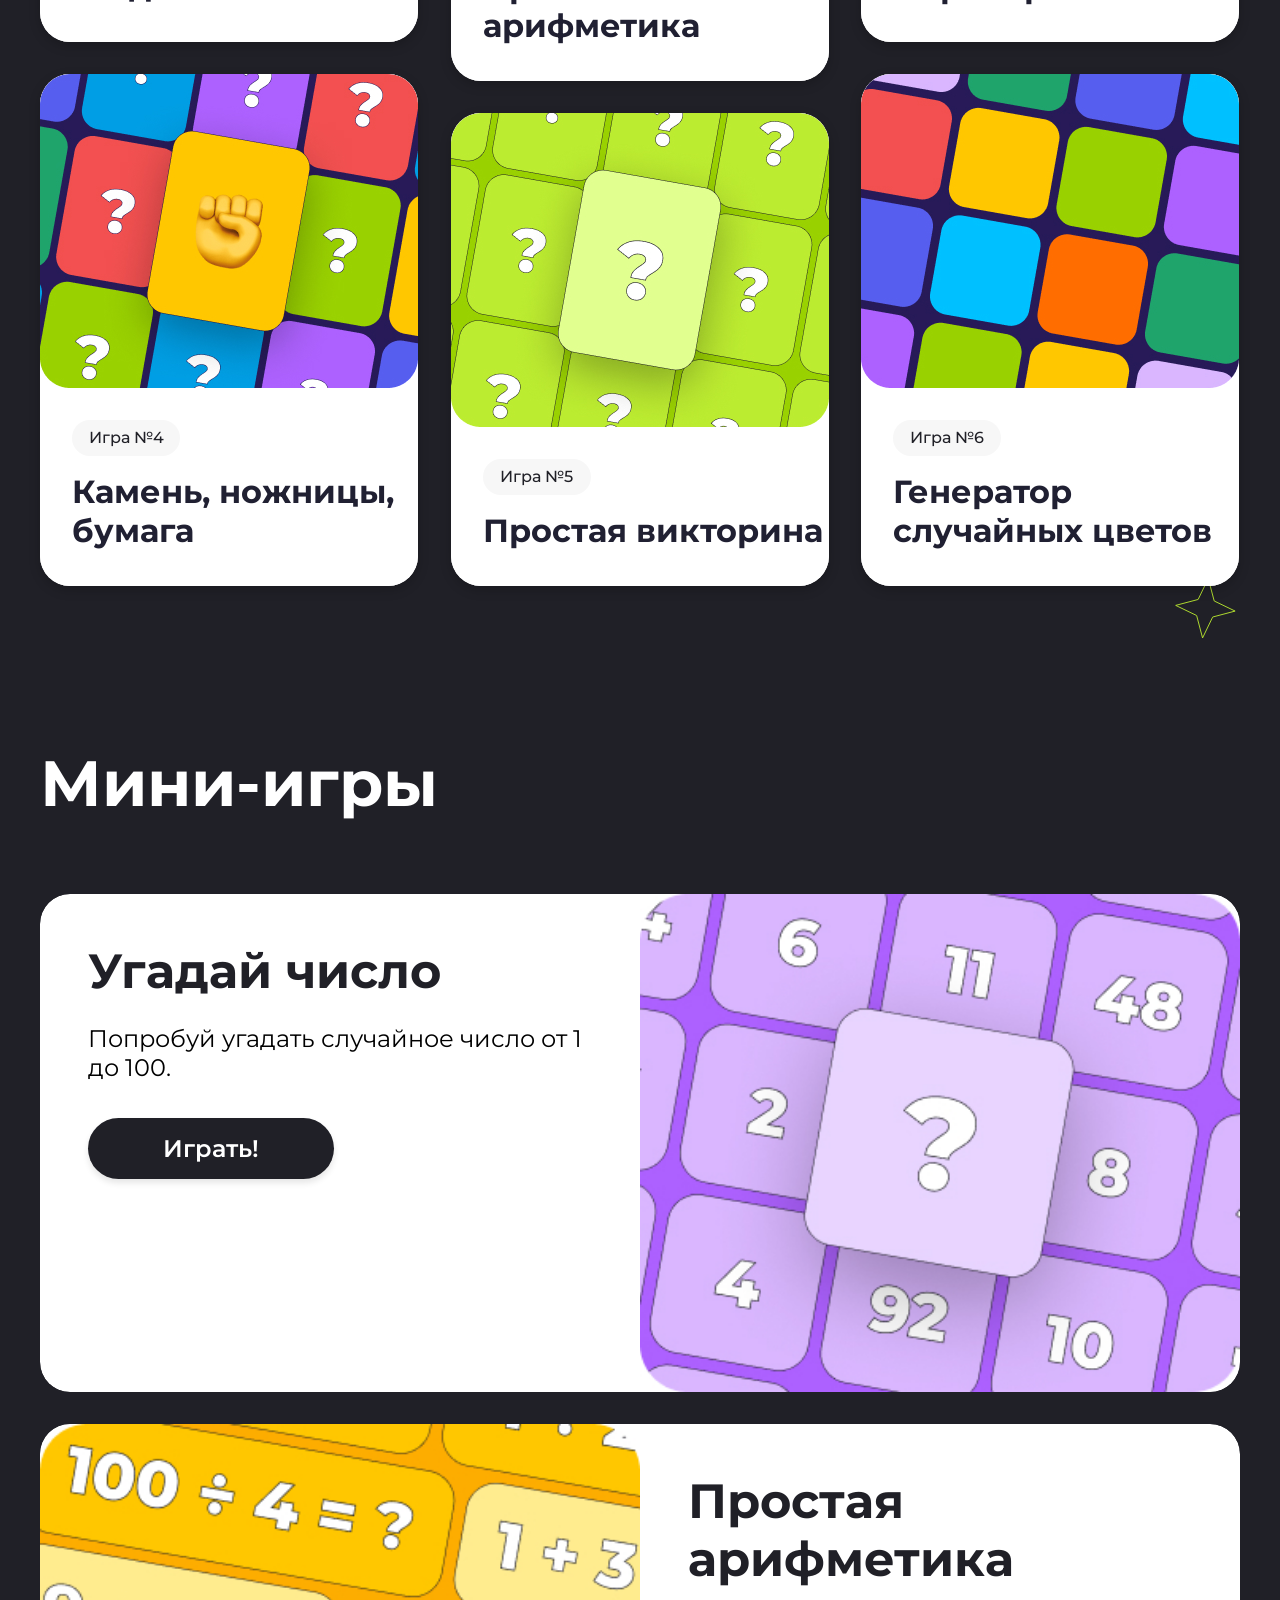
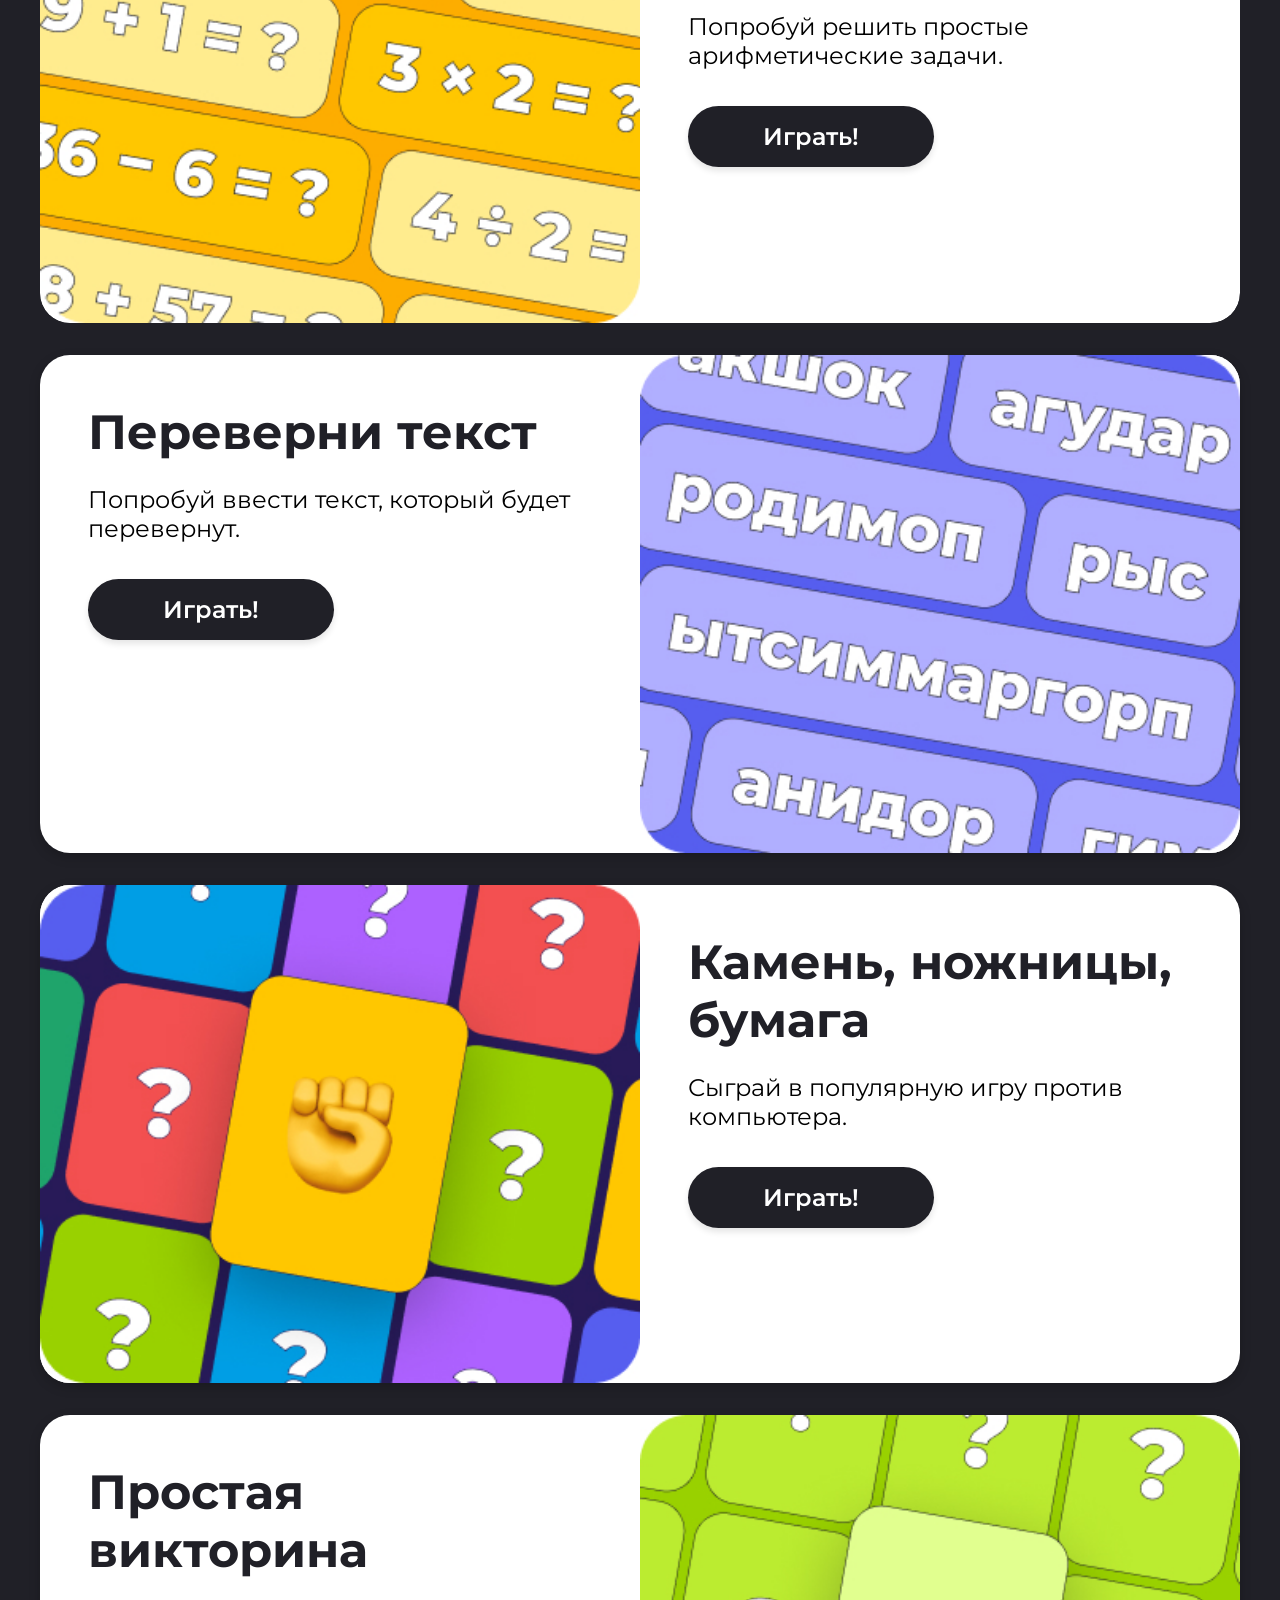
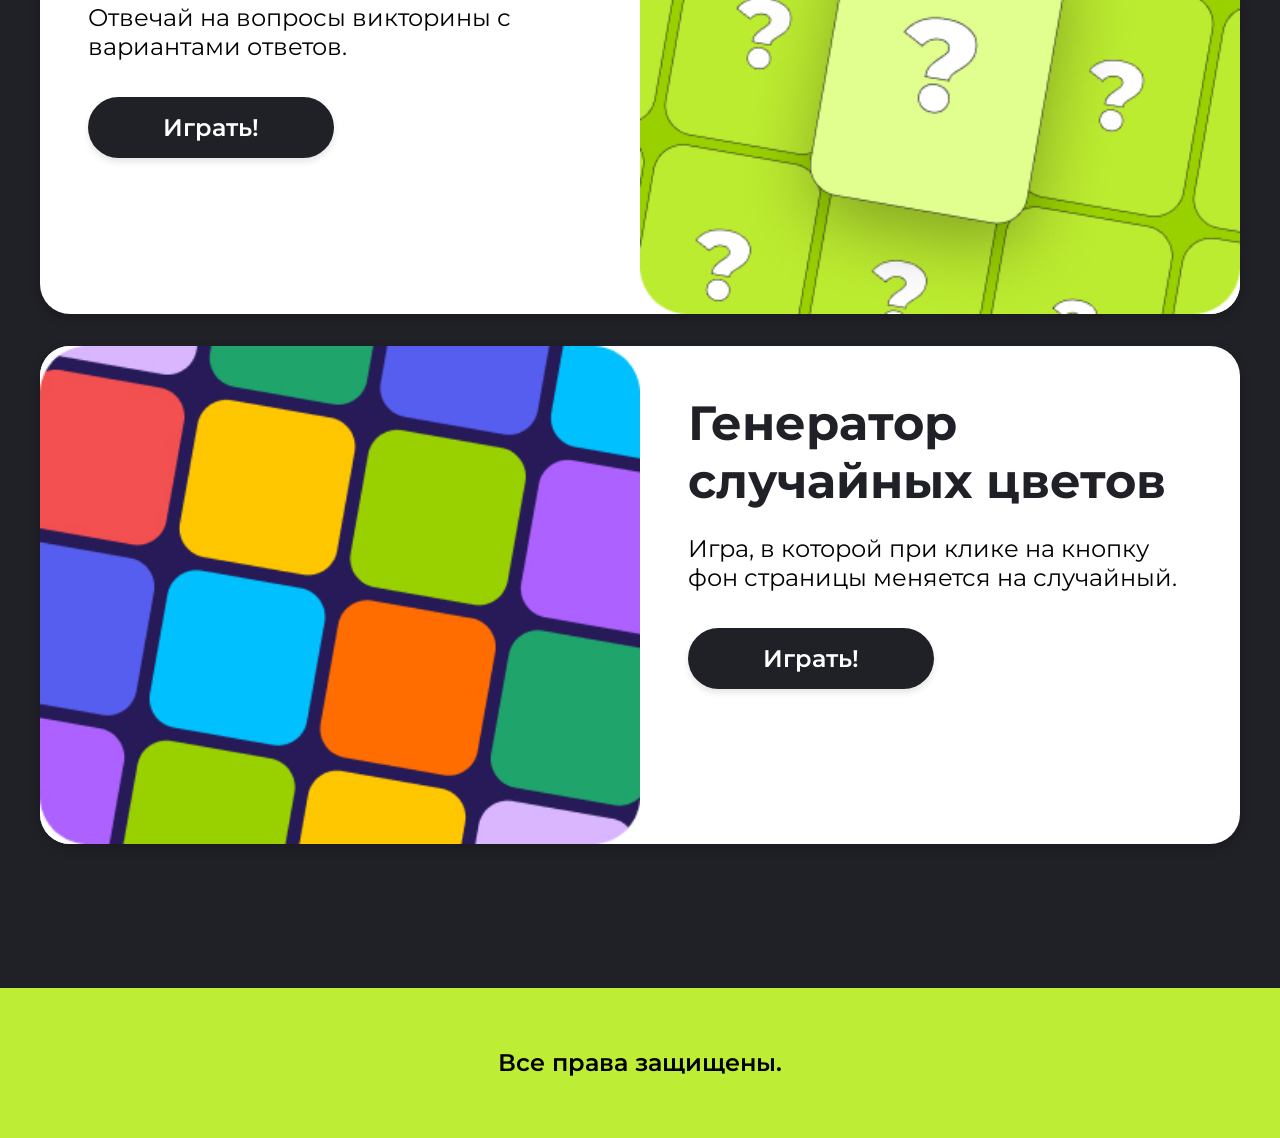
==== commit 72b15083: "1.Реализация мини -игры "Простая арифметика". 2.Затемнение с обратной стороны карточки, с игрой (для" ====
--- a/index.html
+++ b/index.html
@@ -173,16 +173,47 @@
     </div>
   </div>
 </div>
-      <!-- игра 2 - Простая арифметика -->
-      <div class="mini-game-card mini-game-card-mob" id="game-simple-math">
-        <div class="mini-game-card__image-wrapper"><img src="./images/path-to-your-image-2.jpg" alt="Простая арифметика"
-            class="mini-game-card__image"></div>
-        <div class="mini-game-card__content">
-          <h3 class="mini-game-card__title">Простая арифметика</h3>
-          <p class="mini-game-card__description">Попробуй решить простые арифметические задачи.</p>
-          <button class="mini-game-card__button mini-game-card__button-play">Играть!</button>
-        </div>
-      </div>
+      <!-- игра 2 - Простая арифметика (с переворотом) -->
+<div class="mini-game-card mini-game-card-mob" id="game-simple-math">
+  <div class="card-inner">
+    <!-- Лицевая сторона -->
+    <div class="card-front">
+      <div class="mini-game-card__image-wrapper">
+        <img src="./images/path-to-your-image-2.jpg" alt="Простая арифметика" class="mini-game-card__image">
+      </div>
+      <div class="mini-game-card__content">
+        <h3 class="mini-game-card__title">Простая арифметика</h3>
+        <p class="mini-game-card__description">Попробуй решить простые арифметические задачи.</p>
+        <button class="mini-game-card__button mini-game-card__button-play play-simple-math">Играть!</button>
+      </div>
+    </div>
+
+    <!-- Задняя сторона с игрой -->
+    <div class="card-back">
+      <div class="game-container math-game-container">
+        <h3 class="game-title">Простая арифметика</h3>
+        <div class="math-question">
+          <span id="mathQuestion" class="question-text">5 + 3</span>
+        </div>
+        
+        <div class="game-input-group">
+          <input type="number" id="mathAnswer" class="guess-input" placeholder="Ваш ответ">
+          <button id="checkMathBtn" class="game-button check-btn">Проверить</button>
+        </div>
+        
+        <div class="game-feedback">
+          <p id="mathFeedback" class="feedback-message"></p>
+          <p id="mathScore" class="attempts-count">Счёт: 0</p>
+        </div>
+        
+        <div class="game-actions">
+          <button id="newMathBtn" class="game-button new-game-btn">Новая игра</button>
+          <button id="backFromMathBtn" class="game-button back-btn">Назад</button>
+        </div>
+      </div>
+    </div>
+  </div>
+</div>
       <!-- игра 3 - Переверни текст -->
       <div class="mini-game-card" id="game-reverse-text">
         <div class="mini-game-card__content">
--- a/css/style.css
+++ b/css/style.css
@@ -747,6 +747,25 @@
   justify-content: center;
 }
 
+/* Затемнение фона для читаемости текста */
+.mini-game-card#game-guess-number .card-back::before {
+  content: "";
+  position: absolute;
+  top: 0;
+  left: 0;
+  width: 100%;
+  height: 100%;
+  background: rgba(0, 0, 0, 0.6);
+  border-radius: 30px;
+  z-index: 1;
+}
+
+/* Все элементы внутри .card-back должны быть выше затемнения */
+.mini-game-card#game-guess-number .card-back > * {
+  position: relative;
+  z-index: 2;
+}
+
 /* Содержимое игры на задней стороне */
 .game-container {
   padding: 40px 30px;
@@ -757,13 +776,13 @@
 .game-title {
   font-weight: 700;
   font-size: 32px;
-  color: #202027;
+  color: #ffffff;
   margin-bottom: 16px;
 }
 
 .game-description {
   font-size: 18px;
-  color: #555;
+  color: #f0f0f0;
   margin-bottom: 32px;
 }
 
@@ -876,6 +895,226 @@
   }
   .game-actions {
     flex-direction: column;
+  }
+}
+/* ===== 3D ПЕРЕВОРОТ ДЛЯ КАРТОЧКИ "ПРОСТАЯ АРИФМЕТИКА" ===== */
+.mini-game-card#game-simple-math {
+  perspective: 1500px;
+  background: transparent;
+  box-shadow: none;
+}
+
+.mini-game-card#game-simple-math .card-inner {
+  position: relative;
+  width: 100%;
+  height: 100%;
+  transition: transform 0.6s ease-in-out;
+  transform-style: preserve-3d;
+  border-radius: 30px;
+}
+
+.mini-game-card#game-simple-math.flipped .card-inner {
+  transform: rotateY(180deg);
+}
+
+.mini-game-card#game-simple-math .card-front,
+.mini-game-card#game-simple-math .card-back {
+  position: relative;
+  width: 100%;
+  min-height: 100%;
+  backface-visibility: hidden;
+  border-radius: 30px;
+  background: #fff;
+  display: flex;
+  flex-direction: row;
+  overflow: hidden;
+  box-shadow: 0 4px 12px rgba(0, 0, 0, 0.2);
+}
+
+.mini-game-card#game-simple-math .card-back {
+  position: absolute;
+  top: 0;
+  left: 0;
+  transform: rotateY(180deg);
+  background-image: url(../images/path-to-your-image-2.jpg);
+  background-position: center;
+  display: flex;
+  align-items: center;
+  justify-content: center;
+}
+
+/* Затемнение фона для читаемости текста */
+.mini-game-card#game-simple-math .card-back::before {
+  content: "";
+  position: absolute;
+  top: 0;
+  left: 0;
+  width: 100%;
+  height: 100%;
+  background: rgba(0, 0, 0, 0.6);
+  border-radius: 30px;
+  z-index: 1;
+}
+
+/* Все элементы внутри .card-back должны быть выше затемнения */
+.mini-game-card#game-simple-math .card-back > * {
+  position: relative;
+  z-index: 2;
+}
+
+/* Стили для арифметической игры на задней стороне */
+.mini-game-card#game-simple-math .game-container {
+  padding: 40px 30px;
+  width: 100%;
+  text-align: center;
+}
+
+.mini-game-card#game-simple-math .game-title {
+  font-weight: 700;
+  font-size: 32px;
+  color: #ffffff;
+  margin-bottom: 16px;
+}
+
+.mini-game-card#game-simple-math .game-description {
+  font-size: 18px;
+  color: #f0f0f0;
+  margin-bottom: 32px;
+}
+
+/* Стили для отображения арифметического вопроса */
+.math-question {
+  margin-bottom: 32px;
+}
+
+.question-text {
+  font-size: 48px;
+  font-weight: 800;
+  color: #ffffff;
+  background: rgba(0, 0, 0, 0.3);
+  padding: 20px 30px;
+  border-radius: 60px;
+  display: inline-block;
+  letter-spacing: 4px;
+}
+
+.mini-game-card#game-simple-math .game-input-group {
+  display: flex;
+  gap: 12px;
+  justify-content: center;
+  margin-bottom: 24px;
+  flex-wrap: wrap;
+}
+
+.mini-game-card#game-simple-math .guess-input {
+  padding: 12px 20px;
+  font-size: 18px;
+  border: 2px solid #ddd;
+  border-radius: 60px;
+  width: 180px;
+  text-align: center;
+  font-family: "Montserrat", sans-serif;
+  outline: none;
+  transition: 0.2s;
+  background: rgba(255, 255, 255, 0.9);
+}
+
+.mini-game-card#game-simple-math .guess-input:focus {
+  border-color: #bcec30;
+}
+
+.mini-game-card#game-simple-math .game-button {
+  padding: 12px 28px;
+  border: none;
+  border-radius: 60px;
+  font-size: 18px;
+  font-weight: 600;
+  cursor: pointer;
+  transition: all 0.3s ease;
+  font-family: "Montserrat", sans-serif;
+}
+
+.mini-game-card#game-simple-math .check-btn {
+  background-color: #202027;
+  color: white;
+}
+
+.mini-game-card#game-simple-math .check-btn:hover {
+  transform: translateY(-2px);
+  box-shadow: 0 6px 8px rgba(0, 0, 0, 0.2);
+}
+
+.mini-game-card#game-simple-math .new-game-btn {
+  background-color: #4caf50;
+  color: white;
+}
+
+.mini-game-card#game-simple-math .new-game-btn:hover {
+  background-color: #45a049;
+}
+
+.mini-game-card#game-simple-math .back-btn {
+  background-color: #ff9800;
+  color: white;
+}
+
+.mini-game-card#game-simple-math .back-btn:hover {
+  background-color: #fb8c00;
+}
+
+.mini-game-card#game-simple-math .game-feedback {
+  margin: 20px 0;
+  min-height: 80px;
+}
+
+.mini-game-card#game-simple-math .feedback-message {
+  font-size: 20px;
+  font-weight: 600;
+  margin-bottom: 8px;
+  color: #ffffff;
+}
+
+.mini-game-card#game-simple-math .attempts-count {
+  font-size: 18px;
+  color: #dddddd;
+}
+
+.mini-game-card#game-simple-math .game-actions {
+  display: flex;
+  gap: 15px;
+  justify-content: center;
+  margin-top: 10px;
+  flex-wrap: wrap;
+}
+
+/* Адаптация для мобильных устройств */
+@media (max-width: 767px) {
+  .mini-game-card#game-simple-math .card-front,
+  .mini-game-card#game-simple-math .card-back {
+    flex-direction: column;
+  }
+  .mini-game-card#game-simple-math .game-container {
+    padding: 30px 20px;
+  }
+  .mini-game-card#game-simple-math .game-title {
+    font-size: 28px;
+  }
+  .mini-game-card#game-simple-math .guess-input {
+    width: 100%;
+  }
+  .mini-game-card#game-simple-math .game-input-group {
+    flex-direction: column;
+    align-items: stretch;
+  }
+  .mini-game-card#game-simple-math .game-actions {
+    flex-direction: column;
+  }
+  .question-text {
+    font-size: 36px;
+    padding: 15px 20px;
+  }
+  .math-question {
+    margin-bottom: 24px;
   }
 }
 .footer {
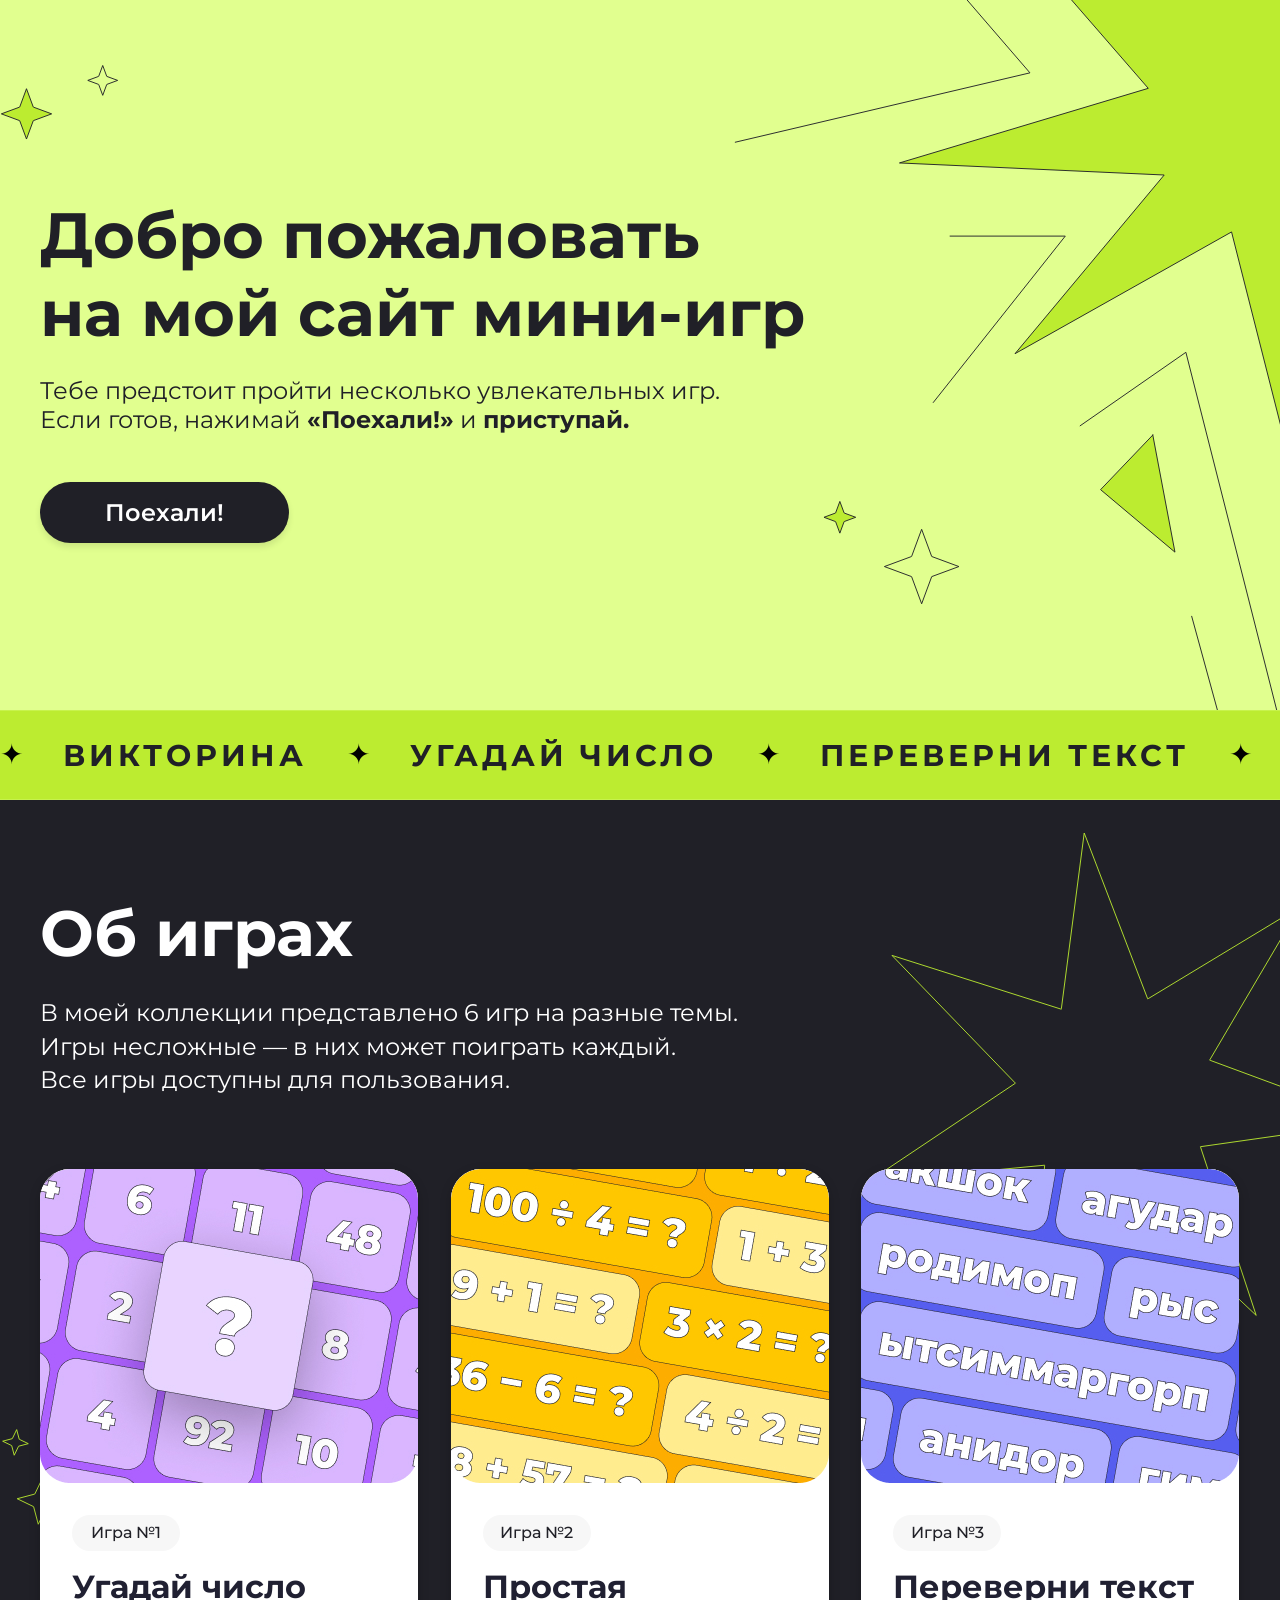
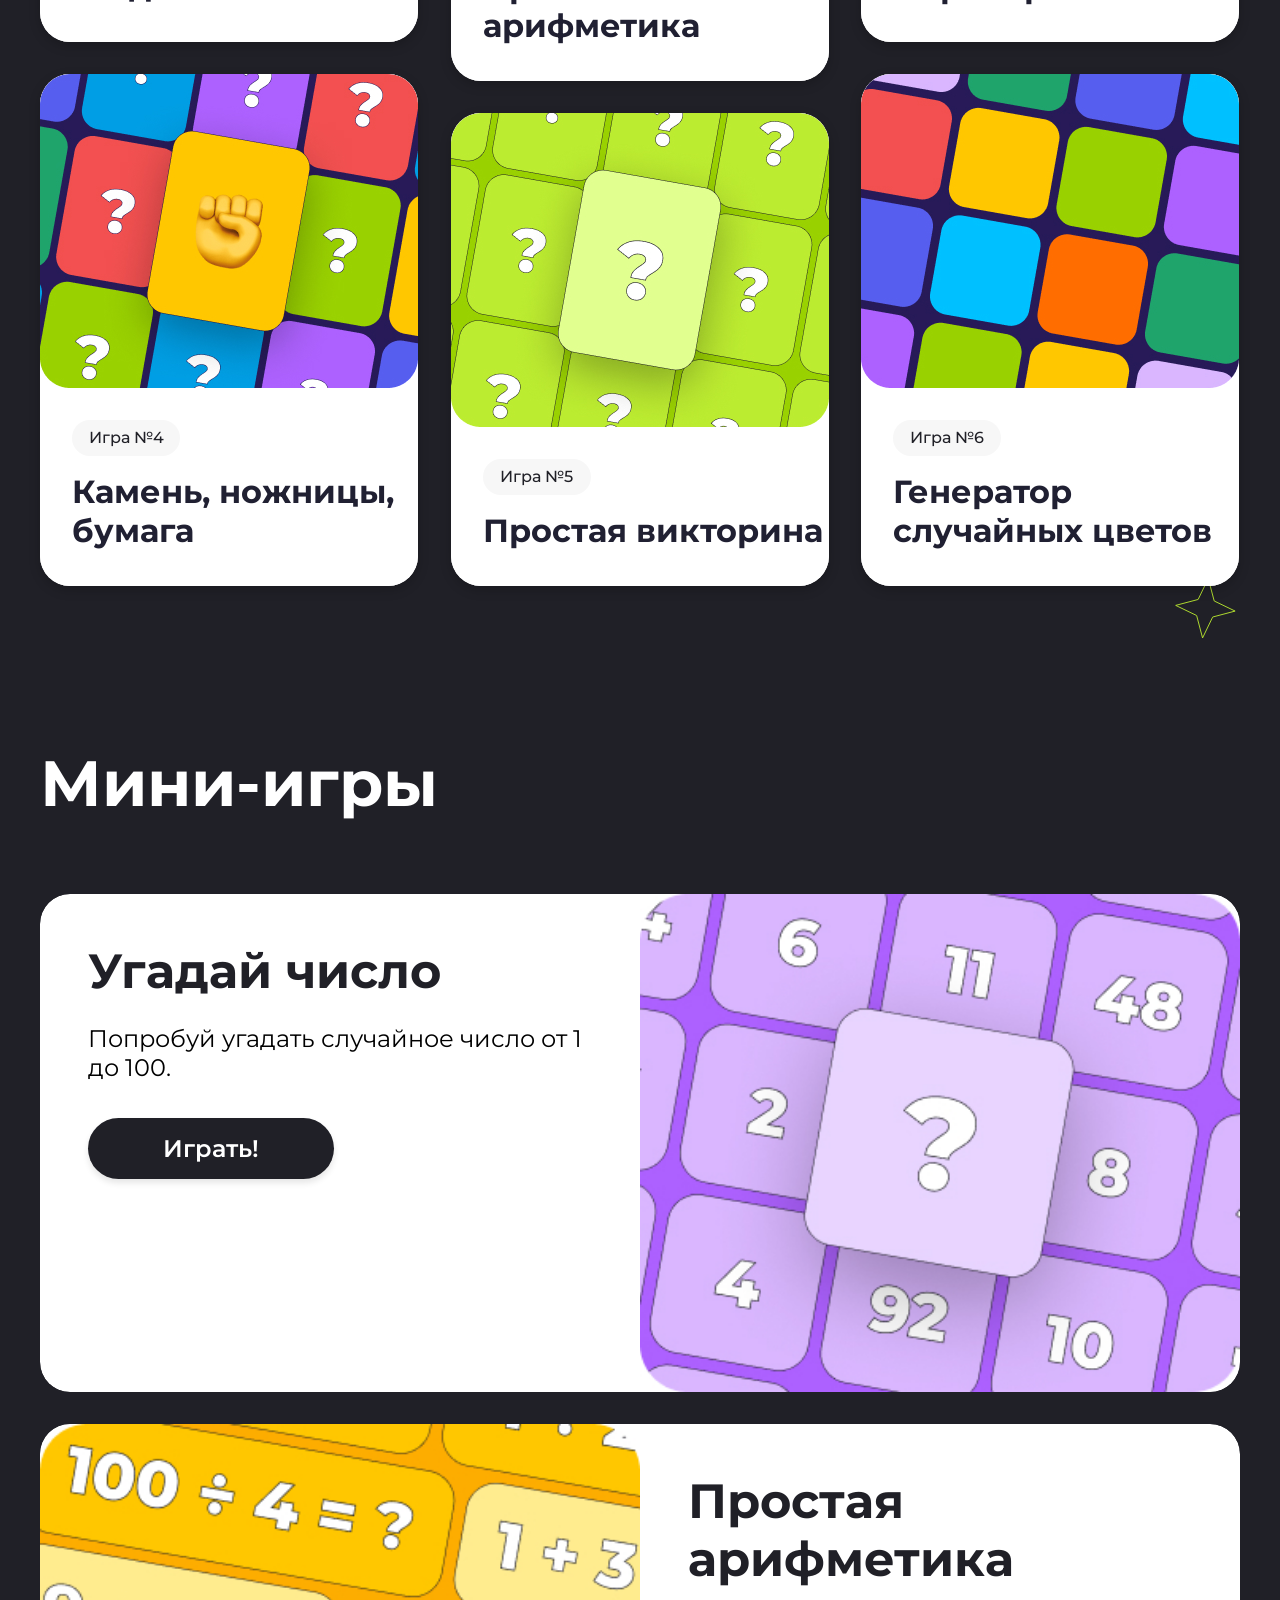
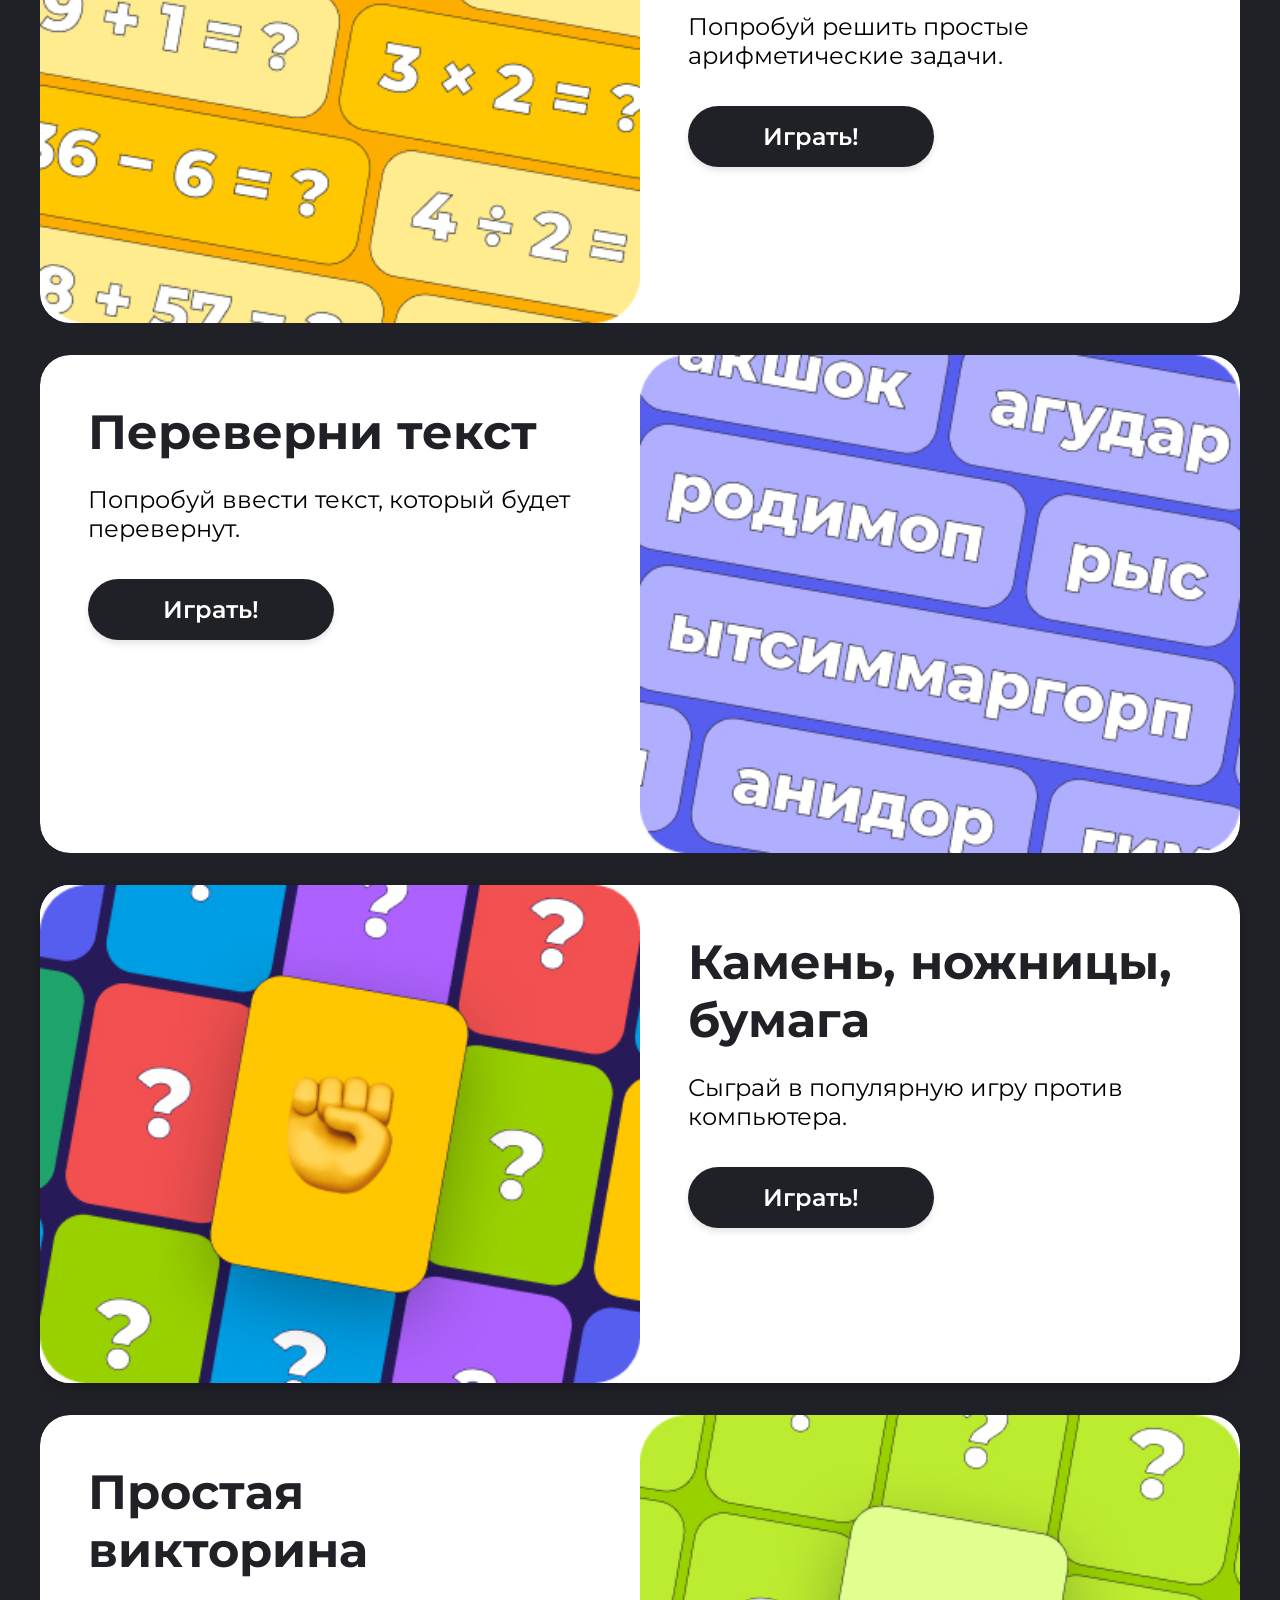
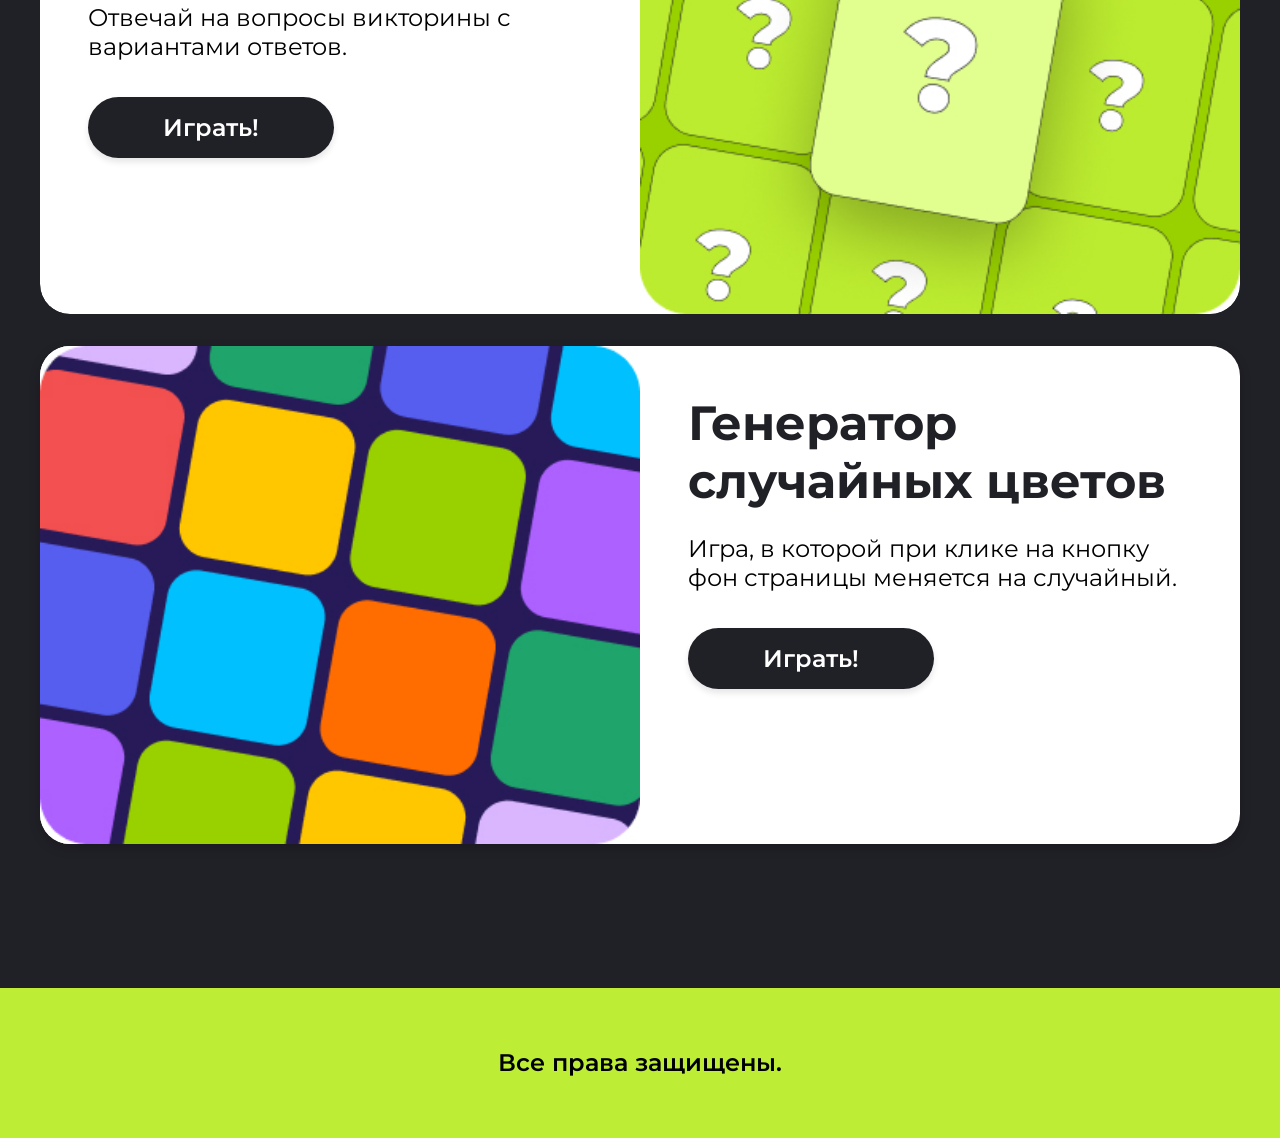
==== commit 064993ec: "Реализация игр "Переверни текст" и "Простая викторина"." ====
--- a/index.html
+++ b/index.html
@@ -214,16 +214,44 @@
     </div>
   </div>
 </div>
-      <!-- игра 3 - Переверни текст -->
-      <div class="mini-game-card" id="game-reverse-text">
-        <div class="mini-game-card__content">
-          <h3 class="mini-game-card__title">Переверни текст</h3>
-          <p class="mini-game-card__description">Попробуй ввести текст, который будет перевернут.</p>
-          <button class="mini-game-card__button mini-game-card__button-play">Играть!</button>
-        </div>
-        <div class="mini-game-card__image-wrapper"><img src="./images/path-to-your-image-3.jpg" alt="Переверни текст"
-            class="mini-game-card__image"></div>
-      </div>
+     <!-- игра 3 - Переверни текст (с переворотом) -->
+<div class="mini-game-card" id="game-reverse-text">
+  <div class="card-inner">
+    <!-- Лицевая сторона -->
+    <div class="card-front">
+      <div class="mini-game-card__content">
+        <h3 class="mini-game-card__title">Переверни текст</h3>
+        <p class="mini-game-card__description">Попробуй ввести текст, который будет перевернут.</p>
+        <button class="mini-game-card__button mini-game-card__button-play play-reverse-text">Играть!</button>
+      </div>
+      <div class="mini-game-card__image-wrapper">
+        <img src="./images/path-to-your-image-3.jpg" alt="Переверни текст" class="mini-game-card__image">
+      </div>
+    </div>
+
+    <!-- Задняя сторона с игрой -->
+    <div class="card-back">
+      <div class="game-container reverse-container">
+        <h3 class="game-title">Переверни текст</h3>
+        <p class="game-description">Введи любую фразу, и она отобразится задом наперёд.</p>
+        
+        <div class="game-input-group">
+          <input type="text" id="reverseInput" class="guess-input" placeholder="Введите текст">
+          <button id="reverseBtn" class="game-button check-btn">Перевернуть!</button>
+        </div>
+        
+        <div class="game-feedback">
+          <p id="reverseResult" class="feedback-message" style="word-break: break-all;"></p>
+        </div>
+        
+        <div class="game-actions">
+          <button id="clearReverseBtn" class="game-button new-game-btn">Очистить</button>
+          <button id="backFromReverseBtn" class="game-button back-btn">Назад</button>
+        </div>
+      </div>
+    </div>
+  </div>
+</div>
       <!-- игра 4 - Камень, ножницы, бумага -->
       <div class="mini-game-card mini-game-card-mob" id="game-rock-paper-scissors">
         <div class="mini-game-card__image-wrapper"><img src="./images/path-to-your-image-4.jpg"
@@ -234,16 +262,42 @@
           <button class="mini-game-card__button mini-game-card__button-play">Играть!</button>
         </div>
       </div>
-      <!-- игра 5 - Простая викторина -->
-      <div class="mini-game-card" id="game-quiz">
-        <div class="mini-game-card__content">
-          <h3 class="mini-game-card__title">Простая викторина</h3>
-          <p class="mini-game-card__description">Отвечай на вопросы викторины с вариантами ответов.</p>
-          <button class="mini-game-card__button mini-game-card__button-play">Играть!</button>
-        </div>
-        <div class="mini-game-card__image-wrapper"><img src="./images/path-to-your-image-5.jpg" alt="Простая викторина"
-            class="mini-game-card__image"></div>
-      </div>
+     <!-- игра 5 - Простая викторина (с переворотом) -->
+<div class="mini-game-card" id="game-quiz">
+  <div class="card-inner">
+    <!-- Лицевая сторона -->
+    <div class="card-front">
+      <div class="mini-game-card__content">
+        <h3 class="mini-game-card__title">Простая викторина</h3>
+        <p class="mini-game-card__description">Отвечай на вопросы викторины с вариантами ответов.</p>
+        <button class="mini-game-card__button mini-game-card__button-play play-quiz">Играть!</button>
+      </div>
+      <div class="mini-game-card__image-wrapper">
+        <img src="./images/path-to-your-image-5.jpg" alt="Простая викторина" class="mini-game-card__image">
+      </div>
+    </div>
+
+    <!-- Задняя сторона с викториной -->
+    <div class="card-back">
+      <div class="game-container quiz-container">
+        <h3 class="game-title">Викторина</h3>
+        <p class="game-description">Проверь свои знания!</p>
+        
+        <div class="quiz-buttons">
+          <button id="startQuizBtn" class="game-button check-btn">Начать викторину</button>
+        </div>
+        
+        <div class="game-feedback">
+          <p id="quizResult" class="feedback-message"></p>
+        </div>
+        
+        <div class="game-actions">
+          <button id="backFromQuizBtn" class="game-button back-btn">Назад</button>
+        </div>
+      </div>
+    </div>
+  </div>
+</div>
       <!-- игра 6 - Генератор случайных цветов -->
       <div class="mini-game-card mini-game-card-mob" id="game-random-color">
         <div class="mini-game-card__image-wrapper"><img src="./images/path-to-your-image-6.jpg"
--- a/css/style.css
+++ b/css/style.css
@@ -1117,6 +1117,352 @@
     margin-bottom: 24px;
   }
 }
+/* ===== 3D ПЕРЕВОРОТ ДЛЯ КАРТОЧКИ "ПЕРЕВЕРНИ ТЕКСТ" ===== */
+.mini-game-card#game-reverse-text {
+  perspective: 1500px;
+  background: transparent;
+  box-shadow: none;
+}
+
+.mini-game-card#game-reverse-text .card-inner {
+  position: relative;
+  width: 100%;
+  height: 100%;
+  transition: transform 0.6s ease-in-out;
+  transform-style: preserve-3d;
+  border-radius: 30px;
+}
+
+.mini-game-card#game-reverse-text.flipped .card-inner {
+  transform: rotateY(180deg);
+}
+
+.mini-game-card#game-reverse-text .card-front,
+.mini-game-card#game-reverse-text .card-back {
+  position: relative;
+  width: 100%;
+  min-height: 100%;
+  backface-visibility: hidden;
+  border-radius: 30px;
+  background: #fff;
+  display: flex;
+  flex-direction: row;
+  overflow: hidden;
+  box-shadow: 0 4px 12px rgba(0, 0, 0, 0.2);
+}
+
+.mini-game-card#game-reverse-text .card-back {
+  position: absolute;
+  top: 0;
+  left: 0;
+  transform: rotateY(180deg);
+  background-image: url(../images/path-to-your-image-3.jpg);
+  background-position: center;
+  display: flex;
+  align-items: center;
+  justify-content: center;
+}
+
+/* Затемнение фона для читаемости текста */
+.mini-game-card#game-reverse-text .card-back::before {
+  content: "";
+  position: absolute;
+  top: 0;
+  left: 0;
+  width: 100%;
+  height: 100%;
+  background: rgba(0, 0, 0, 0.6);
+  border-radius: 30px;
+  z-index: 1;
+}
+
+/* Все элементы внутри .card-back должны быть выше затемнения */
+.mini-game-card#game-reverse-text .card-back > * {
+  position: relative;
+  z-index: 2;
+}
+
+/* Стили для игры на задней стороне */
+.mini-game-card#game-reverse-text .game-container {
+  padding: 40px 30px;
+  width: 100%;
+  text-align: center;
+}
+
+.mini-game-card#game-reverse-text .game-title {
+  font-weight: 700;
+  font-size: 32px;
+  color: #ffffff;
+  margin-bottom: 16px;
+}
+
+.mini-game-card#game-reverse-text .game-description {
+  font-size: 18px;
+  color: #f0f0f0;
+  margin-bottom: 32px;
+}
+
+.mini-game-card#game-reverse-text .game-input-group {
+  display: flex;
+  gap: 12px;
+  justify-content: center;
+  margin-bottom: 24px;
+  flex-wrap: wrap;
+}
+
+.mini-game-card#game-reverse-text .guess-input {
+  padding: 12px 20px;
+  font-size: 18px;
+  border: 2px solid #ddd;
+  border-radius: 60px;
+  width: 250px;
+  text-align: center;
+  font-family: "Montserrat", sans-serif;
+  outline: none;
+  transition: 0.2s;
+  background: rgba(255, 255, 255, 0.9);
+}
+
+.mini-game-card#game-reverse-text .guess-input:focus {
+  border-color: #bcec30;
+}
+
+.mini-game-card#game-reverse-text .game-button {
+  padding: 12px 28px;
+  border: none;
+  border-radius: 60px;
+  font-size: 18px;
+  font-weight: 600;
+  cursor: pointer;
+  transition: all 0.3s ease;
+  font-family: "Montserrat", sans-serif;
+}
+
+.mini-game-card#game-reverse-text .check-btn {
+  background-color: #202027;
+  color: white;
+}
+
+.mini-game-card#game-reverse-text .check-btn:hover {
+  transform: translateY(-2px);
+  box-shadow: 0 6px 8px rgba(0, 0, 0, 0.2);
+}
+
+.mini-game-card#game-reverse-text .new-game-btn {
+  background-color: #4caf50;
+  color: white;
+}
+
+.mini-game-card#game-reverse-text .new-game-btn:hover {
+  background-color: #45a049;
+}
+
+.mini-game-card#game-reverse-text .back-btn {
+  background-color: #ff9800;
+  color: white;
+}
+
+.mini-game-card#game-reverse-text .back-btn:hover {
+  background-color: #fb8c00;
+}
+
+.mini-game-card#game-reverse-text .game-feedback {
+  margin: 20px 0;
+  min-height: 80px;
+}
+
+.mini-game-card#game-reverse-text .feedback-message {
+  font-size: 20px;
+  font-weight: 600;
+  margin-bottom: 8px;
+  color: #ffffff;
+  word-break: break-all;
+}
+
+/* Адаптация для мобильных устройств */
+@media (max-width: 767px) {
+  .mini-game-card#game-reverse-text .card-front,
+  .mini-game-card#game-reverse-text .card-back {
+    flex-direction: column;
+  }
+  .mini-game-card#game-reverse-text .game-container {
+    padding: 30px 20px;
+  }
+  .mini-game-card#game-reverse-text .game-title {
+    font-size: 28px;
+  }
+  .mini-game-card#game-reverse-text .guess-input {
+    width: 100%;
+  }
+  .mini-game-card#game-reverse-text .game-input-group {
+    flex-direction: column;
+    align-items: stretch;
+  }
+  .mini-game-card#game-reverse-text .game-actions {
+    flex-direction: column;
+  }
+}
+/* ===== 3D ПЕРЕВОРОТ ДЛЯ КАРТОЧКИ "ВИКТОРИНА" ===== */
+.mini-game-card#game-quiz {
+  perspective: 1500px;
+  background: transparent;
+  box-shadow: none;
+}
+
+.mini-game-card#game-quiz .card-inner {
+  position: relative;
+  width: 100%;
+  height: 100%;
+  transition: transform 0.6s ease-in-out;
+  transform-style: preserve-3d;
+  border-radius: 30px;
+}
+
+.mini-game-card#game-quiz.flipped .card-inner {
+  transform: rotateY(180deg);
+}
+
+.mini-game-card#game-quiz .card-front,
+.mini-game-card#game-quiz .card-back {
+  position: relative;
+  width: 100%;
+  min-height: 100%;
+  backface-visibility: hidden;
+  border-radius: 30px;
+  background: #fff;
+  display: flex;
+  flex-direction: row;
+  overflow: hidden;
+  box-shadow: 0 4px 12px rgba(0, 0, 0, 0.2);
+}
+
+.mini-game-card#game-quiz .card-back {
+  position: absolute;
+  top: 0;
+  left: 0;
+  transform: rotateY(180deg);
+  background-image: url(../images/path-to-your-image-5.jpg);
+  background-position: center;
+  display: flex;
+  align-items: center;
+  justify-content: center;
+}
+
+/* Затемнение фона для читаемости текста */
+.mini-game-card#game-quiz .card-back::before {
+  content: "";
+  position: absolute;
+  top: 0;
+  left: 0;
+  width: 100%;
+  height: 100%;
+  background: rgba(0, 0, 0, 0.6);
+  border-radius: 30px;
+  z-index: 1;
+}
+
+/* Все элементы внутри .card-back должны быть выше затемнения */
+.mini-game-card#game-quiz .card-back > * {
+  position: relative;
+  z-index: 2;
+}
+
+/* Стили для викторины на задней стороне */
+.mini-game-card#game-quiz .game-container {
+  padding: 40px 30px;
+  width: 100%;
+  text-align: center;
+}
+
+.mini-game-card#game-quiz .game-title {
+  font-weight: 700;
+  font-size: 32px;
+  color: #ffffff;
+  margin-bottom: 16px;
+}
+
+.mini-game-card#game-quiz .game-description {
+  font-size: 18px;
+  color: #f0f0f0;
+  margin-bottom: 32px;
+}
+
+.mini-game-card#game-quiz .quiz-buttons {
+  margin: 20px 0;
+}
+
+.mini-game-card#game-quiz .game-button {
+  padding: 12px 28px;
+  border: none;
+  border-radius: 60px;
+  font-size: 18px;
+  font-weight: 600;
+  cursor: pointer;
+  transition: all 0.3s ease;
+  font-family: "Montserrat", sans-serif;
+}
+
+.mini-game-card#game-quiz .check-btn {
+  background-color: #202027;
+  color: white;
+  padding: 16px 40px;
+  font-size: 20px;
+}
+
+.mini-game-card#game-quiz .check-btn:hover {
+  transform: translateY(-2px);
+  box-shadow: 0 6px 8px rgba(0, 0, 0, 0.2);
+}
+
+.mini-game-card#game-quiz .back-btn {
+  background-color: #ff9800;
+  color: white;
+}
+
+.mini-game-card#game-quiz .back-btn:hover {
+  background-color: #fb8c00;
+}
+
+.mini-game-card#game-quiz .game-feedback {
+  margin: 20px 0;
+  min-height: 80px;
+}
+
+.mini-game-card#game-quiz .feedback-message {
+  font-size: 20px;
+  font-weight: 600;
+  margin-bottom: 8px;
+  color: #ffffff;
+}
+
+.mini-game-card#game-quiz .game-actions {
+  display: flex;
+  gap: 15px;
+  justify-content: center;
+  margin-top: 10px;
+  flex-wrap: wrap;
+}
+
+/* Адаптация для мобильных устройств */
+@media (max-width: 767px) {
+  .mini-game-card#game-quiz .card-front,
+  .mini-game-card#game-quiz .card-back {
+    flex-direction: column;
+  }
+  .mini-game-card#game-quiz .game-container {
+    padding: 30px 20px;
+  }
+  .mini-game-card#game-quiz .game-title {
+    font-size: 28px;
+  }
+  .mini-game-card#game-quiz .game-actions {
+    flex-direction: column;
+  }
+  .mini-game-card#game-quiz .check-btn {
+    padding: 14px 30px;
+    font-size: 18px;
+  }
+}
 .footer {
   height: 150px;
   background-color: #bded35;
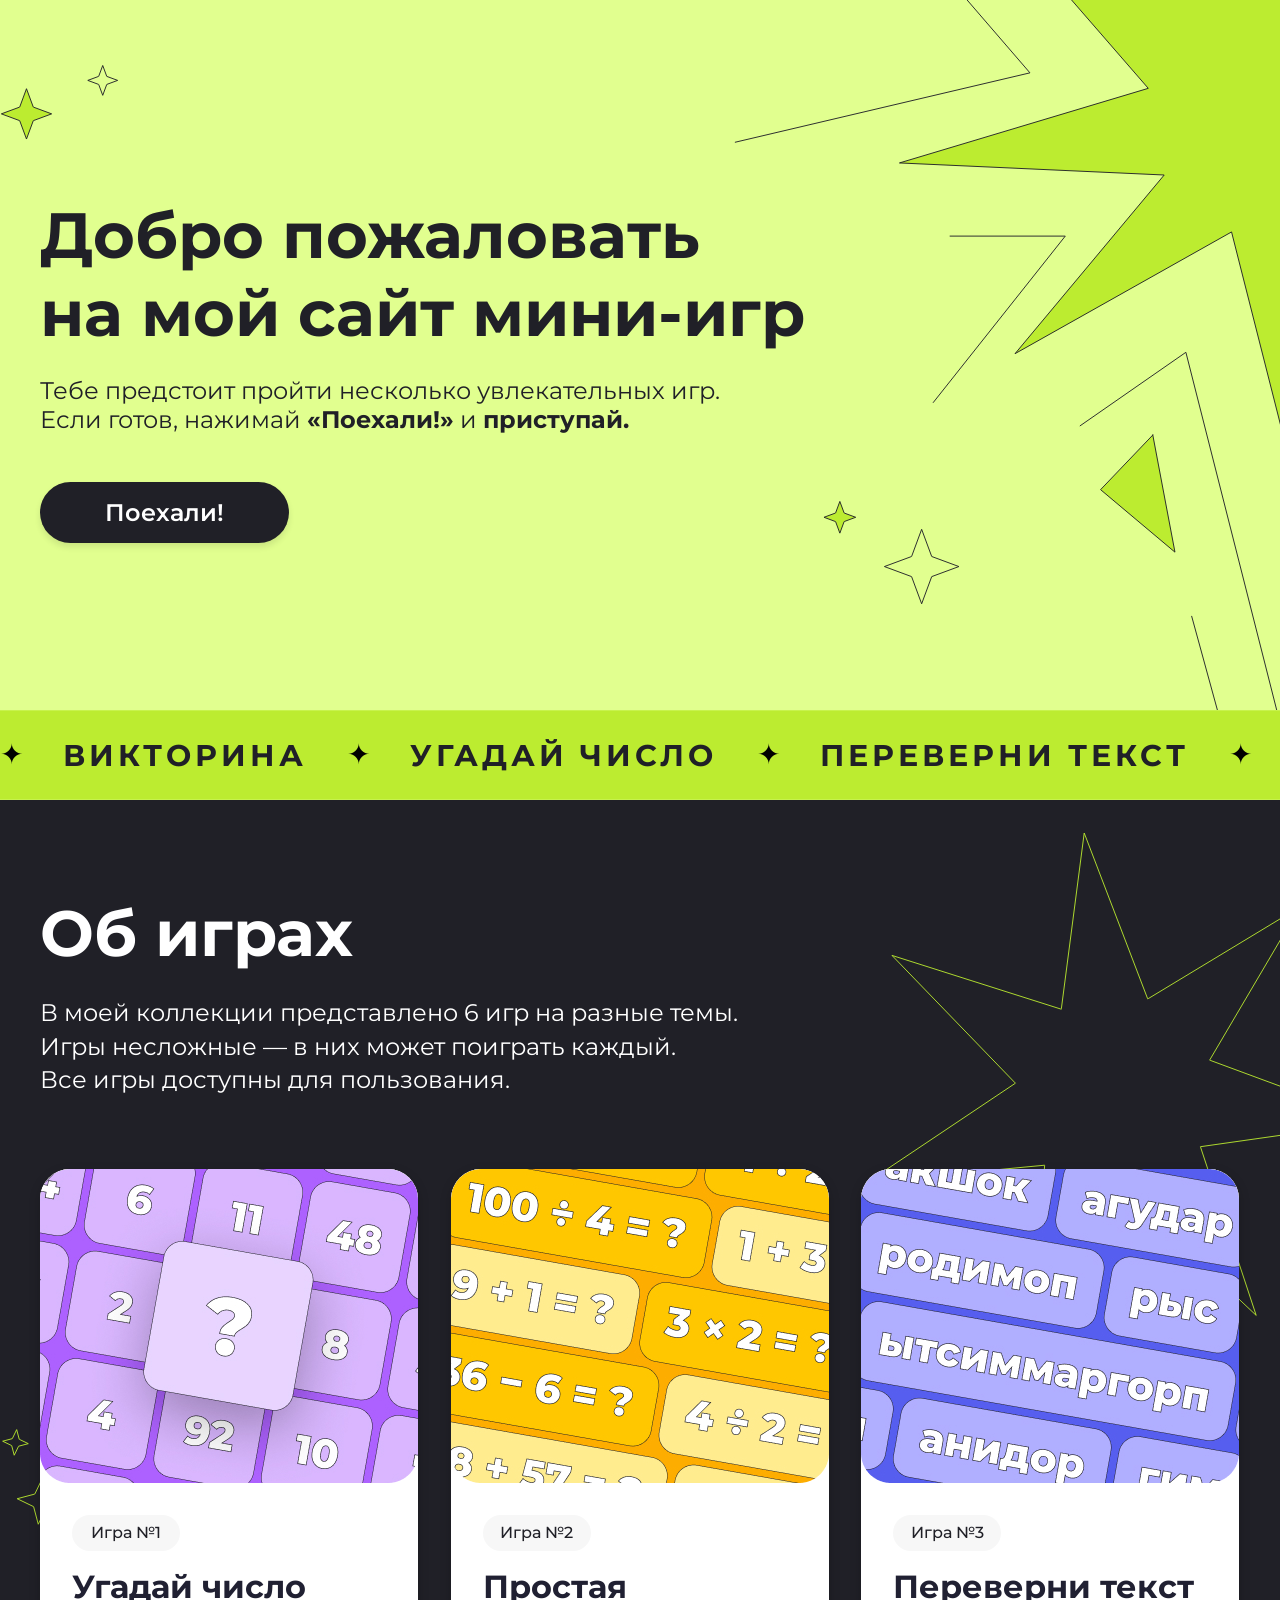
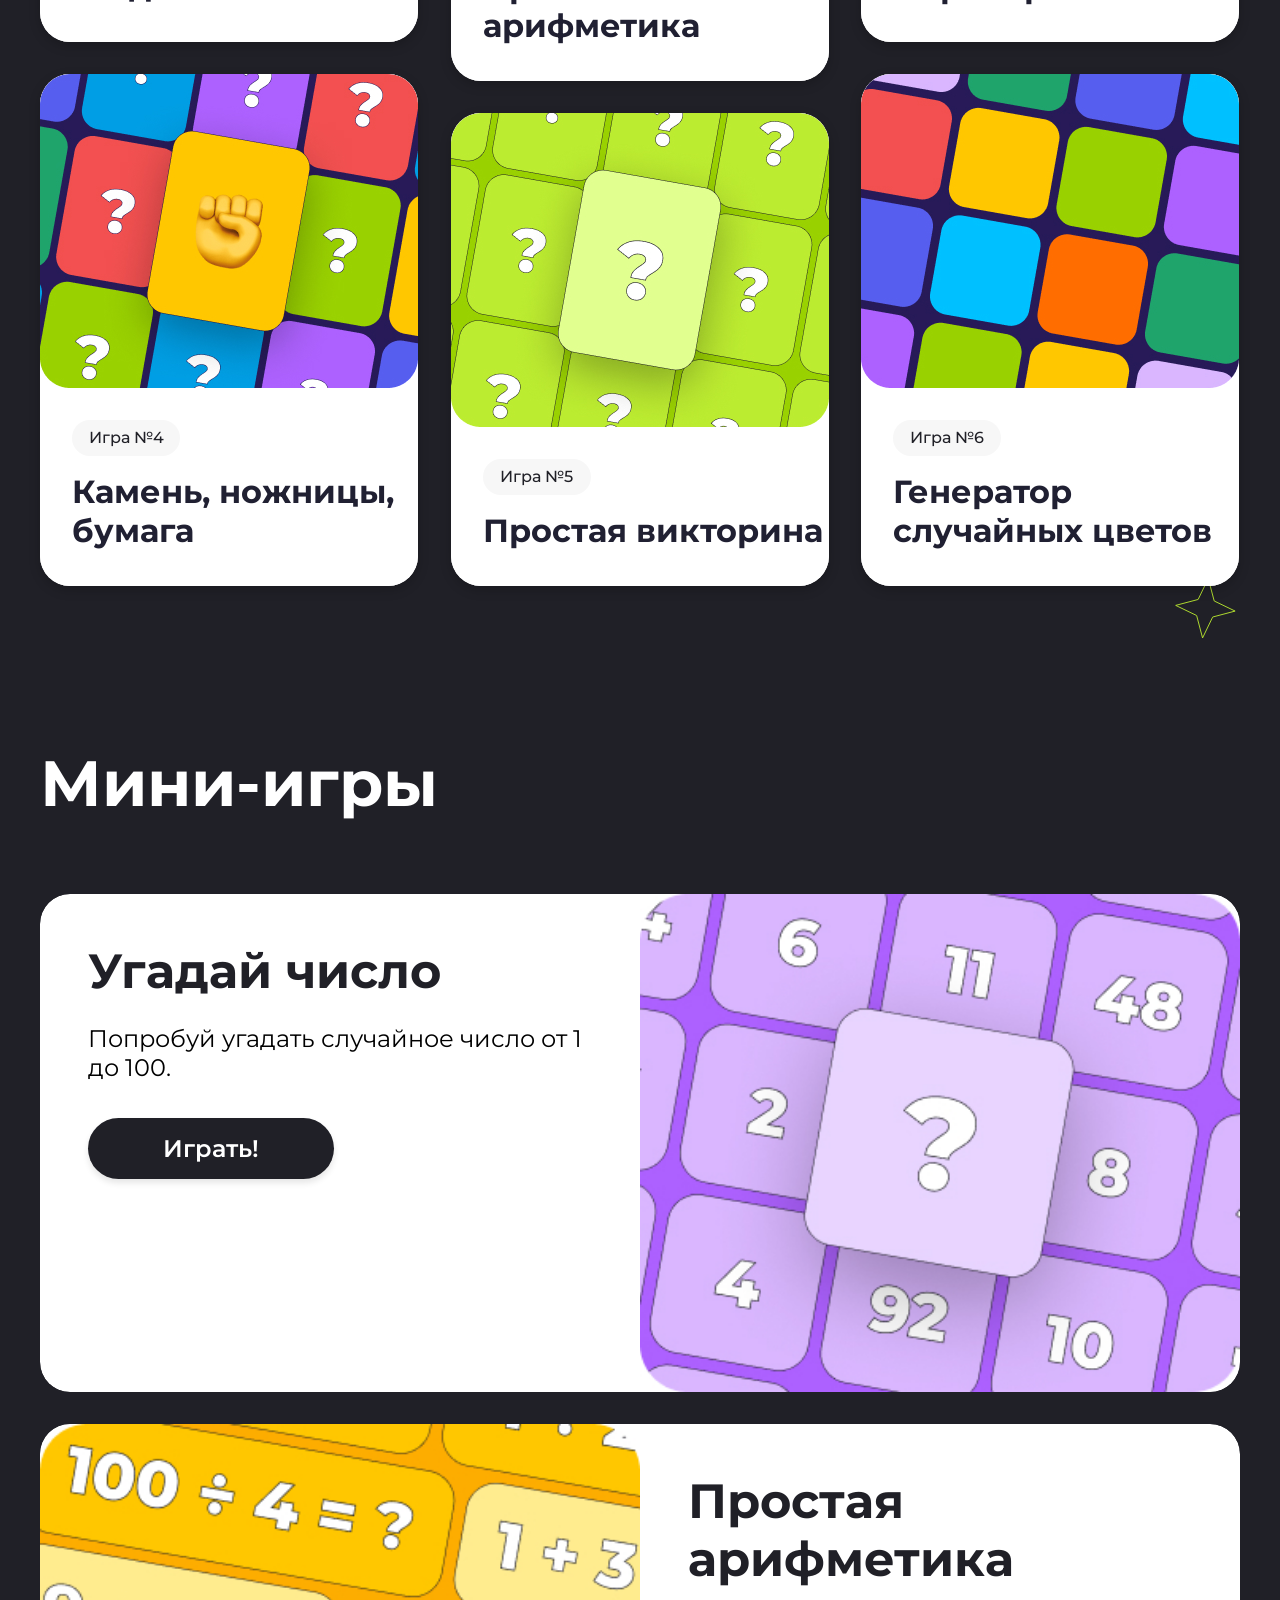
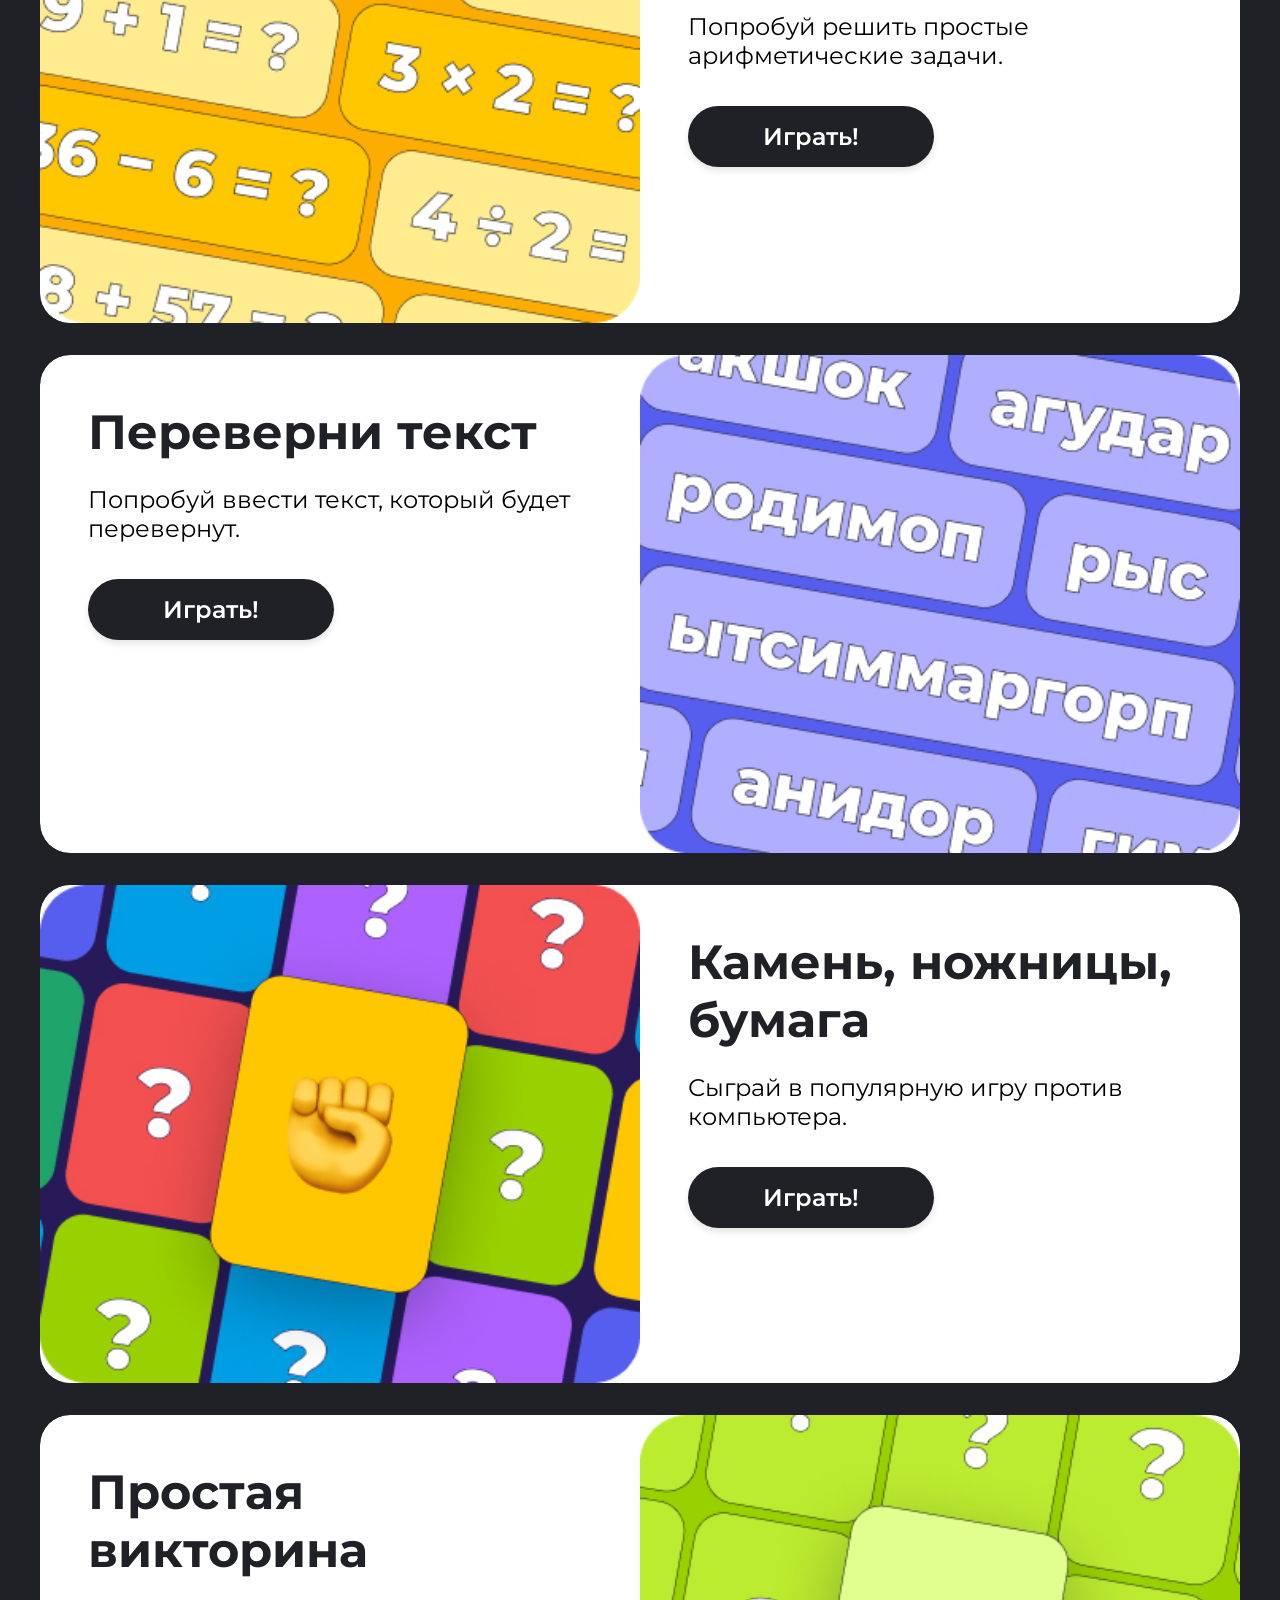
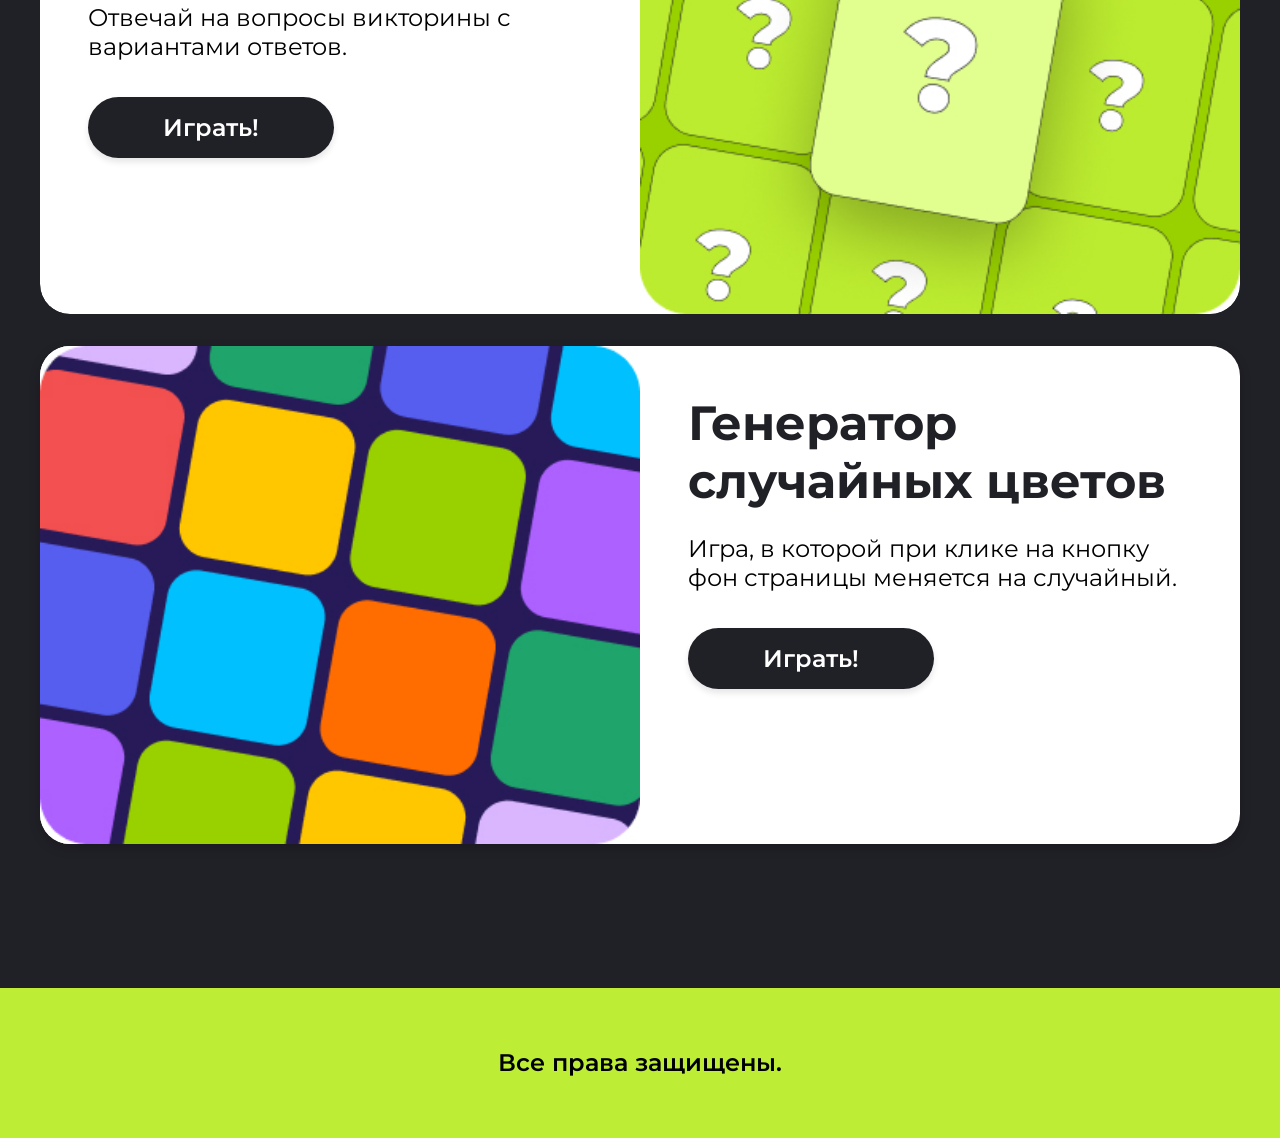
==== commit 0611ebae: "Реализация мини -игры; "Камень, ножницы, бумага."" ====
--- a/index.html
+++ b/index.html
@@ -252,16 +252,46 @@
     </div>
   </div>
 </div>
-      <!-- игра 4 - Камень, ножницы, бумага -->
-      <div class="mini-game-card mini-game-card-mob" id="game-rock-paper-scissors">
-        <div class="mini-game-card__image-wrapper"><img src="./images/path-to-your-image-4.jpg"
-            alt="Камень, ножницы, бумага" class="mini-game-card__image"></div>
-        <div class="mini-game-card__content">
-          <h3 class="mini-game-card__title">Камень, ножницы, бумага</h3>
-          <p class="mini-game-card__description">Сыграй в популярную игру против компьютера.</p>
-          <button class="mini-game-card__button mini-game-card__button-play">Играть!</button>
-        </div>
-      </div>
+      <!-- игра 4 - Камень, ножницы, бумага (с переворотом) -->
+<div class="mini-game-card mini-game-card-mob" id="game-rock-paper-scissors">
+  <div class="card-inner">
+    <!-- Лицевая сторона -->
+    <div class="card-front">
+      <div class="mini-game-card__image-wrapper">
+        <img src="./images/path-to-your-image-4.jpg" alt="Камень, ножницы, бумага" class="mini-game-card__image">
+      </div>
+      <div class="mini-game-card__content">
+        <h3 class="mini-game-card__title">Камень, ножницы, бумага</h3>
+        <p class="mini-game-card__description">Сыграй в популярную игру против компьютера.</p>
+        <button class="mini-game-card__button mini-game-card__button-play play-rps">Играть!</button>
+      </div>
+    </div>
+
+    <!-- Задняя сторона с игрой -->
+    <div class="card-back">
+      <div class="game-container rps-container">
+        <h3 class="game-title">Камень, ножницы, бумага</h3>
+        <p class="game-description">Выбери свой вариант и сыграй против компьютера!</p>
+        
+        <div class="rps-buttons">
+          <button class="rps-choice-btn" data-choice="камень">🪨 Камень</button>
+          <button class="rps-choice-btn" data-choice="ножницы">✂️ Ножницы</button>
+          <button class="rps-choice-btn" data-choice="бумага">📄 Бумага</button>
+        </div>
+        
+        <div class="game-feedback">
+          <p id="rpsResult" class="feedback-message"></p>
+          <p id="rpsScores" class="attempts-count">Счёт: Вы: 0 | Компьютер: 0</p>
+        </div>
+        
+        <div class="game-actions">
+          <button id="resetRpsBtn" class="game-button new-game-btn">Сбросить счёт</button>
+          <button id="backFromRpsBtn" class="game-button back-btn">Назад</button>
+        </div>
+      </div>
+    </div>
+  </div>
+</div>
      <!-- игра 5 - Простая викторина (с переворотом) -->
 <div class="mini-game-card" id="game-quiz">
   <div class="card-inner">
--- a/css/style.css
+++ b/css/style.css
@@ -1302,6 +1302,226 @@
     flex-direction: column;
   }
 }
+/* ===== 3D ПЕРЕВОРОТ ДЛЯ КАРТОЧКИ "КАМЕНЬ, НОЖНИЦЫ, БУМАГА" ===== */
+.mini-game-card#game-rock-paper-scissors {
+  perspective: 1500px;
+  background: transparent;
+  box-shadow: none;
+}
+
+.mini-game-card#game-rock-paper-scissors .card-inner {
+  position: relative;
+  width: 100%;
+  height: 100%;
+  transition: transform 0.6s ease-in-out;
+  transform-style: preserve-3d;
+  border-radius: 30px;
+}
+
+.mini-game-card#game-rock-paper-scissors.flipped .card-inner {
+  transform: rotateY(180deg);
+}
+
+.mini-game-card#game-rock-paper-scissors .card-front,
+.mini-game-card#game-rock-paper-scissors .card-back {
+  position: relative;
+  width: 100%;
+  min-height: 100%;
+  backface-visibility: hidden;
+  border-radius: 30px;
+  background: #fff;
+  display: flex;
+  flex-direction: row;
+  overflow: hidden;
+  box-shadow: 0 4px 12px rgba(0, 0, 0, 0.2);
+}
+
+.mini-game-card#game-rock-paper-scissors .card-back {
+  position: absolute;
+  top: 0;
+  left: 0;
+  transform: rotateY(180deg);
+  background-image: url(../images/path-to-your-image-4.jpg);
+  background-position: center;
+  display: flex;
+  align-items: center;
+  justify-content: center;
+}
+
+/* Затемнение фона для читаемости текста */
+.mini-game-card#game-rock-paper-scissors .card-back::before {
+  content: "";
+  position: absolute;
+  top: 0;
+  left: 0;
+  width: 100%;
+  height: 100%;
+  background: rgba(0, 0, 0, 0.65);
+  border-radius: 30px;
+  z-index: 1;
+}
+
+/* Все элементы внутри .card-back должны быть выше затемнения */
+.mini-game-card#game-rock-paper-scissors .card-back > * {
+  position: relative;
+  z-index: 2;
+}
+
+/* Стили для игры на задней стороне */
+.mini-game-card#game-rock-paper-scissors .game-container {
+  padding: 40px 30px;
+  width: 100%;
+  text-align: center;
+}
+
+.mini-game-card#game-rock-paper-scissors .game-title {
+  font-weight: 700;
+  font-size: 32px;
+  color: #ffffff;
+  margin-bottom: 16px;
+}
+
+.mini-game-card#game-rock-paper-scissors .game-description {
+  font-size: 18px;
+  color: #f0f0f0;
+  margin-bottom: 32px;
+}
+
+/* Стили для кнопок выбора */
+.rps-buttons {
+  display: flex;
+  gap: 15px;
+  justify-content: center;
+  margin-bottom: 30px;
+  flex-wrap: wrap;
+}
+
+.rps-choice-btn {
+  padding: 15px 25px;
+  font-size: 18px;
+  font-weight: 600;
+  border: none;
+  border-radius: 60px;
+  cursor: pointer;
+  transition: all 0.3s ease;
+  font-family: "Montserrat", sans-serif;
+  background: linear-gradient(135deg, #667eea 0%, #764ba2 100%);
+  color: white;
+  box-shadow: 0 4px 6px rgba(0, 0, 0, 0.2);
+}
+
+.rps-choice-btn:hover {
+  transform: translateY(-3px);
+  box-shadow: 0 6px 12px rgba(0, 0, 0, 0.3);
+}
+
+.rps-choice-btn:active {
+  transform: translateY(0);
+}
+
+/* Стили для игровой обратной связи */
+.mini-game-card#game-rock-paper-scissors .game-feedback {
+  margin: 20px 0;
+  min-height: 120px;
+}
+
+.mini-game-card#game-rock-paper-scissors .feedback-message {
+  font-size: 18px;
+  font-weight: 600;
+  margin-bottom: 12px;
+  color: #ffffff;
+  line-height: 1.5;
+  white-space: pre-wrap;
+}
+
+.mini-game-card#game-rock-paper-scissors .attempts-count {
+  font-size: 18px;
+  color: #ffd700;
+  font-weight: bold;
+}
+
+/* Стили для кнопок управления */
+.mini-game-card#game-rock-paper-scissors .game-button {
+  padding: 12px 28px;
+  border: none;
+  border-radius: 60px;
+  font-size: 18px;
+  font-weight: 600;
+  cursor: pointer;
+  transition: all 0.3s ease;
+  font-family: "Montserrat", sans-serif;
+}
+
+.mini-game-card#game-rock-paper-scissors .new-game-btn {
+  background-color: #4caf50;
+  color: white;
+  box-shadow: 0 4px 6px rgba(0, 0, 0, 0.1);
+}
+
+.mini-game-card#game-rock-paper-scissors .new-game-btn:hover {
+  background-color: #45a049;
+  transform: translateY(-2px);
+  box-shadow: 0 6px 8px rgba(0, 0, 0, 0.2);
+}
+
+.mini-game-card#game-rock-paper-scissors .back-btn {
+  background-color: #ff9800;
+  color: white;
+  box-shadow: 0 4px 6px rgba(0, 0, 0, 0.1);
+}
+
+.mini-game-card#game-rock-paper-scissors .back-btn:hover {
+  background-color: #fb8c00;
+  transform: translateY(-2px);
+  box-shadow: 0 6px 8px rgba(0, 0, 0, 0.2);
+}
+
+.mini-game-card#game-rock-paper-scissors .game-actions {
+  display: flex;
+  gap: 15px;
+  justify-content: center;
+  margin-top: 10px;
+  flex-wrap: wrap;
+}
+
+/* Адаптация для мобильных устройств */
+@media (max-width: 767px) {
+  .mini-game-card#game-rock-paper-scissors .card-front,
+  .mini-game-card#game-rock-paper-scissors .card-back {
+    flex-direction: column;
+  }
+  .mini-game-card#game-rock-paper-scissors .game-container {
+    padding: 30px 20px;
+  }
+  .mini-game-card#game-rock-paper-scissors .game-title {
+    font-size: 28px;
+  }
+  .mini-game-card#game-rock-paper-scissors .game-description {
+    font-size: 16px;
+  }
+  /* Кнопки выбора в колонку на мобильных */
+  .rps-buttons {
+    flex-direction: column;
+    align-items: stretch;
+    gap: 10px;
+  }
+  .rps-choice-btn {
+    padding: 12px 20px;
+    font-size: 16px;
+  }
+  /* Кнопки управления в колонку */
+  .mini-game-card#game-rock-paper-scissors .game-actions {
+    flex-direction: column;
+    align-items: stretch;
+  }
+  /* Размер шрифта для сообщений */
+  .mini-game-card#game-rock-paper-scissors .feedback-message {
+    font-size: 14px;
+  }
+  .mini-game-card#game-rock-paper-scissors .attempts-count {
+    font-size: 16px;
+  }
+}
 /* ===== 3D ПЕРЕВОРОТ ДЛЯ КАРТОЧКИ "ВИКТОРИНА" ===== */
 .mini-game-card#game-quiz {
   perspective: 1500px;
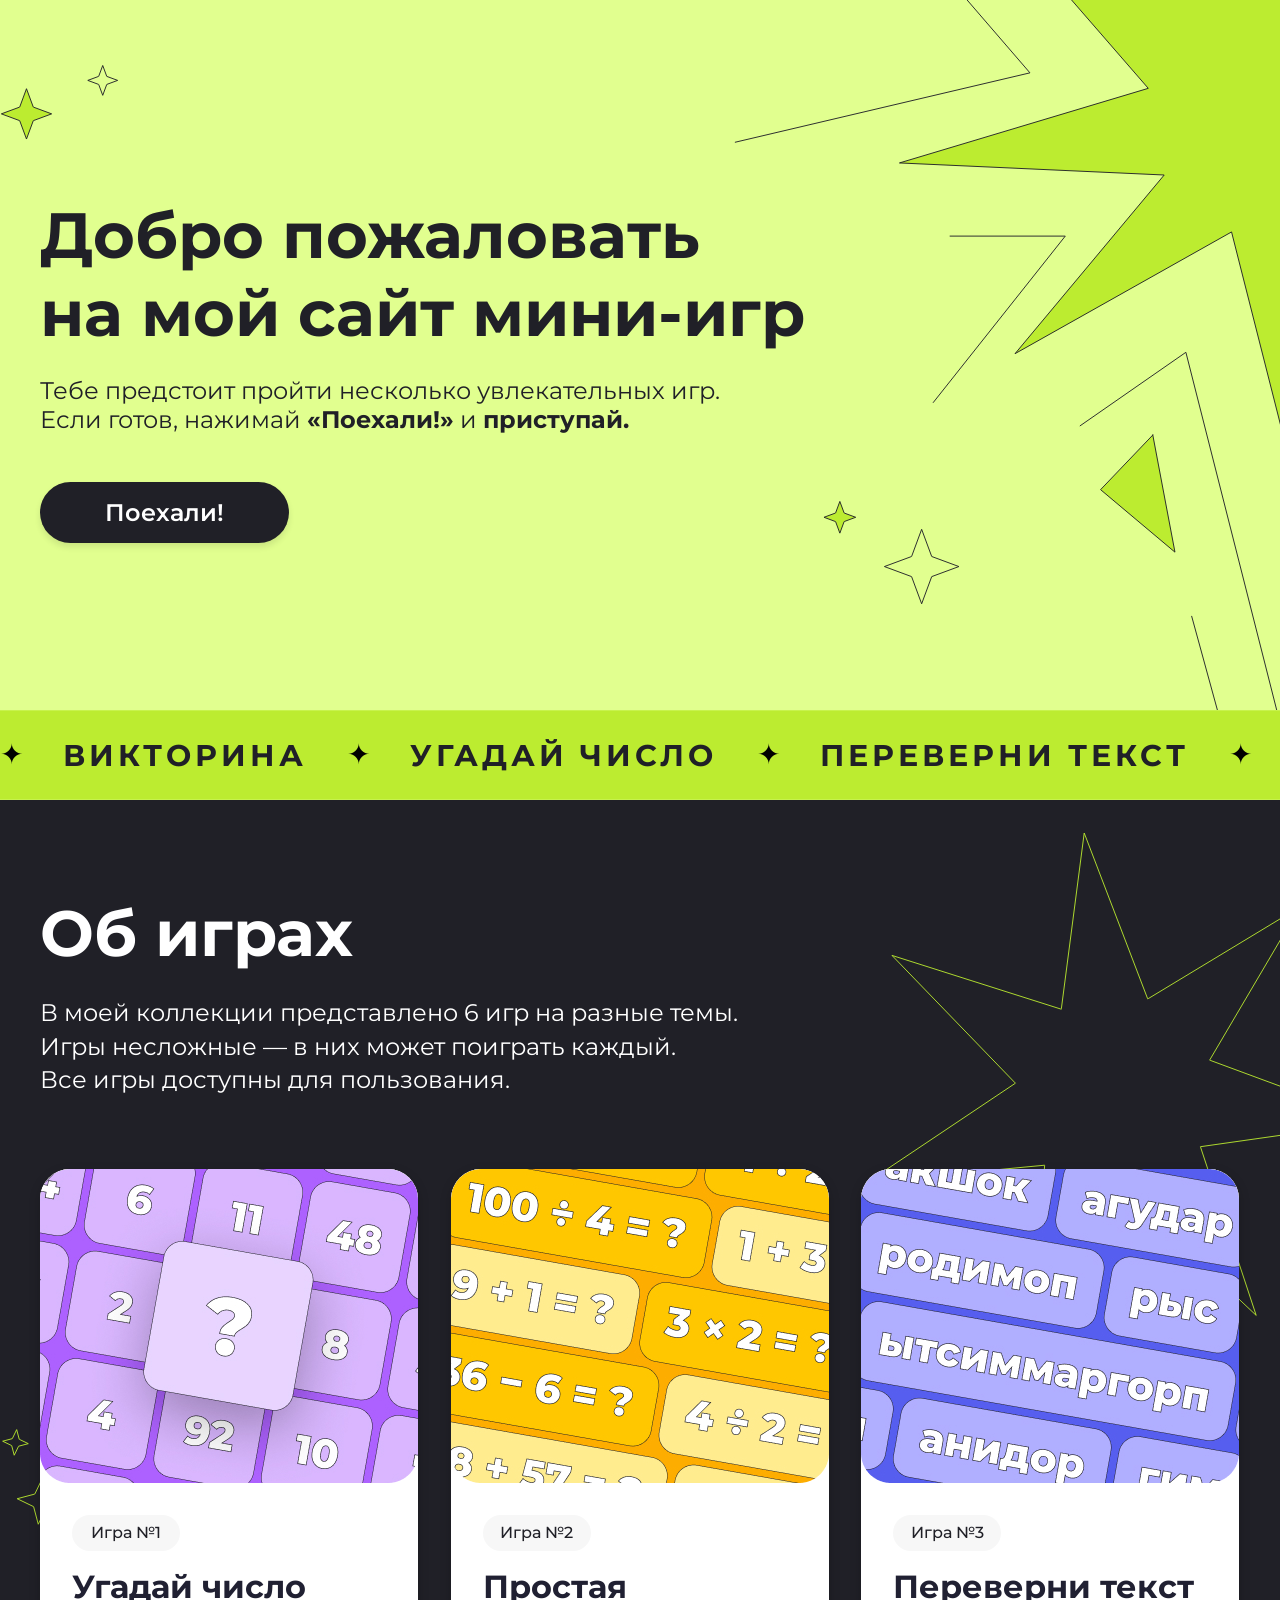
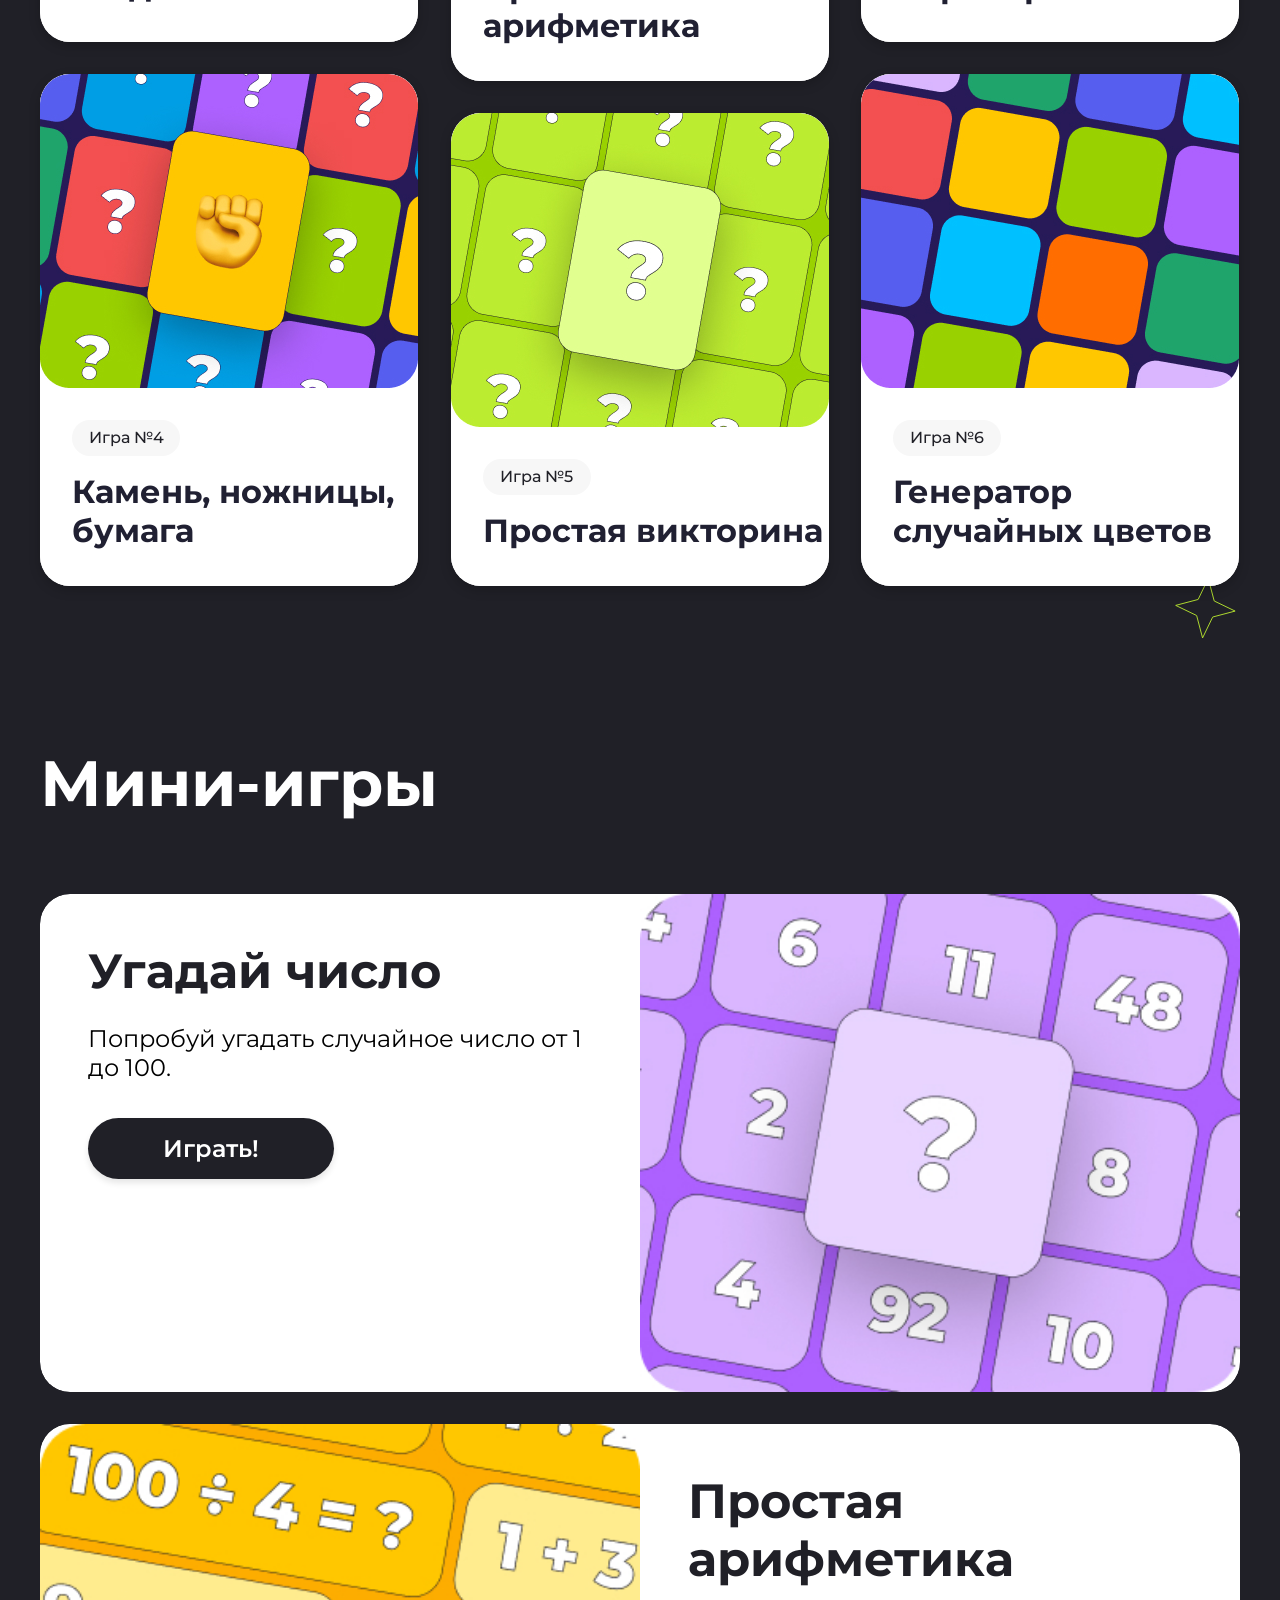
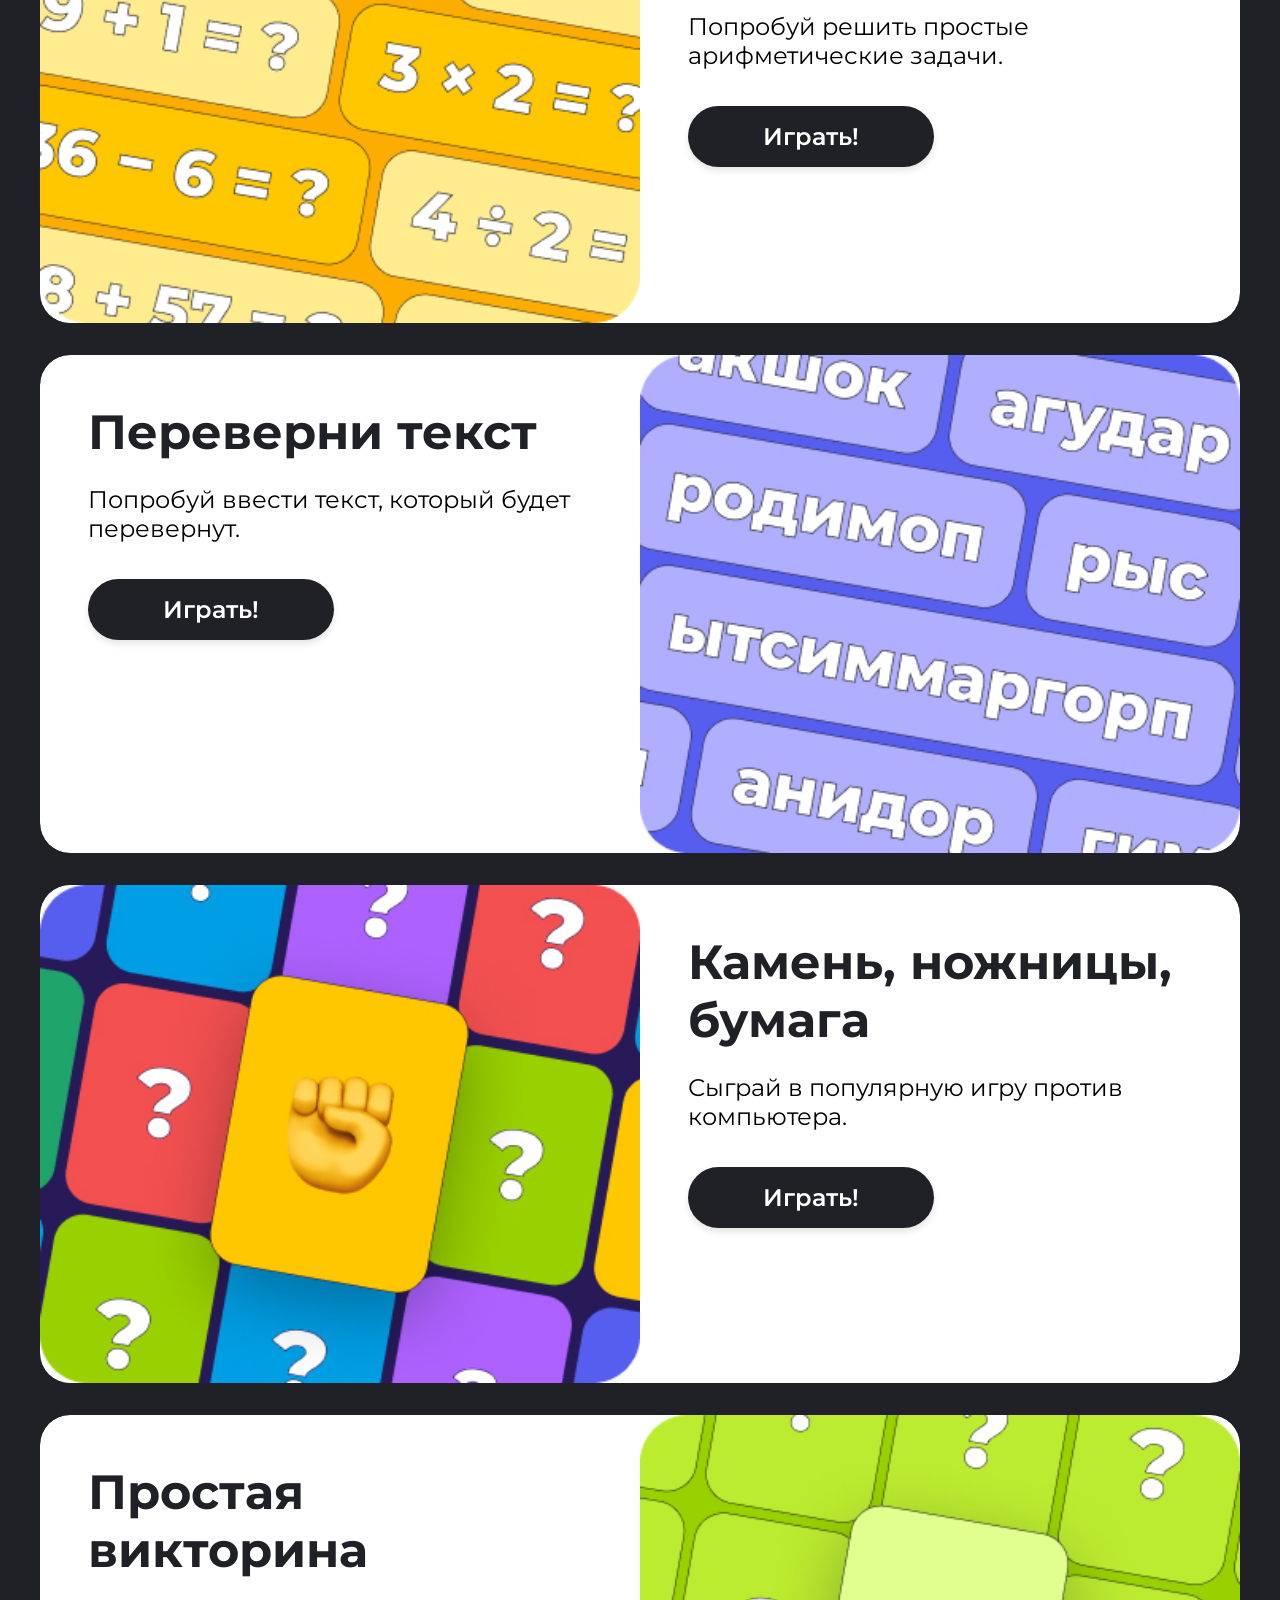
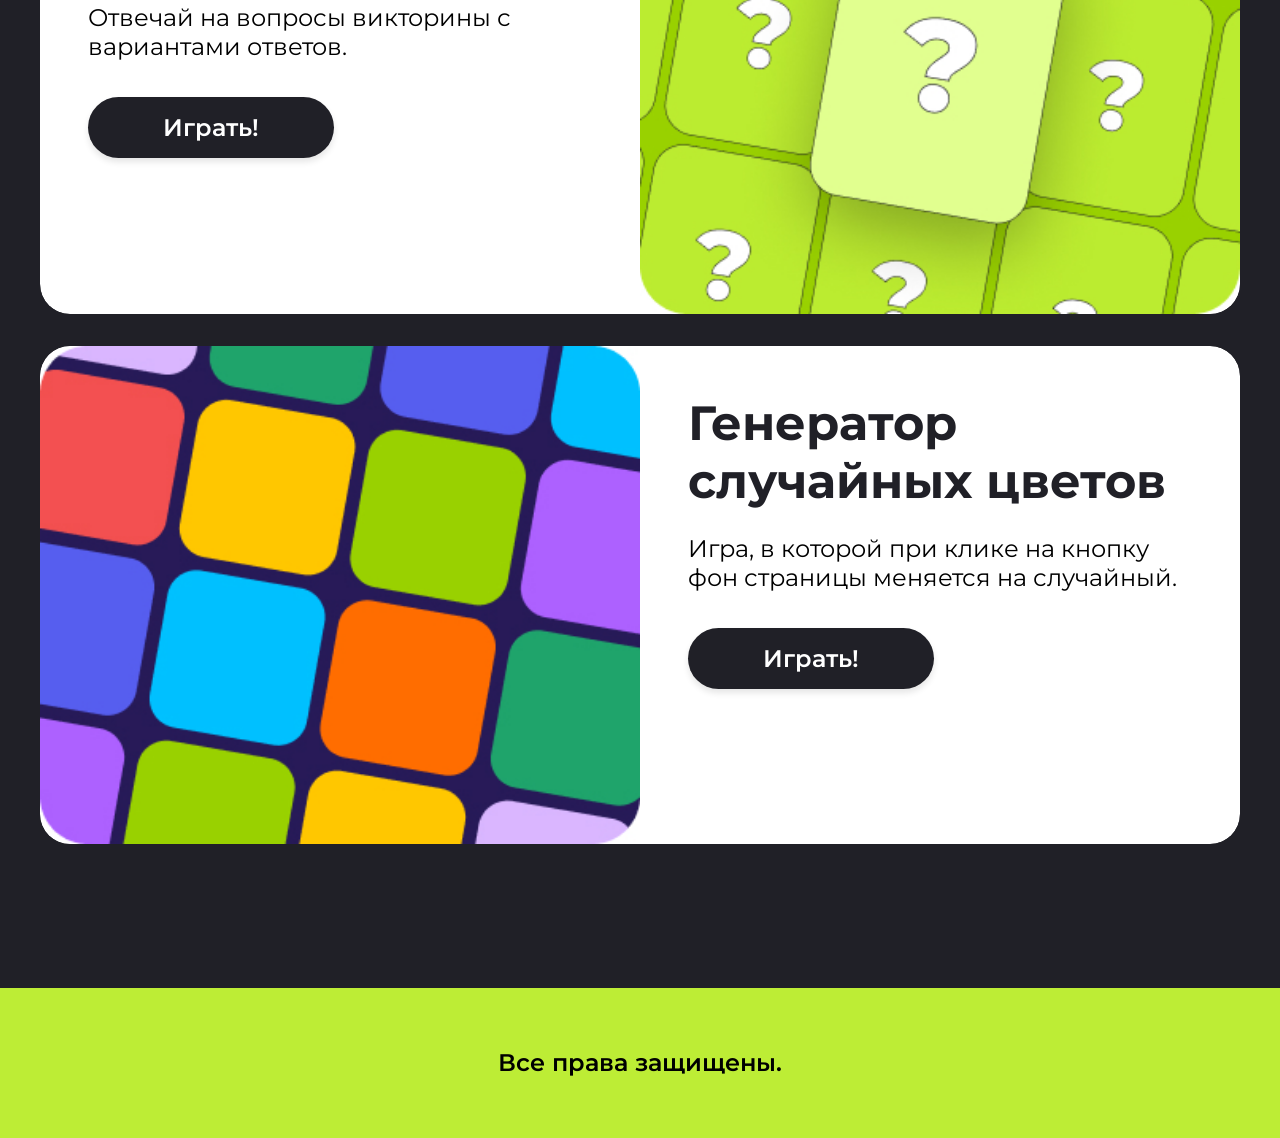
==== commit fad57a7d: "Реализация сайта с мини-играми (Курсовая работа)" ====
--- a/index.html
+++ b/index.html
@@ -328,20 +328,43 @@
     </div>
   </div>
 </div>
-      <!-- игра 6 - Генератор случайных цветов -->
-      <div class="mini-game-card mini-game-card-mob" id="game-random-color">
-        <div class="mini-game-card__image-wrapper"><img src="./images/path-to-your-image-6.jpg"
-            alt="Генератор случайных цветов" class="mini-game-card__image"></div>
-        <div class="mini-game-card__content">
-          <h3 class="mini-game-card__title">Генератор случайных цветов</h3>
-          <p class="mini-game-card__description">Игра, в которой при клике на кнопку фон страницы меняется на случайный.
-          </p>
-          <button class="mini-game-card__button mini-game-card__button-play">Играть!</button>
-        </div>
-      </div>
-    </div>
-  </div>
-
+     <!-- игра 6 - Генератор случайных цветов (с переворотом) -->
+<div class="mini-game-card mini-game-card-mob" id="game-random-color">
+  <div class="card-inner">
+    <!-- Лицевая сторона -->
+    <div class="card-front">
+      <div class="mini-game-card__image-wrapper">
+        <img src="./images/path-to-your-image-6.jpg" alt="Генератор случайных цветов" class="mini-game-card__image">
+      </div>
+      <div class="mini-game-card__content">
+        <h3 class="mini-game-card__title">Генератор случайных цветов</h3>
+        <p class="mini-game-card__description">Игра, в которой при клике на кнопку фон страницы меняется на случайный.</p>
+        <button class="mini-game-card__button mini-game-card__button-play play-random-color">Играть!</button>
+      </div>
+    </div>
+
+    <!-- Задняя сторона с игрой -->
+    <div class="card-back" id="colorCardBack">
+      <div class="game-container color-container">
+        <h3 class="game-title">Случайный цвет</h3>
+        <p class="game-description">Нажми на кнопку, чтобы изменить фон!</p>
+        
+        <div class="color-display">
+          <div id="colorPreview" class="color-preview" style="background-color: #ff6b6b;"></div>
+          <p id="colorCode" class="color-code">#ff6b6b</p>
+        </div>
+        
+        <button id="generateColorBtn" class="game-button check-btn generate-color-btn">🎨 Сменить цвет</button>
+        
+        <div class="game-actions">
+          <button id="backFromColorBtn" class="game-button back-btn">Назад</button>
+        </div>
+      </div>
+    </div>
+  </div>
+</div>
+</div>
+</div>
   <footer class="footer">
     <p class="footer__copyright">Все права защищены.</p>
   </footer>
--- a/css/style.css
+++ b/css/style.css
@@ -1683,6 +1683,211 @@
     font-size: 18px;
   }
 }
+/* ===== 3D ПЕРЕВОРОТ ДЛЯ КАРТОЧКИ "ГЕНЕРАТОР СЛУЧАЙНЫХ ЦВЕТОВ" ===== */
+.mini-game-card#game-random-color {
+  perspective: 1500px;
+  background: transparent;
+  box-shadow: none;
+}
+
+.mini-game-card#game-random-color .card-inner {
+  position: relative;
+  width: 100%;
+  height: 100%;
+  transition: transform 0.6s ease-in-out;
+  transform-style: preserve-3d;
+  border-radius: 30px;
+}
+
+.mini-game-card#game-random-color.flipped .card-inner {
+  transform: rotateY(180deg);
+}
+
+.mini-game-card#game-random-color .card-front,
+.mini-game-card#game-random-color .card-back {
+  position: relative;
+  width: 100%;
+  min-height: 100%;
+  backface-visibility: hidden;
+  border-radius: 30px;
+  background: #fff;
+  display: flex;
+  flex-direction: row;
+  overflow: hidden;
+  box-shadow: 0 4px 12px rgba(0, 0, 0, 0.2);
+}
+
+.mini-game-card#game-random-color .card-back {
+  position: absolute;
+  top: 0;
+  left: 0;
+  transform: rotateY(180deg);
+  background-image: url(../images/path-to-your-image-6.jpg);
+  background-position: center;
+  display: flex;
+  align-items: center;
+  justify-content: center;
+  transition: background-color 0.5s ease;
+}
+
+/* Затемнение фона для читаемости текста (оно будет скрываться, когда цвет меняется) */
+.mini-game-card#game-random-color .card-back::before {
+  content: "";
+  position: absolute;
+  top: 0;
+  left: 0;
+  width: 100%;
+  height: 100%;
+  background: rgba(0, 0, 0, 0.5);
+  border-radius: 30px;
+  z-index: 1;
+  transition: opacity 0.5s ease;
+}
+
+.mini-game-card#game-random-color .card-back.color-changed::before {
+  opacity: 0; /* скрываем затемнение, когда цвет активен */
+}
+
+.mini-game-card#game-random-color .card-back > * {
+  position: relative;
+  z-index: 2;
+}
+
+/* Стили для содержимого игры */
+.mini-game-card#game-random-color .game-container {
+  padding: 40px 30px;
+  width: 100%;
+  text-align: center;
+}
+
+.mini-game-card#game-random-color .game-title {
+  font-weight: 700;
+  font-size: 32px;
+  color: #ffffff;
+  margin-bottom: 16px;
+  text-shadow: 0 2px 4px rgba(0, 0, 0, 0.3);
+}
+
+.mini-game-card#game-random-color .game-description {
+  font-size: 18px;
+  color: #f0f0f0;
+  margin-bottom: 32px;
+  text-shadow: 0 2px 4px rgba(0, 0, 0, 0.3);
+}
+
+/* Блок отображения цвета */
+.color-display {
+  display: flex;
+  flex-direction: column;
+  align-items: center;
+  margin-bottom: 32px;
+}
+
+.color-preview {
+  width: 120px;
+  height: 120px;
+  border-radius: 50%;
+  border: 4px solid rgba(255, 255, 255, 0.8);
+  box-shadow: 0 4px 15px rgba(0, 0, 0, 0.3);
+  transition: background-color 0.5s ease;
+  margin-bottom: 16px;
+}
+
+.color-code {
+  font-size: 24px;
+  font-weight: 700;
+  color: #ffffff;
+  background: rgba(0, 0, 0, 0.4);
+  padding: 8px 20px;
+  border-radius: 30px;
+  font-family: "Montserrat", sans-serif;
+  letter-spacing: 1px;
+  backdrop-filter: blur(4px);
+}
+
+/* Кнопка генерации цвета */
+.generate-color-btn {
+  background: linear-gradient(135deg, #f093fb 0%, #f5576c 100%);
+  color: white;
+  padding: 16px 40px;
+  font-size: 20px;
+  border: none;
+  border-radius: 60px;
+  cursor: pointer;
+  transition: all 0.3s ease;
+  box-shadow: 0 4px 15px rgba(245, 87, 108, 0.4);
+}
+
+.generate-color-btn:hover {
+  transform: translateY(-3px) scale(1.02);
+  box-shadow: 0 8px 25px rgba(245, 87, 108, 0.6);
+}
+
+.generate-color-btn:active {
+  transform: translateY(0) scale(0.98);
+}
+
+.mini-game-card#game-random-color .game-button {
+  padding: 12px 28px;
+  border: none;
+  border-radius: 60px;
+  font-size: 18px;
+  font-weight: 600;
+  cursor: pointer;
+  transition: all 0.3s ease;
+  font-family: "Montserrat", sans-serif;
+}
+
+.mini-game-card#game-random-color .back-btn {
+  background-color: #ff9800;
+  color: white;
+  box-shadow: 0 4px 6px rgba(0, 0, 0, 0.1);
+}
+
+.mini-game-card#game-random-color .back-btn:hover {
+  background-color: #fb8c00;
+  transform: translateY(-2px);
+  box-shadow: 0 6px 8px rgba(0, 0, 0, 0.2);
+}
+
+.mini-game-card#game-random-color .game-actions {
+  display: flex;
+  gap: 15px;
+  justify-content: center;
+  margin-top: 10px;
+  flex-wrap: wrap;
+}
+
+/* Адаптация для мобильных устройств */
+@media (max-width: 767px) {
+  .mini-game-card#game-random-color .card-front,
+  .mini-game-card#game-random-color .card-back {
+    flex-direction: column;
+  }
+  .mini-game-card#game-random-color .game-container {
+    padding: 30px 20px;
+  }
+  .mini-game-card#game-random-color .game-title {
+    font-size: 28px;
+  }
+  .color-preview {
+    width: 100px;
+    height: 100px;
+  }
+  .color-code {
+    font-size: 20px;
+    padding: 6px 16px;
+  }
+  .generate-color-btn {
+    padding: 14px 30px;
+    font-size: 18px;
+    width: 100%;
+  }
+  .mini-game-card#game-random-color .game-actions {
+    flex-direction: column;
+    align-items: stretch;
+  }
+}
 .footer {
   height: 150px;
   background-color: #bded35;
